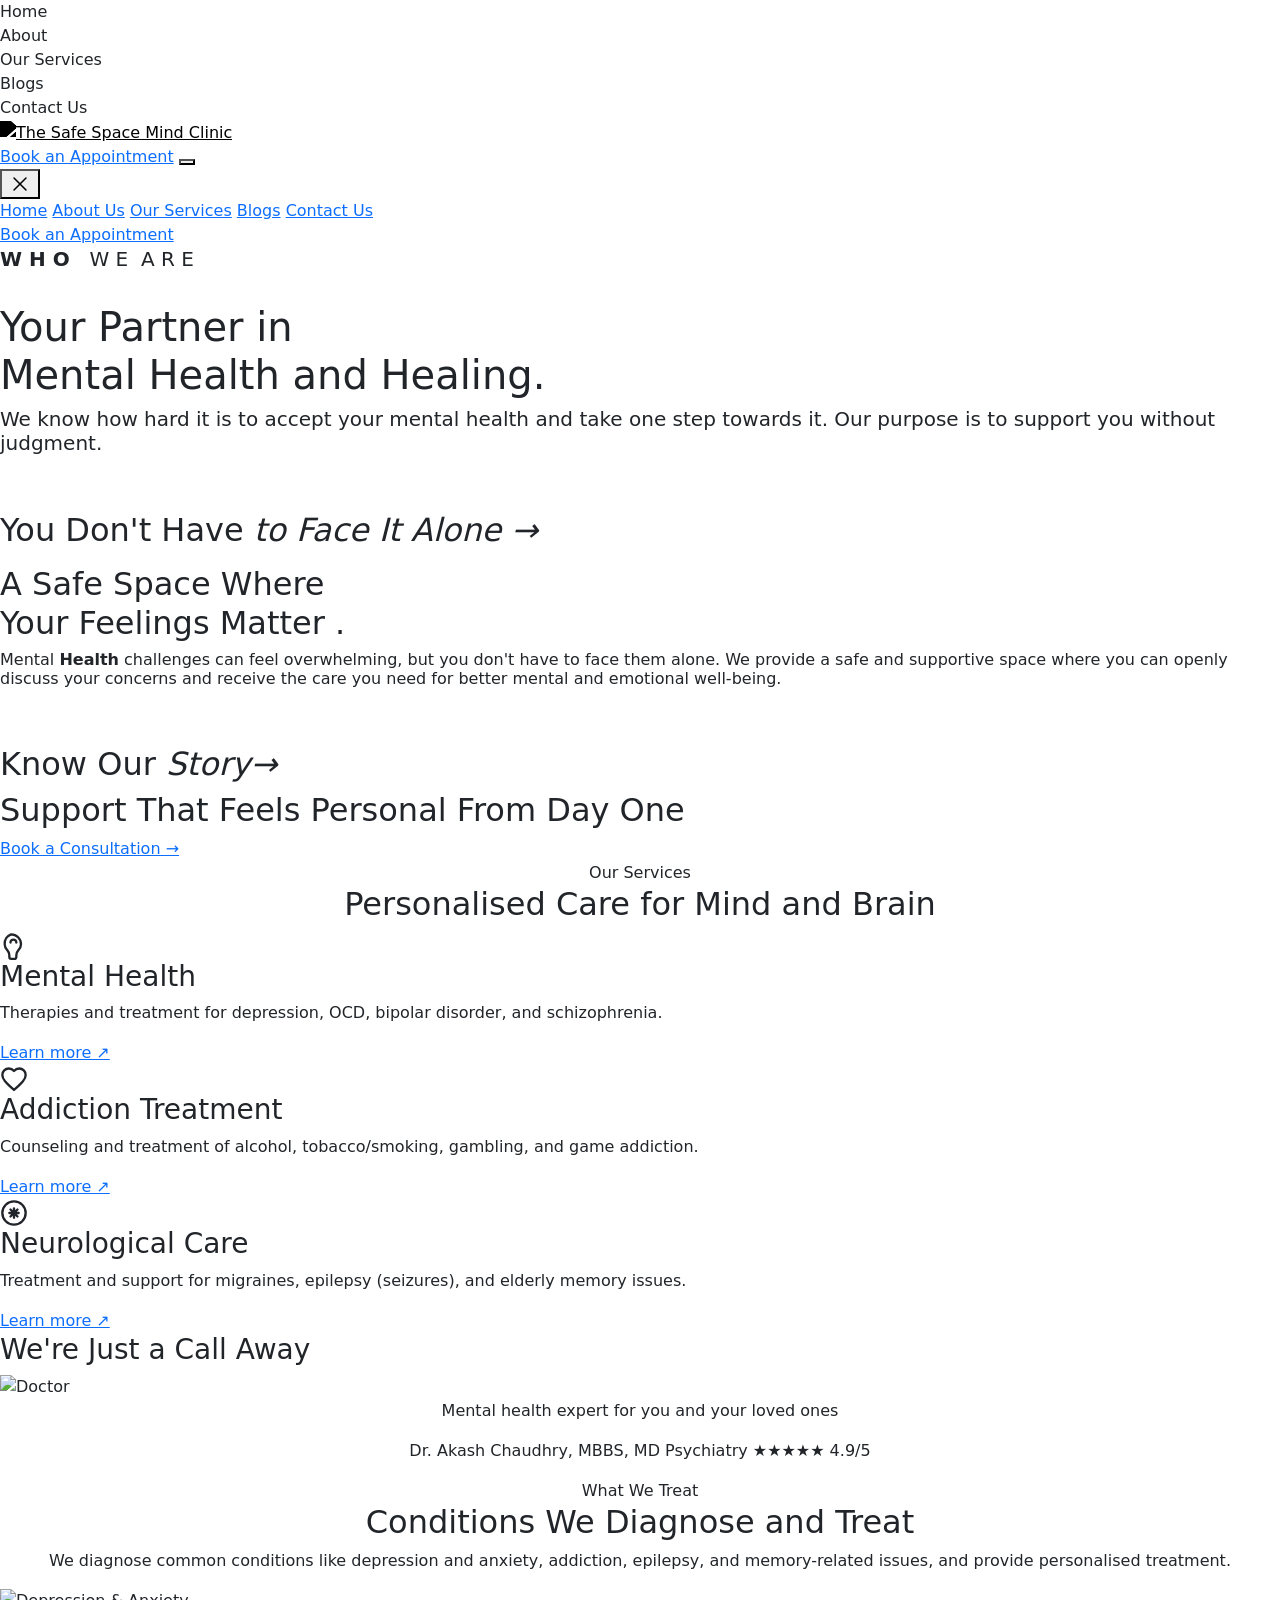
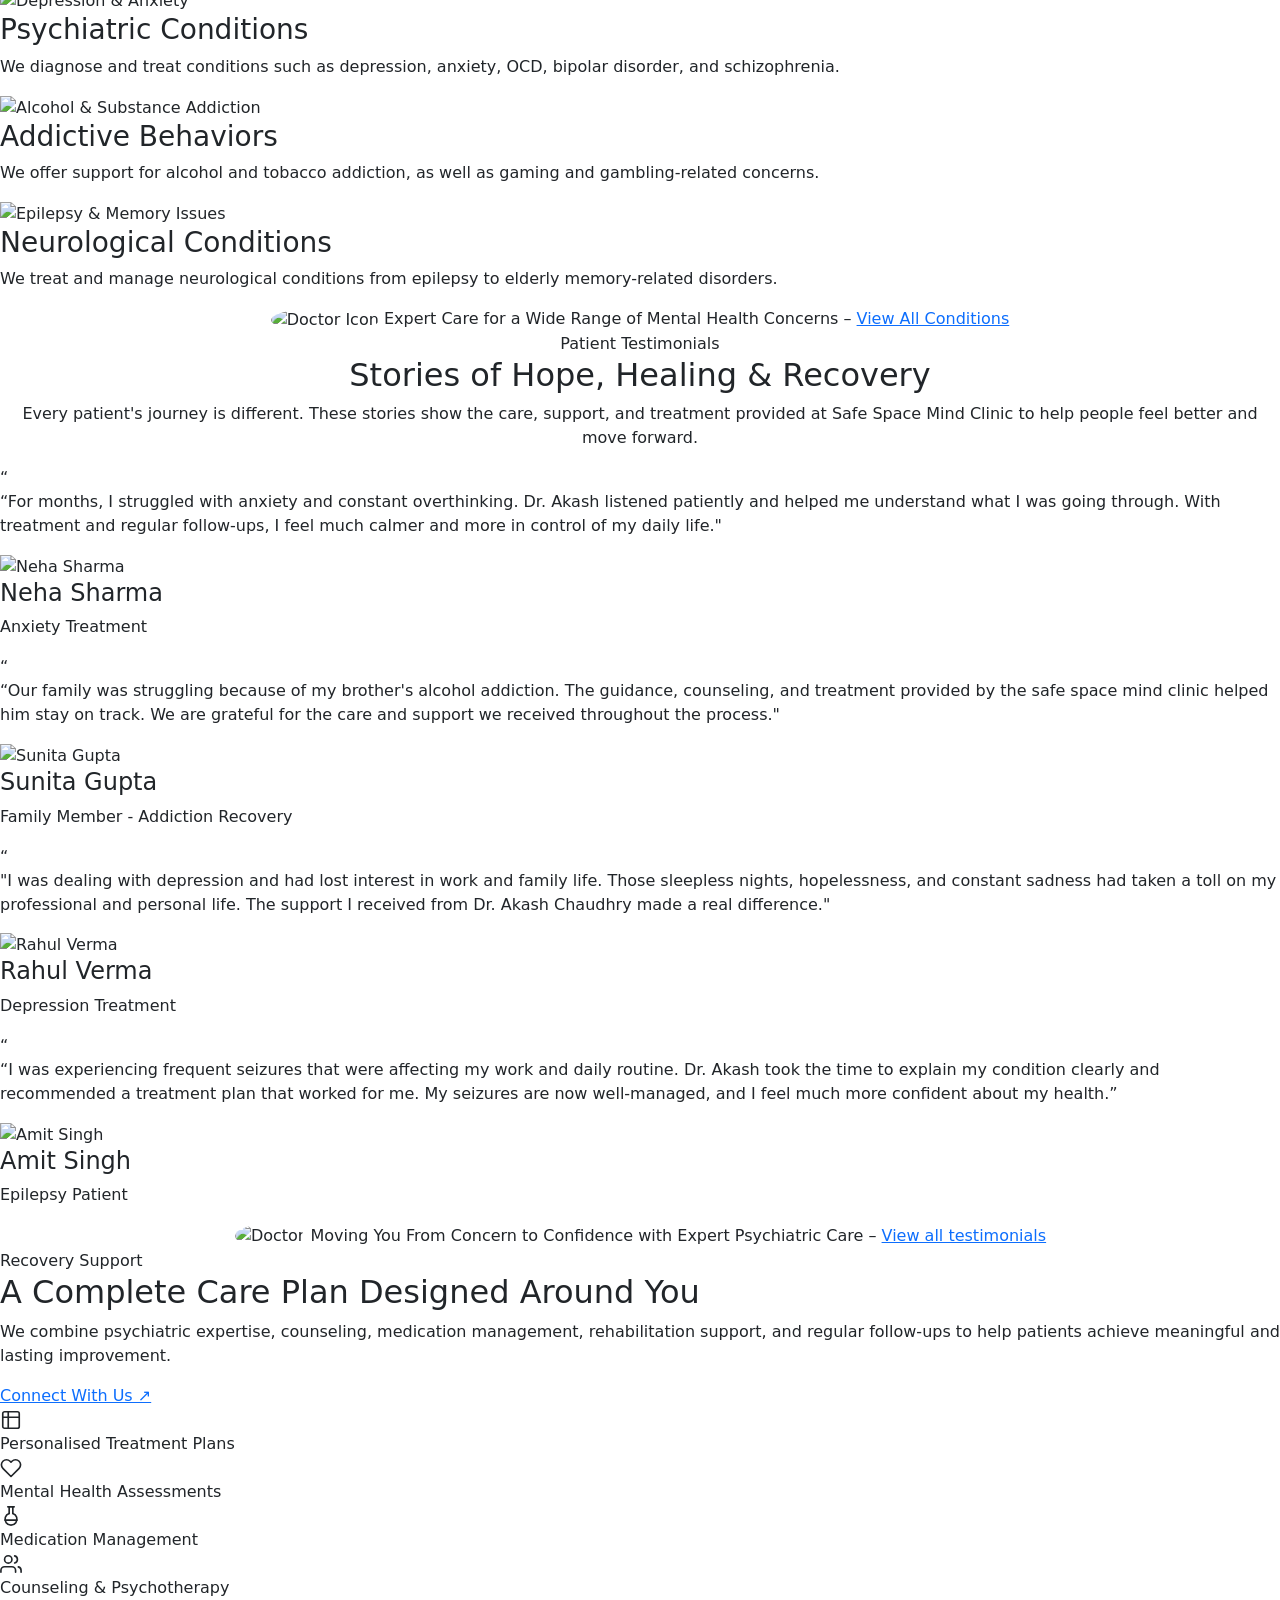
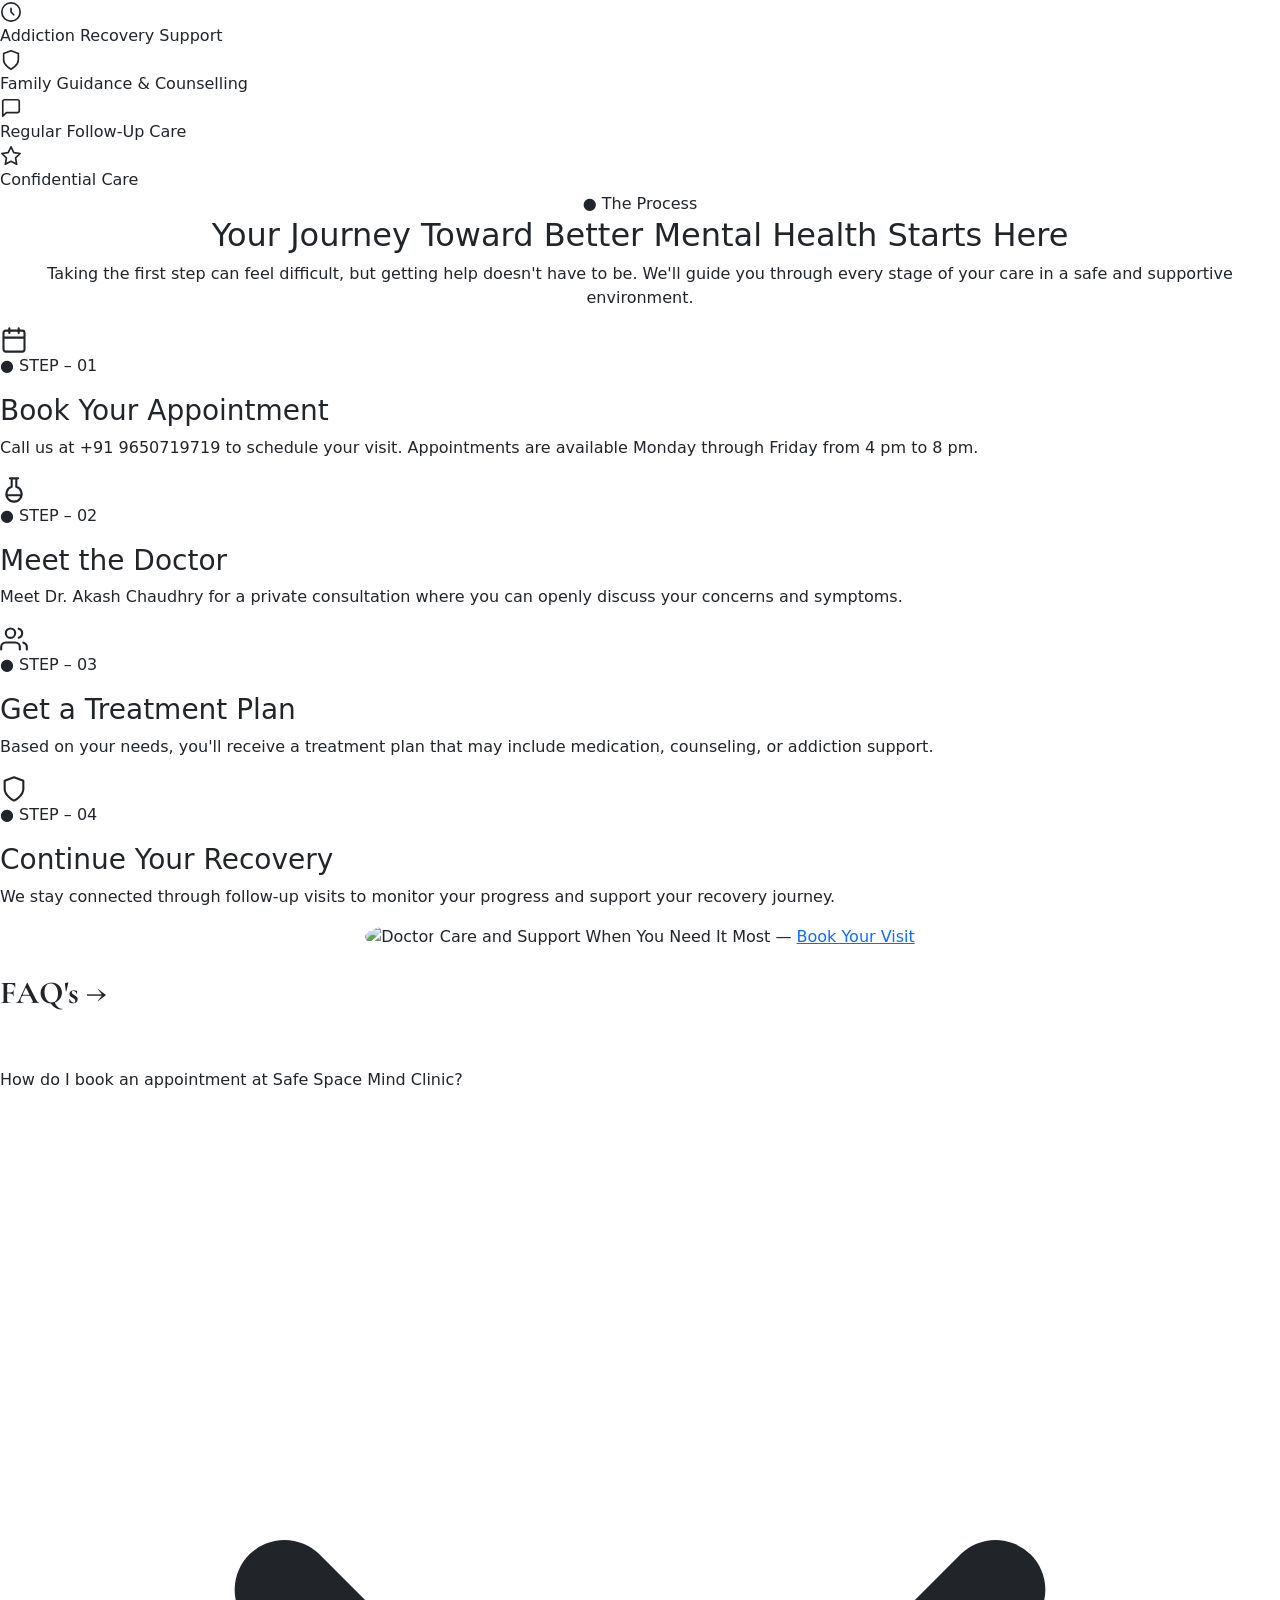
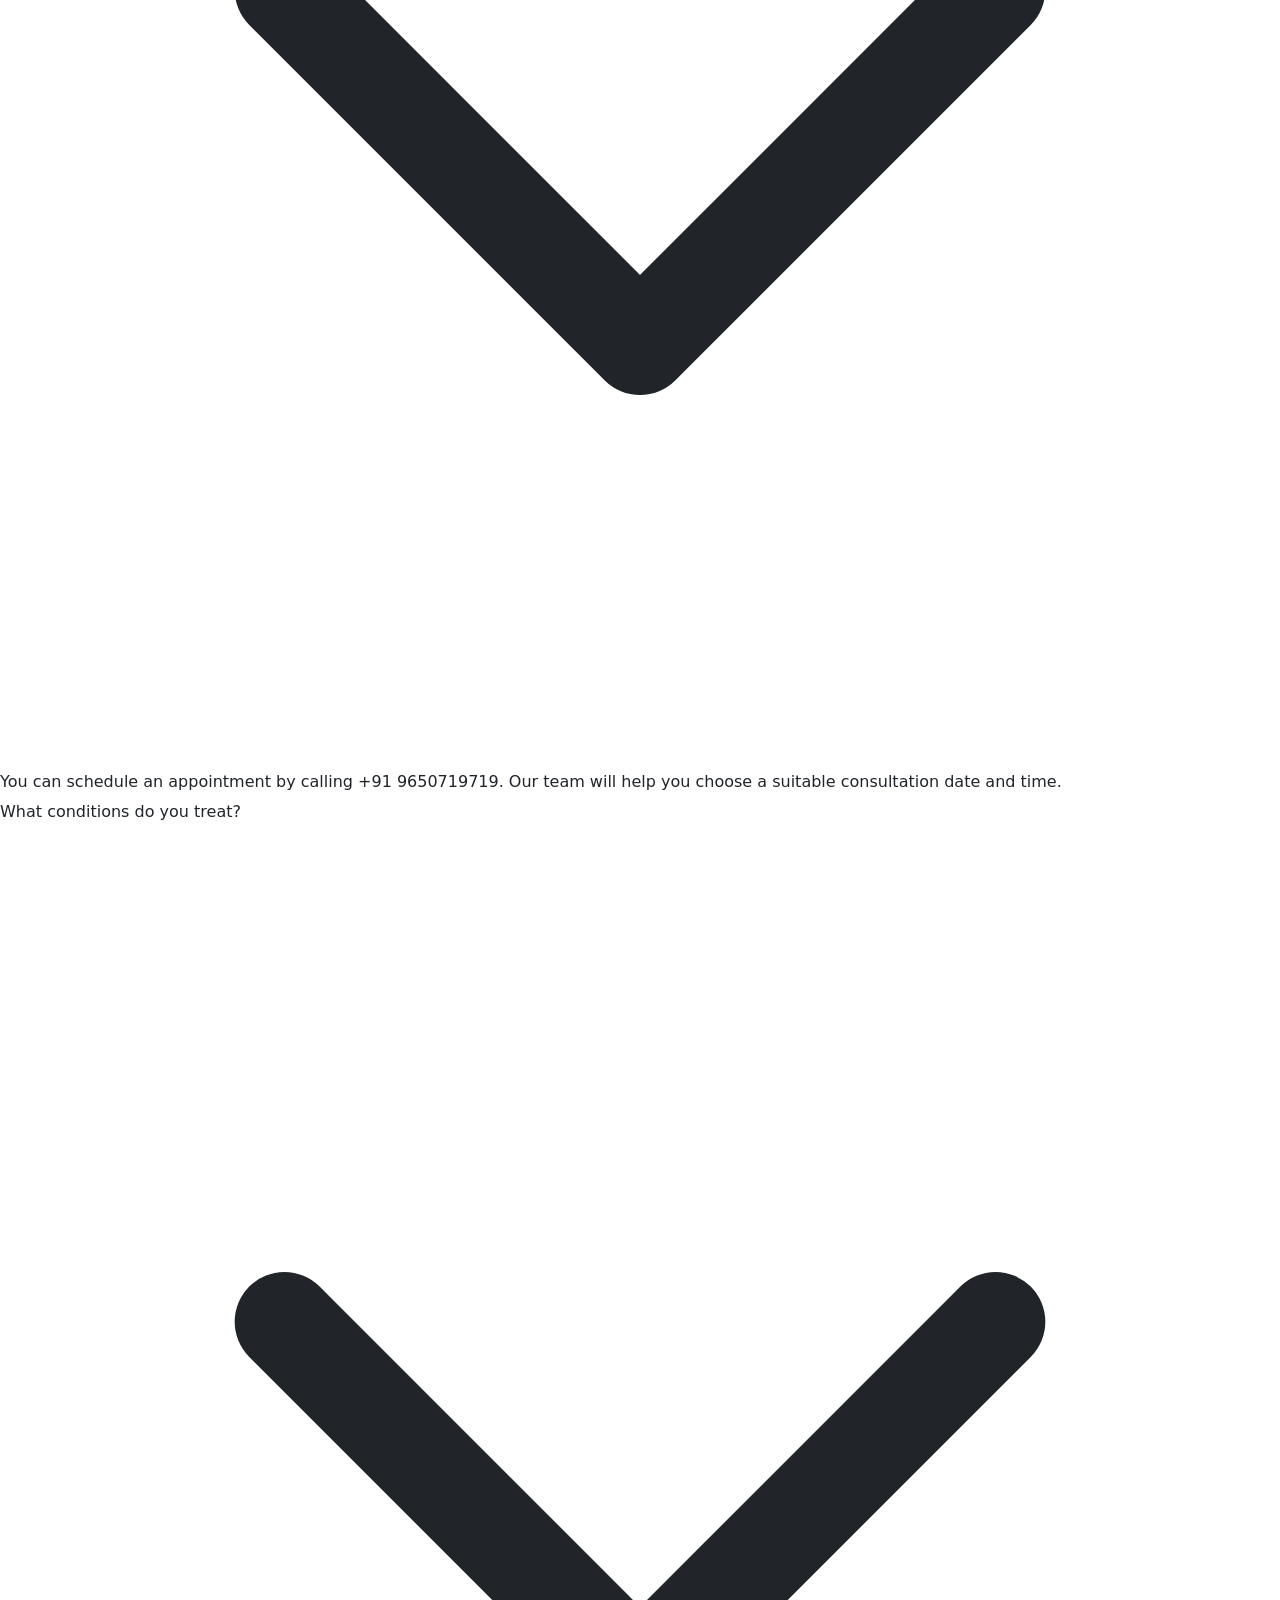
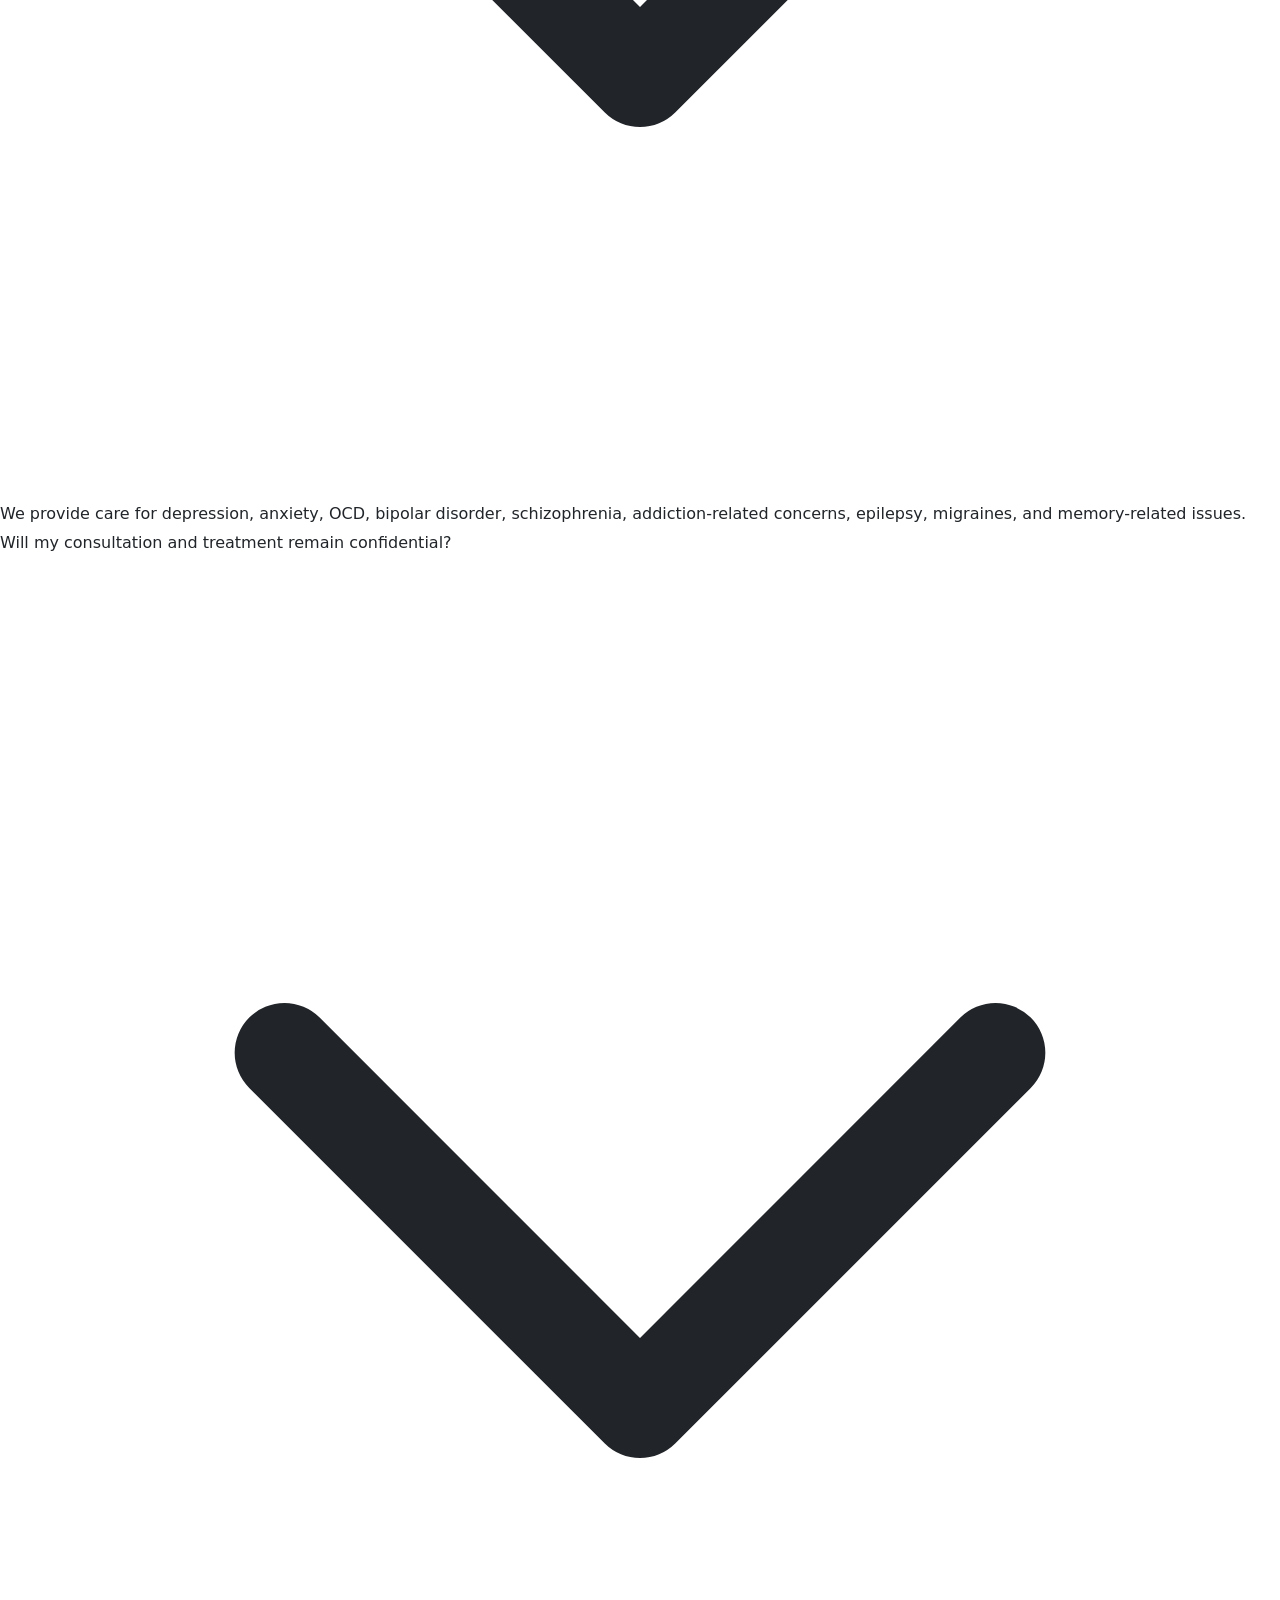
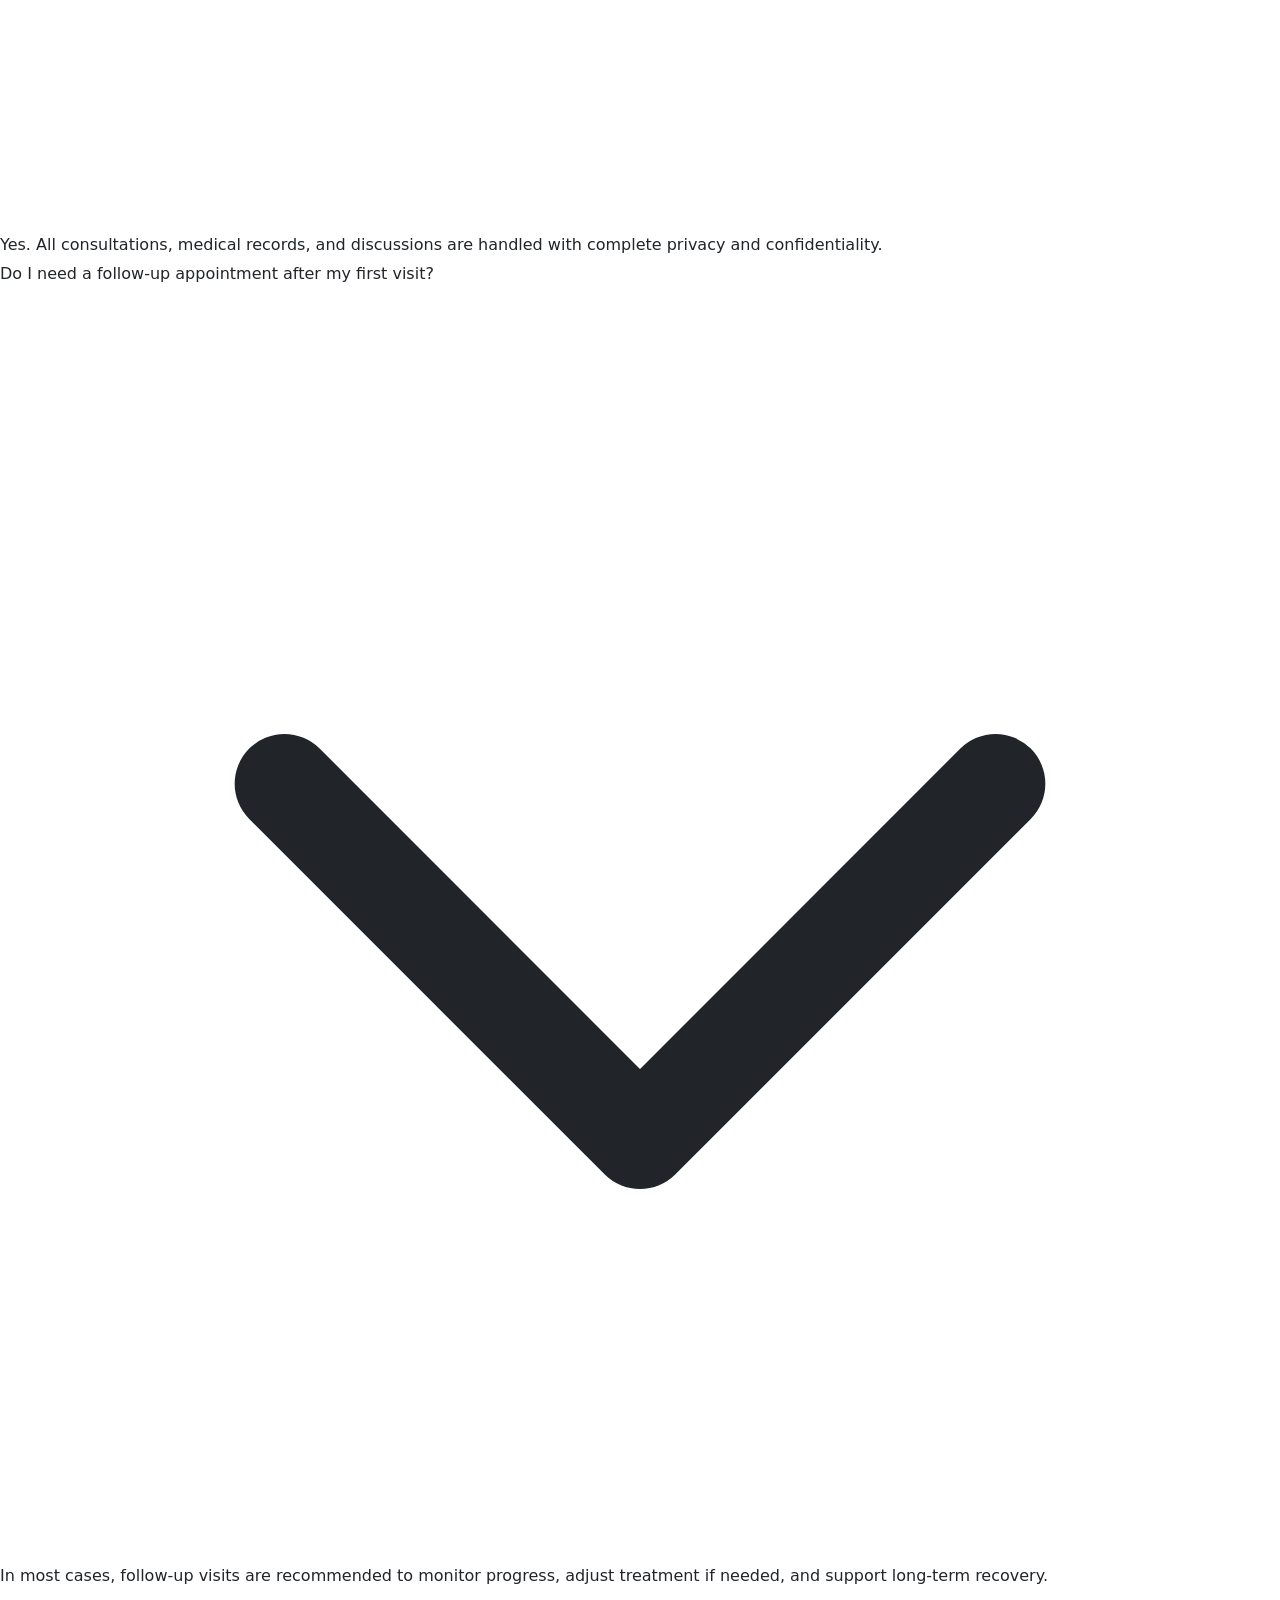
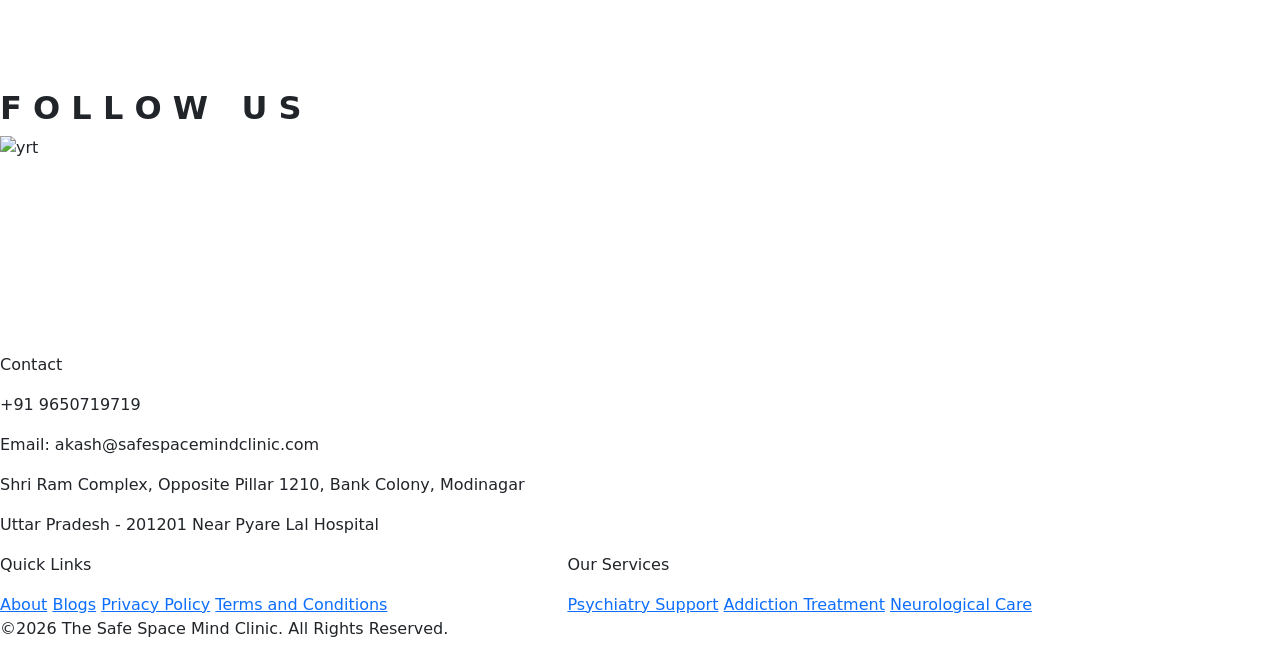
==== index.html @ a79bae14 "Add files via upload" ====
<!--index.html-->

<!doctype html>
<html lang="en">

<head>
  <meta charset="UTF-8" />
  <meta name="viewport" content="width=device-width,initial-scale=1" />
  <title>The Practice — Therapy NYC</title>
  <link href="https://cdn.jsdelivr.net/npm/bootstrap@5.3.3/dist/css/bootstrap.min.css" rel="stylesheet" />
  <link
    href="https://fonts.googleapis.com/css2?family=Cormorant+Garamond:ital,wght@0,300;0,400;0,500;0,600;1,300;1,400;1,500;1,600&family=DM+Sans:wght@300;400;500&display=swap"
    rel="stylesheet" />
  <link rel="stylesheet" href="assets/css/style.css" />
</head>

<body>

  <!--NAVBAR-->
  <nav id="navbar">
    <div class="nav-inner">
      <div class="nav-left">
        <a href="#about" class="nav-link">Home</a>
        <a href="AboutUs.html" class="nav-link">About</a>
        <a href="services.html" class="nav-link">Our Services</a>
        <a href="blog.html" class="nav-link">Blogs</a>
        <a href="ContactUs.html" class="nav-link">Contact Us</a>
      </div>
        <!--Using IN-LINE CSS here for creating logo from green to white-->
        <a href="#" class="nav-logo" aria-label="The Safe Space Mind Clinic home">
          <img src="assets/images/logo.webp" alt="The Safe Space Mind Clinic" class="nav-logo-img"
            style="filter: brightness(0) invert(0);" />
        </a>
      <div class="nav-right">
        <a href="ContactUs.html" class="btn-nav">Book an Appointment</a>
        <button class="hamburger" id="hamburger" aria-label="Toggle menu">
          <span></span>
          <span></span>
          <span></span>
        </button>
      </div>
    </div>
  </nav>

  <!-- MOBILE MENU OVERLAY -->
  <div class="mobile-menu-overlay" id="mobileMenu">
    <div class="mobile-menu-panel">
      <button class="mobile-menu-close" id="mobileMenuClose" aria-label="Close menu">
        <svg viewBox="0 0 24 24" width="24" height="24" fill="none" stroke="currentColor" stroke-width="1.5"
          stroke-linecap="round" stroke-linejoin="round">
          <line x1="18" y1="6" x2="6" y2="18" />
          <line x1="6" y1="6" x2="18" y2="18" />
        </svg>
      </button>
      <div class="mobile-menu-links">
        <a href="#about" class="mobile-nav-link">Home</a>
        <a href="AboutUs.html" class="mobile-nav-link">About Us</a>
        <a href="services.html" class="mobile-nav-link">Our Services</a>
        <a href="blog.html" class="mobile-nav-link">Blogs</a>
        <a href="ContactUs.html" class="mobile-nav-link">Contact Us</a>
      </div>
      <div class="mobile-menu-footer">
        <a href="ContactUs.html" class="mobile-nav-cta">Book an Appointment</a>
      </div>
    </div>
  </div>

  <!-- HERO — split -->
  <section id="hero">
    <div class="hero-photo-container reveal-left">
      <div class="hero-photo"></div>
    </div>
    <div class="hero-text">
      <h5><strong>W H O </strong> &nbsp; W E &nbsp;A R E</h5>
      <br />
      <h1 class="hero-h1 reveal reveal-d1">
        Your <span class="underline-blue">Partner</span> in<br />
        <span class="underline-yellow">Mental</span> Health and
        <span class="underline-green">Healing.</span>
      </h1>
      <h2 class="hero-sub reveal reveal-d2">
        <h5> We know how hard it is to accept your mental
          health and take one step towards it. Our purpose
          is to support you without judgment. </h5>
      </h2>
      <br>
      <br>
      <h2 class="about-h3 reveal"><span class="underline-green">You Don't Have <em>to Face It Alone →</em></h2>
      </h2>
      </h2>
    </div>
  </section>

  <!-- TICKER -->
  <div class="ticker-wrap">
    <div class="ticker-track" id="tickerTrack"></div>
  </div>

  <!-- ABOUT -->
  <section id="about">
    <div class="about-text">
      <p class="eyebrow reveal"></p>
      <h2 class="about-h2 reveal reveal-d1">
        A Safe Space Where<br /><span class="about-underline">Your Feelings Matter .</span>
      </h2>
      <h2 class="hero-sub reveal reveal-d2">
        <h6> Mental <strong>Health</strong> challenges can feel overwhelming,
          but you don't have to face them alone. We provide a safe and supportive
          space where you can openly discuss your concerns and receive the care
          you need for better mental and emotional well-being.</h6>
        <br>
        <br>
      </h2>
      <h2 class="about-h3 reveal"><span class="underline-yellow">Know Our <em>Story→</em></h2>
    </div>
    <div class="about-img-box reveal-right"></div>
  </section>

  <!-- THERAPISTS — split photo + green card -->
  <section id="therapists">
    <div class="therapists-container">
      <div class="therapists-photo-box reveal-left">
        <div class="therapists-photo"></div>
      </div>
      <div class="therapists-card reveal-right">
        <h2 class="therapists-h2">
          Support That Feels Personal From Day One
        </h2>
        <a href="#" class="link-arrow">Book a Consultation →</a>
      </div>
    </div>
  </section>


  <!-- REFERENCE 1: OUR SERVICES -->
  <section id="our-services" class="reveal">
    <div class="services-container">
      <div class="services-header text-center">
        <span class="services-badge">Our Services</span>
        <h2 class="services-title">
          Personalised Care for Mind and Brain
        </h2>
      </div>

      <div class="services-grid">
        <!-- Card 1: Mental Health -->
        <div class="services-card white-card reveal reveal-d1">
          <div class="card-icon-circle">
            <svg viewBox="0 0 24 24" width="28" height="28" fill="none" stroke="currentColor" stroke-width="2"
              stroke-linecap="round" stroke-linejoin="round">
              <path
                d="M9.5 2A8.5 8.5 0 0 1 18 10.5c0 2.5-1.5 4.5-2.5 5.5s-1.5 2.5-1.5 4v1.5a1.5 1.5 0 0 1-1.5 1.5h-3A1.5 1.5 0 0 1 8 21.5V20c0-1.5-.5-3-1.5-4S4 13 4 10.5A8.5 8.5 0 0 1 9.5 2z" />
              <path d="M9 9a2.5 2.5 0 1 1 5 0" />
            </svg>
          </div>
          <h3>Mental Health</h3>
          <p>
            Therapies and treatment for depression, OCD,
            bipolar disorder, and schizophrenia.
          </p>
          <a href="#" class="card-link">Learn more ↗</a>
        </div>
        <!-- Card 2: Addiction Treatment -->
        <div class="services-card white-card reveal reveal-d2">
          <div class="card-icon-circle">
            <svg viewBox="0 0 24 24" width="28" height="28" fill="none" stroke="currentColor" stroke-width="2"
              stroke-linecap="round" stroke-linejoin="round">
              <path
                d="M12 21.35l-1.45-1.32C5.4 15.36 2 12.28 2 8.5 2 5.42 4.42 3 7.5 3c1.74 0 3.41.81 4.5 2.09C13.09 3.81 14.76 3 16.5 3 19.58 3 22 5.42 22 8.5c0 3.78-3.4 6.86-8.55 11.54L12 21.35z" />
            </svg>
          </div>
          <h3>Addiction Treatment</h3>
          <p>
            Counseling and treatment of alcohol, tobacco/smoking,
            gambling, and game addiction.
          </p>
          <a href="#" class="card-link">Learn more ↗</a>
        </div>
        <!-- Card 3: Neurological Care -->
        <div class="services-card white-card reveal reveal-d3">
          <div class="card-icon-circle">
            <svg viewBox="0 0 24 24" width="28" height="28" fill="none" stroke="currentColor" stroke-width="2"
              stroke-linecap="round" stroke-linejoin="round">
              <circle cx="12" cy="12" r="10" />
              <path d="M12 8v8M8 12h8M9 9l6 6M9 15l6-6" />
            </svg>
          </div>
          <h3>Neurological Care</h3>
          <p>
            Treatment and support for migraines, epilepsy
            (seizures), and elderly memory issues.
          </p>
          <a href="#" class="card-link">Learn more ↗</a>
        </div>
        <!-- Card 4: Solid Background Doctor Card -->
        <div class="services-card doctor-card reveal reveal-d3">
          <h3>We're Just a Call Away</h3>
          <div class="doctor-image-container">
            <img src="assets/images/doctor.png" alt="Doctor" class="doctor-img" />
          </div>
        </div>
      </div>
      <div class="services-footer text-center reveal">
        <p class="services-footer-text-1">
          Mental health expert for you and your loved ones
        </p>
        <p class="services-footer-text-2">
          Dr. Akash Chaudhry, MBBS, MD Psychiatry
          <span class="stars">★★★★★</span> 4.9/5
        </p>
      </div>
    </div>
  </section>

  <!--  COMMON CONDITIONS -->
  <section id="conditions-treated" class="reveal">
    <div class="conditions-container">
      <div class="conditions-header text-center">
        <span class="conditions-badge">What We Treat</span>
        <h2 class="conditions-title">
          Conditions We Diagnose and Treat
        </h2>
        <p class="conditions-subtitle">
          We diagnose common conditions like depression and
          anxiety, addiction, epilepsy, and memory-related issues,
          and provide personalised treatment.
        </p>
      </div>

      <div class="conditions-grid">
        <!-- Condition Card 1: Depression & Anxiety -->
        <div class="condition-card reveal reveal-d1">
          <div class="condition-img-container">
            <img src="assets/images/female1.jpg" alt="Depression & Anxiety" />
          </div>
          <div class="condition-content">
            <h3>Psychiatric Conditions</h3>
            <p>
              We diagnose and treat conditions such as
              depression, anxiety, OCD, bipolar disorder, and schizophrenia.
            </p>
          </div>
        </div>

        <!-- Condition Card 2: Alcohol & Substance Addiction -->
        <div class="condition-card reveal reveal-d2">
          <div class="condition-img-container">
            <img src="assets/images/male1.jpg" alt="Alcohol & Substance Addiction" />
          </div>
          <div class="condition-content">
            <h3>Addictive Behaviors</h3>
            <p>
              We offer support for alcohol and tobacco addiction,
              as well as gaming and gambling-related concerns.
            </p>
          </div>
        </div>

        <!-- Condition Card 3: Epilepsy & Memory Issues -->
        <div class="condition-card reveal reveal-d3">
          <div class="condition-img-container">
            <img src="assets/images/male2.jpg" alt="Epilepsy & Memory Issues" />
          </div>
          <div class="condition-content">
            <h3>Neurological Conditions</h3>
            <p>
              We treat and manage neurological conditions from epilepsy
              to elderly memory-related disorders.
            </p>
          </div>
        </div>
      </div>

      <div class="conditions-footer text-center reveal">
        <div class="conditions-footer-text">
          <img src="assets/images/doctor.png" alt="Doctor Icon" style="
                width: 24px;
                height: 24px;
                border-radius: 50%;
                object-fit: cover;
                border: 1px solid var(--border);
                vertical-align: middle;
              " />
          Expert Care for a Wide Range of Mental Health Concerns
          – <a href="#">View All Conditions</a>
        </div>
      </div>
    </div>
  </section>


  <!--PATIENT TESTIMONIALS SLIDER -->
  <section id="patient-testimonials" class="reveal">
    <div class="testimonials-container">
      <div class="testimonials-header text-center">
        <span class="testimonials-badge">Patient Testimonials</span>
        <h2 class="testimonials-title">Stories of Hope, Healing & Recovery</h2>
        <p class="testimonials-subtitle">
          Every patient's journey is different. These stories show the care, support,
          and treatment provided at Safe Space Mind Clinic to help people feel better
          and move forward.
        </p>
      </div>

      <!-- Slider wrapper -->
      <div class="slider-wrapper">
        <div class="testimonials-track" id="testimonialsTrack">

          <!-- Slide 1 -->
          <div class="testimonial-card">
            <div>
              <div class="quote-icon">“</div>
              <p class="quote-text">
                “For months, I struggled with anxiety and constant overthinking.
                Dr. Akash listened patiently and helped me understand what I was
                going through. With treatment and regular follow-ups, I feel much
                calmer and more in control of my daily life."
              </p>
            </div>
            <div class="testimonial-user">
              <img src="assets/images/patient1.jpg" alt="Neha Sharma" class="user-avatar" />
              <div class="user-info">
                <h4 class="user-name">Neha Sharma</h4>
                <p class="user-desc">Anxiety Treatment</p>
              </div>
            </div>
          </div>

          <!-- Slide 2 -->
          <div class="testimonial-card">
            <div>
              <div class="quote-icon">“</div>
              <p class="quote-text">
                “Our family was struggling because of my brother's alcohol addiction.
                The guidance, counseling, and treatment provided by the safe space mind
                clinic helped him stay on track. We are grateful for the care and support
                we received throughout the process."
              </p>
            </div>
            <div class="testimonial-user">
              <img src="assets/images/patient2.jpg" alt="Sunita Gupta" class="user-avatar" />
              <div class="user-info">
                <h4 class="user-name">Sunita Gupta</h4>
                <p class="user-desc">Family Member - Addiction Recovery</p>
              </div>
            </div>
          </div>

          <!-- Slide 3 -->
          <div class="testimonial-card">
            <div>
              <div class="quote-icon">“</div>
              <p class="quote-text">
                "I was dealing with depression and had lost interest in work and
                family life. Those sleepless nights, hopelessness, and constant sadness
                had taken a toll on my professional and personal life. The support I
                received from Dr. Akash Chaudhry made a real difference."
              </p>
            </div>
            <div class="testimonial-user">
              <img src="assets/images/patient3.jpg" alt="Rahul Verma" class="user-avatar" />
              <div class="user-info">
                <h4 class="user-name">Rahul Verma</h4>
                <p class="user-desc">Depression Treatment</p>
              </div>
            </div>
          </div>

          <!-- Slide 4 -->
          <div class="testimonial-card">
            <div>
              <div class="quote-icon">“</div>
              <p class="quote-text">
                “I was experiencing frequent seizures that were affecting my
                work and daily routine. Dr. Akash took the time to explain my
                condition clearly and recommended a treatment plan that worked for
                me. My seizures are now well-managed, and I feel much more confident
                about my health.”
              </p>
            </div>
            <div class="testimonial-user">
              <img src="assets/images/patient4.jpg" alt="Amit Singh" class="user-avatar" />
              <div class="user-info">
                <h4 class="user-name">Amit Singh</h4>
                <p class="user-desc">Epilepsy Patient</p>
              </div>
            </div>
          </div>
        </div>

        <!-- Dot Navigation indicators -->
        <div class="slider-dots" id="sliderDots">
          <span class="slider-dot active" data-index="0"></span>
          <span class="slider-dot" data-index="1"></span>
          <span class="slider-dot" data-index="2"></span>
          <span class="slider-dot" data-index="3"></span>
        </div>
      </div>

      <div class="testimonials-footer text-center">
        <div class="testimonials-footer-text">
          <img src="assets/images/doctor.png" alt="Doctor" style="
                width: 24px;
                height: 24px;
                border-radius: 50%;
                object-fit: cover;
                border: 1px solid rgba(255, 255, 255, 0.2);
                vertical-align: middle;
              " />
          Moving You From Concern to Confidence with Expert Psychiatric Care
          – <a href="#">View all testimonials </a>
        </div>
      </div>
    </div>
  </section>

  <!-- ══════════════════════════════════════════════════════════════════ -->
  <!-- REFERENCE 1: Recovery Support — section  -->
  <!-- ══════════════════════════════════════════════════════════════════ -->
  <section id="our-approach">
    <div class="approach-layout">
      <!-- LEFT: heading + text + CTA -->
      <div class="approach-left reveal-left">
        <span class="services-badge">Recovery Support</span>
        <h2 class="approach-main-title">
          A Complete Care Plan Designed Around You
        </h2>
        <p class="approach-desc">
          We combine psychiatric expertise, counseling, medication management,
          rehabilitation support, and regular follow-ups to help patients achieve
          meaningful and lasting improvement.
        </p>
        <a href="ContactUs.html" class="approach-cta-btn">Connect With Us ↗</a>
      </div>

      <!-- RIGHT: 2×4 service cards grid -->
      <div class="approach-cards-grid reveal">
        <div class="approach-card reveal reveal-d1">
          <div class="approach-card-icon">
            <svg viewBox="0 0 24 24" width="22" height="22" fill="none" stroke="currentColor" stroke-width="1.8"
              stroke-linecap="round" stroke-linejoin="round">
              <path
                d="M9 3H5a2 2 0 0 0-2 2v4m6-6h10a2 2 0 0 1 2 2v4M9 3v18m0 0h10a2 2 0 0 0 2-2V9M9 21H5a2 2 0 0 1-2-2V9m0 0h18" />
            </svg>
          </div>
          <span>Personalised Treatment Plans </span>
        </div>
        <div class="approach-card reveal reveal-d1">
          <div class="approach-card-icon">
            <svg viewBox="0 0 24 24" width="22" height="22" fill="none" stroke="currentColor" stroke-width="1.8"
              stroke-linecap="round" stroke-linejoin="round">
              <path
                d="M20.84 4.61a5.5 5.5 0 0 0-7.78 0L12 5.67l-1.06-1.06a5.5 5.5 0 0 0-7.78 7.78l1.06 1.06L12 21.23l7.78-7.78 1.06-1.06a5.5 5.5 0 0 0 0-7.78z" />
            </svg>
          </div>
          <span>Mental Health Assessments</span>
        </div>
        <div class="approach-card reveal reveal-d2">
          <div class="approach-card-icon">
            <svg viewBox="0 0 24 24" width="22" height="22" fill="none" stroke="currentColor" stroke-width="1.8"
              stroke-linecap="round" stroke-linejoin="round">
              <path d="M10 2v7.31" />
              <path d="M14 9.3V1.99" />
              <path d="M8.5 2h7" />
              <path d="M14 9.3a6.5 6.5 0 1 1-4 0" />
              <path d="M5.58 16.5h12.85" />
            </svg>
          </div>
          <span>Medication Management</span>
        </div>
        <div class="approach-card reveal reveal-d2">
          <div class="approach-card-icon">
            <svg viewBox="0 0 24 24" width="22" height="22" fill="none" stroke="currentColor" stroke-width="1.8"
              stroke-linecap="round" stroke-linejoin="round">
              <path d="M17 21v-2a4 4 0 0 0-4-4H5a4 4 0 0 0-4 4v2" />
              <circle cx="9" cy="7" r="4" />
              <path d="M23 21v-2a4 4 0 0 0-3-3.87" />
              <path d="M16 3.13a4 4 0 0 1 0 7.75" />
            </svg>
          </div>
          <span>Counseling & Psychotherapy</span>
        </div>
        <div class="approach-card reveal reveal-d3">
          <div class="approach-card-icon">
            <svg viewBox="0 0 24 24" width="22" height="22" fill="none" stroke="currentColor" stroke-width="1.8"
              stroke-linecap="round" stroke-linejoin="round">
              <circle cx="12" cy="12" r="10" />
              <path d="M12 8v4l3 3" />
            </svg>
          </div>
          <span>Addiction Recovery Support</span>
        </div>
        <div class="approach-card reveal reveal-d3">
          <div class="approach-card-icon">
            <svg viewBox="0 0 24 24" width="22" height="22" fill="none" stroke="currentColor" stroke-width="1.8"
              stroke-linecap="round" stroke-linejoin="round">
              <path d="M12 22s8-4 8-10V5l-8-3-8 3v7c0 6 8 10 8 10z" />
            </svg>
          </div>
          <span>Family Guidance & Counselling</span>
        </div>
        <div class="approach-card reveal reveal-d3">
          <div class="approach-card-icon">
            <svg viewBox="0 0 24 24" width="22" height="22" fill="none" stroke="currentColor" stroke-width="1.8"
              stroke-linecap="round" stroke-linejoin="round">
              <path d="M21 15a2 2 0 0 1-2 2H7l-4 4V5a2 2 0 0 1 2-2h14a2 2 0 0 1 2 2z" />
            </svg>
          </div>
          <span>Regular Follow-Up Care</span>
        </div>
        <div class="approach-card reveal reveal-d3">
          <div class="approach-card-icon">
            <svg viewBox="0 0 24 24" width="22" height="22" fill="none" stroke="currentColor" stroke-width="1.8"
              stroke-linecap="round" stroke-linejoin="round">
              <polygon
                points="12 2 15.09 8.26 22 9.27 17 14.14 18.18 21.02 12 17.77 5.82 21.02 7 14.14 2 9.27 8.91 8.26 12 2" />
            </svg>
          </div>
          <span>Confidential Care</span>
        </div>
      </div>
    </div>
  </section>

  <!-- ══════════════════════════════════════════════════════════════════ -->
  <!-- REFERENCE 2: The Process — 4-step process section  -->
  <!-- ══════════════════════════════════════════════════════════════════ -->
  <section id="how-it-works">
    <div class="hiw-container">
      <div class="hiw-header text-center reveal">
        <span class="hiw-pill">● The Process</span>
        <h2 class="hiw-title">Your Journey Toward Better Mental Health Starts Here</h2>
        <p class="hiw-subtitle">Taking the first step can feel difficult, but getting help doesn't have to be. We'll
          guide you through every stage of your care in a safe and supportive environment.</p>
      </div>

      <div class="hiw-steps reveal reveal-d1">
        <div class="hiw-step">
          <div class="hiw-step-icon-wrap">
            <div class="hiw-step-icon">
              <svg viewBox="0 0 24 24" width="28" height="28" fill="none" stroke="currentColor" stroke-width="1.8"
                stroke-linecap="round" stroke-linejoin="round">
                <path
                  d="M8 2v4M16 2v4M3 10h18M5 4h14a2 2 0 0 1 2 2v14a2 2 0 0 1-2 2H5a2 2 0 0 1-2-2V6a2 2 0 0 1 2-2z" />
              </svg>
            </div>
          </div>
          <div class="hiw-step-body">
            <p class="hiw-step-label">● STEP – 01</p>
            <h3 class="hiw-step-title">Book Your Appointment</h3>
            <p class="hiw-step-desc">Call us at +91 9650719719 to schedule your visit. Appointments are available Monday
              through Friday from 4 pm to 8 pm.</p>
          </div>
        </div>

        <div class="hiw-step">
          <div class="hiw-step-icon-wrap">
            <div class="hiw-step-icon">
              <svg viewBox="0 0 24 24" width="28" height="28" fill="none" stroke="currentColor" stroke-width="1.8"
                stroke-linecap="round" stroke-linejoin="round">
                <path d="M10 2v7.31M14 9.3V1.99M8.5 2h7M14 9.3a6.5 6.5 0 1 1-4 0M5.58 16.5h12.85" />
              </svg>
            </div>
          </div>
          <div class="hiw-step-body">
            <p class="hiw-step-label">● STEP – 02</p>
            <h3 class="hiw-step-title">Meet the Doctor</h3>
            <p class="hiw-step-desc">Meet Dr. Akash Chaudhry for a private consultation where you can openly discuss
              your concerns and symptoms.</p>
          </div>
        </div>

        <div class="hiw-step">
          <div class="hiw-step-icon-wrap">
            <div class="hiw-step-icon">
              <svg viewBox="0 0 24 24" width="28" height="28" fill="none" stroke="currentColor" stroke-width="1.8"
                stroke-linecap="round" stroke-linejoin="round">
                <path d="M17 21v-2a4 4 0 0 0-4-4H5a4 4 0 0 0-4 4v2" />
                <circle cx="9" cy="7" r="4" />
                <path d="M23 21v-2a4 4 0 0 0-3-3.87M16 3.13a4 4 0 0 1 0 7.75" />
              </svg>
            </div>
          </div>
          <div class="hiw-step-body">
            <p class="hiw-step-label">● STEP – 03</p>
            <h3 class="hiw-step-title">Get a Treatment Plan</h3>
            <p class="hiw-step-desc">Based on your needs, you'll receive a treatment plan that may include medication,
              counseling, or addiction support.</p>
          </div>
        </div>

        <div class="hiw-step">
          <div class="hiw-step-icon-wrap">
            <div class="hiw-step-icon">
              <svg viewBox="0 0 24 24" width="28" height="28" fill="none" stroke="currentColor" stroke-width="1.8"
                stroke-linecap="round" stroke-linejoin="round">
                <path d="M12 22s8-4 8-10V5l-8-3-8 3v7c0 6 8 10 8 10z" />
              </svg>
            </div>
          </div>
          <div class="hiw-step-body">
            <p class="hiw-step-label">● STEP – 04</p>
            <h3 class="hiw-step-title">Continue Your Recovery</h3>
            <p class="hiw-step-desc">We stay connected through follow-up visits to monitor your progress and support
              your recovery journey.</p>
          </div>
        </div>
      </div>

      <div class="hiw-footer text-center reveal">
        <div class="hiw-footer-text">
          <img src="assets/images/doctor.png" alt="Doctor"
            style="width:24px;height:24px;border-radius:50%;object-fit:cover;vertical-align:middle;" />
          Care and Support When You Need It Most — <a href="#contact">Book Your Visit </a>
        </div>
      </div>
    </div>
  </section>

  <!-- ══════════════════════════════════════════════════════════════════ -->
  <!-- REFERENCE 3 & 4: FAQs — shapes + accordion  -->
  <!-- ══════════════════════════════════════════════════════════════════ -->
  <div class="shapes-see-more mt-4 reveal reveal-d2">
    <h2><span class="underline-yellow"><strong style="font-family: Cormorant Garamond;">FAQ's →</strong></span></h2>
    <br>
    <br>
  </div>
  </div>

  <!-- Services accordion -->
  <div class="services-accordion reveal reveal-d1">
    <div class="svc-item" data-svc>
      <div class="svc-header">
        <span class="svc-title">How do I book an appointment at Safe Space Mind Clinic?</span>
        <svg class="svc-chevron" viewBox="0 0 18 18" fill="none">
          <path d="M4 7l5 5 5-5" stroke="currentColor" stroke-width="1.4" stroke-linecap="round"
            stroke-linejoin="round" />
        </svg>
      </div>
      <div class="svc-body">
        <div class="svc-body-inner">
          <h6>You can schedule an appointment by calling +91 9650719719. Our team will help you choose a suitable
            consultation date and time.</h6>
        </div>
      </div>
    </div>
    <div class="svc-item" data-svc>
      <div class="svc-header">
        <span class="svc-title">What conditions do you treat?</span>
        <svg class="svc-chevron" viewBox="0 0 18 18" fill="none">
          <path d="M4 7l5 5 5-5" stroke="currentColor" stroke-width="1.4" stroke-linecap="round"
            stroke-linejoin="round" />
        </svg>
      </div>
      <div class="svc-body">
        <div class="svc-body-inner">
          <h6>We provide care for depression, anxiety, OCD, bipolar disorder, schizophrenia, addiction-related concerns,
            epilepsy, migraines, and memory-related issues.</h6>
        </div>
      </div>
    </div>
    <div class="svc-item" data-svc>
      <div class="svc-header">
        <span class="svc-title">Will my consultation and treatment remain confidential?</span>
        <svg class="svc-chevron" viewBox="0 0 18 18" fill="none">
          <path d="M4 7l5 5 5-5" stroke="currentColor" stroke-width="1.4" stroke-linecap="round"
            stroke-linejoin="round" />
        </svg>
      </div>
      <div class="svc-body">
        <div class="svc-body-inner">
          <h6>Yes. All consultations, medical records, and discussions are handled with complete privacy and
            confidentiality.</h6>
        </div>
      </div>
    </div>
    <div class="svc-item" data-svc>
      <div class="svc-header">
        <span class="svc-title">Do I need a follow-up appointment after my first visit?</span>
        <svg class="svc-chevron" viewBox="0 0 18 18" fill="none">
          <path d="M4 7l5 5 5-5" stroke="currentColor" stroke-width="1.4" stroke-linecap="round"
            stroke-linejoin="round" />
        </svg>
      </div>
      <div class="svc-body">
        <div class="svc-body-inner">
          <h6>In most cases, follow-up visits are recommended to monitor progress, adjust treatment if needed, and
            support long-term recovery.</h6>
        </div>
      </div>
    </div>
  </div>
  </div>
  </section>
  <br>
  <br>
  <!-- INSTAGRAM -->
  <section id="instagram">
    <br>
    <br>

    <h2 class="ig-eyebrow reveal"><strong>F O L L O W &nbsp; U S </strong></h2>
    <div class="ig-grid reveal">
      <div class="ig-item">
        <img
          src="https://images.squarespace-cdn.com/content/v1/6557cb59c736f65423863a53/1780511869906-XCKYVE467UC6XSBHWQV3/image-asset.jpeg"
          alt="yrt" />
      </div>
      <div class="ig-item">
        <img
          src="https://images.squarespace-cdn.com/content/v1/6557cb59c736f65423863a53/1780151482474-80SOX42DP73UC8YYB8SD/image-asset.jpeg"
          alt="" />
      </div>
      <div class="ig-item">
        <img
          src="https://images.squarespace-cdn.com/content/v1/6557cb59c736f65423863a53/1779925174499-EI4WCVOFS0NZTOY64J4T/image-asset.jpeg"
          alt="" />
      </div>
      <div class="ig-item">
        <img
          src="https://images.squarespace-cdn.com/content/v1/6557cb59c736f65423863a53/1779734365742-9I11P9LFP6W5H7131IB0/image-asset.jpeg"
          alt="" />
      </div>
      <div class="ig-item">
        <img
          src="https://images.squarespace-cdn.com/content/v1/6557cb59c736f65423863a53/1779292305393-25HMJCQX5XAHIJ5CI8TN/image-asset.jpeg"
          alt="" />
      </div>
      <div class="ig-item">
        <img
          src="https://images.squarespace-cdn.com/content/v1/6557cb59c736f65423863a53/1778794119067-QXXDPX4YFMQAFQBY0DNO/image-asset.jpeg"
          alt="" />
      </div>
      <div class="ig-item">
        <img
          src="https://images.squarespace-cdn.com/content/v1/6557cb59c736f65423863a53/1780511869906-XCKYVE467UC6XSBHWQV3/image-asset.jpeg"
          alt="" />
      </div>
    </div>
  </section>

  <!-- FOOTER -->
  <footer>
    <div class="footer-grid">
      <div>

        <!--Using IN-LINE CSS here for creating logo from green to white-->
        <a href="#" class="nav-logo" aria-label="The Safe Space Mind Clinic home">
          <img src="assets/images/logo1.webp" alt="The Safe Space Mind Clinic" class="nav-logo-img"
            style="filter: brightness(0) invert(1);" />
        </a>
      </div>
      <br>
      <div class="footer-col">

        <p class="footer-col-title">Contact</p>
        <address>
          <p>+91 9650719719</p>
          <p>Email: akash@safespacemindclinic.com</p>
          <p>Shri Ram Complex, Opposite Pillar 1210,
            Bank Colony, Modinagar</p>
          <p>Uttar Pradesh - 201201
            Near Pyare Lal Hospital
          </p>
        </address>
      </div>
      <div class="footer-col" style="display: flex; gap: 180px; align-items: flex-start; flex-wrap: wrap;">
        <div>
          <p class="footer-col-title">Quick Links</p>
          <a href="AboutUs.html">About</a>
          <a href="blog.html">Blogs</a>
          <a href="#">Privacy Policy</a>
          <a href="#">Terms and Conditions</a>
        </div>

        <div>
          <p class="footer-col-title">Our Services</p>
          <a href="#">Psychiatry Support</a>
          <a href="#">Addiction Treatment</a>
          <a href="#">Neurological Care</a>
        </div>
      </div>
    </div>
    <div class="footer-bottom">
      <p class="footer-copy">
        ©2026 The Safe Space Mind Clinic. All Rights Reserved.
      </p>
    </div>
  </footer>

  <script src="https://cdn.jsdelivr.net/npm/bootstrap@5.3.3/dist/js/bootstrap.bundle.min.js"></script>
  <script src="assets/js/script.js"></script>
</body>

</html>
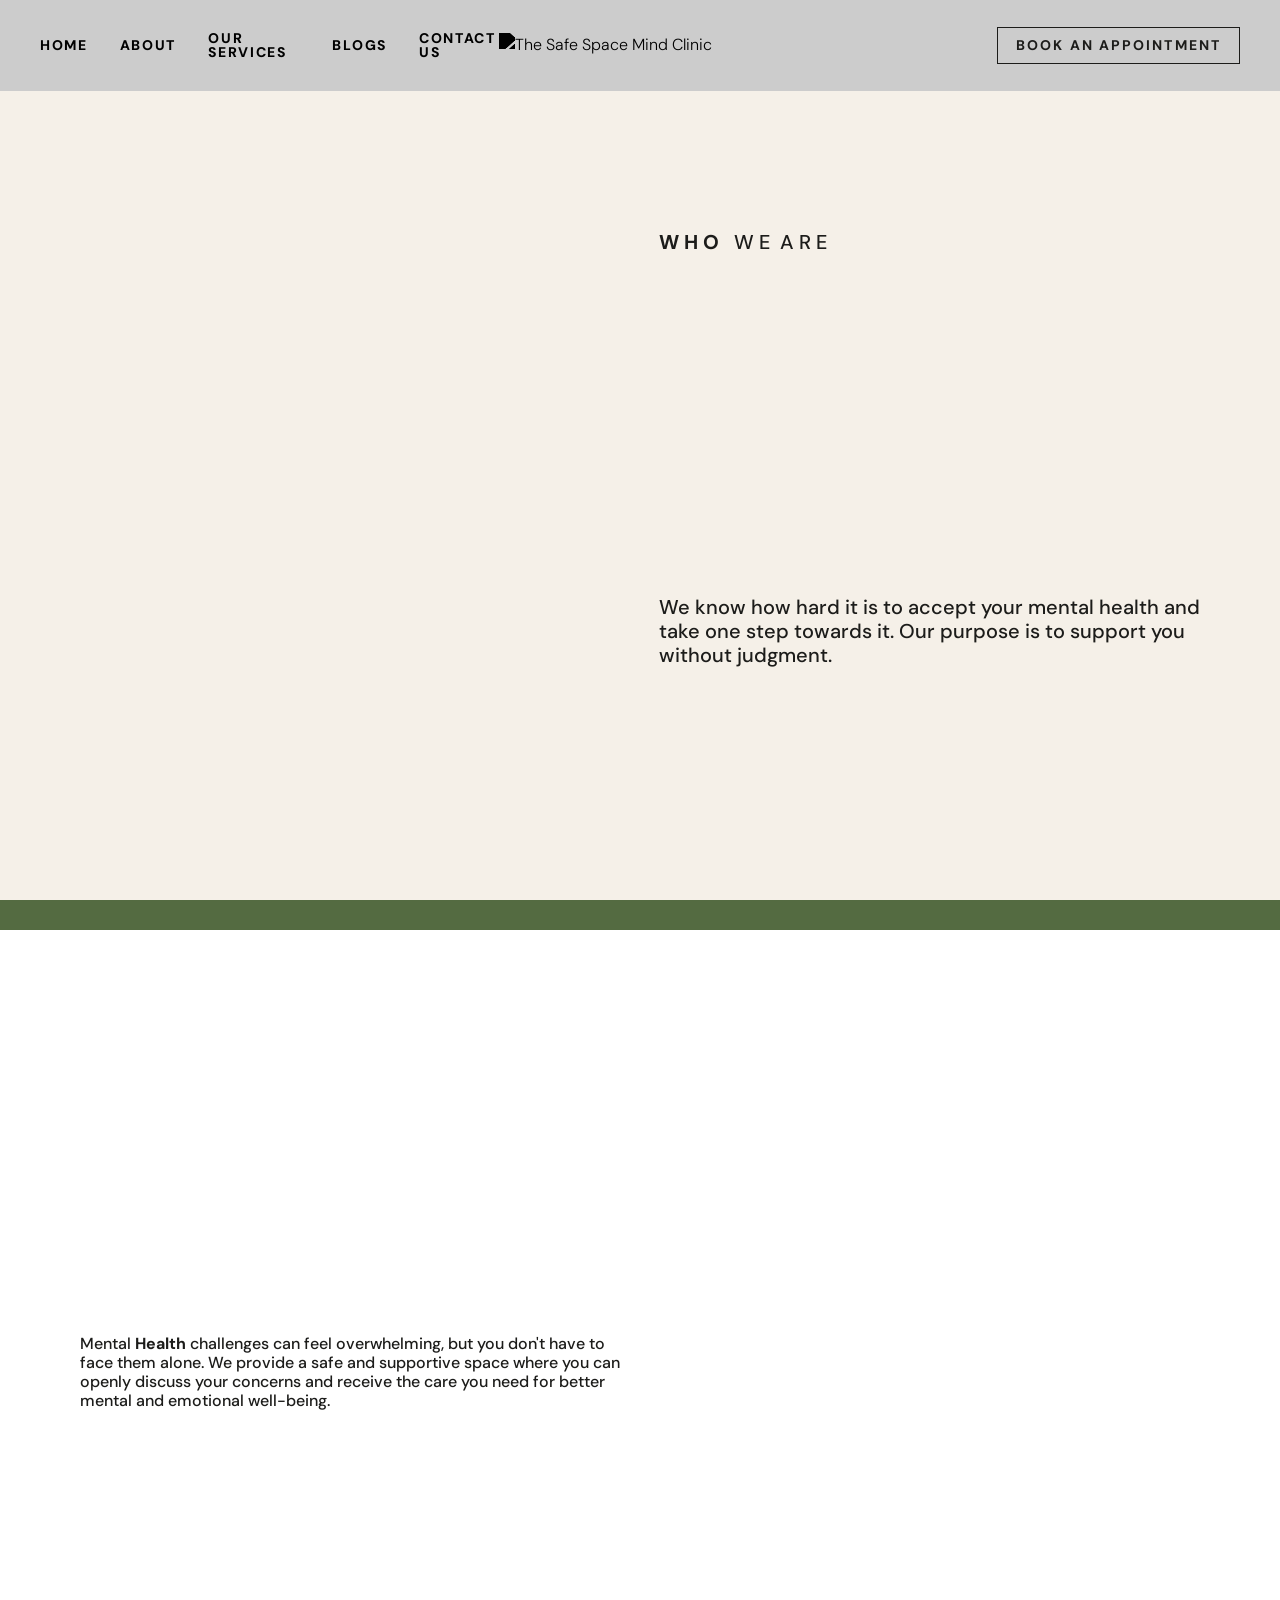
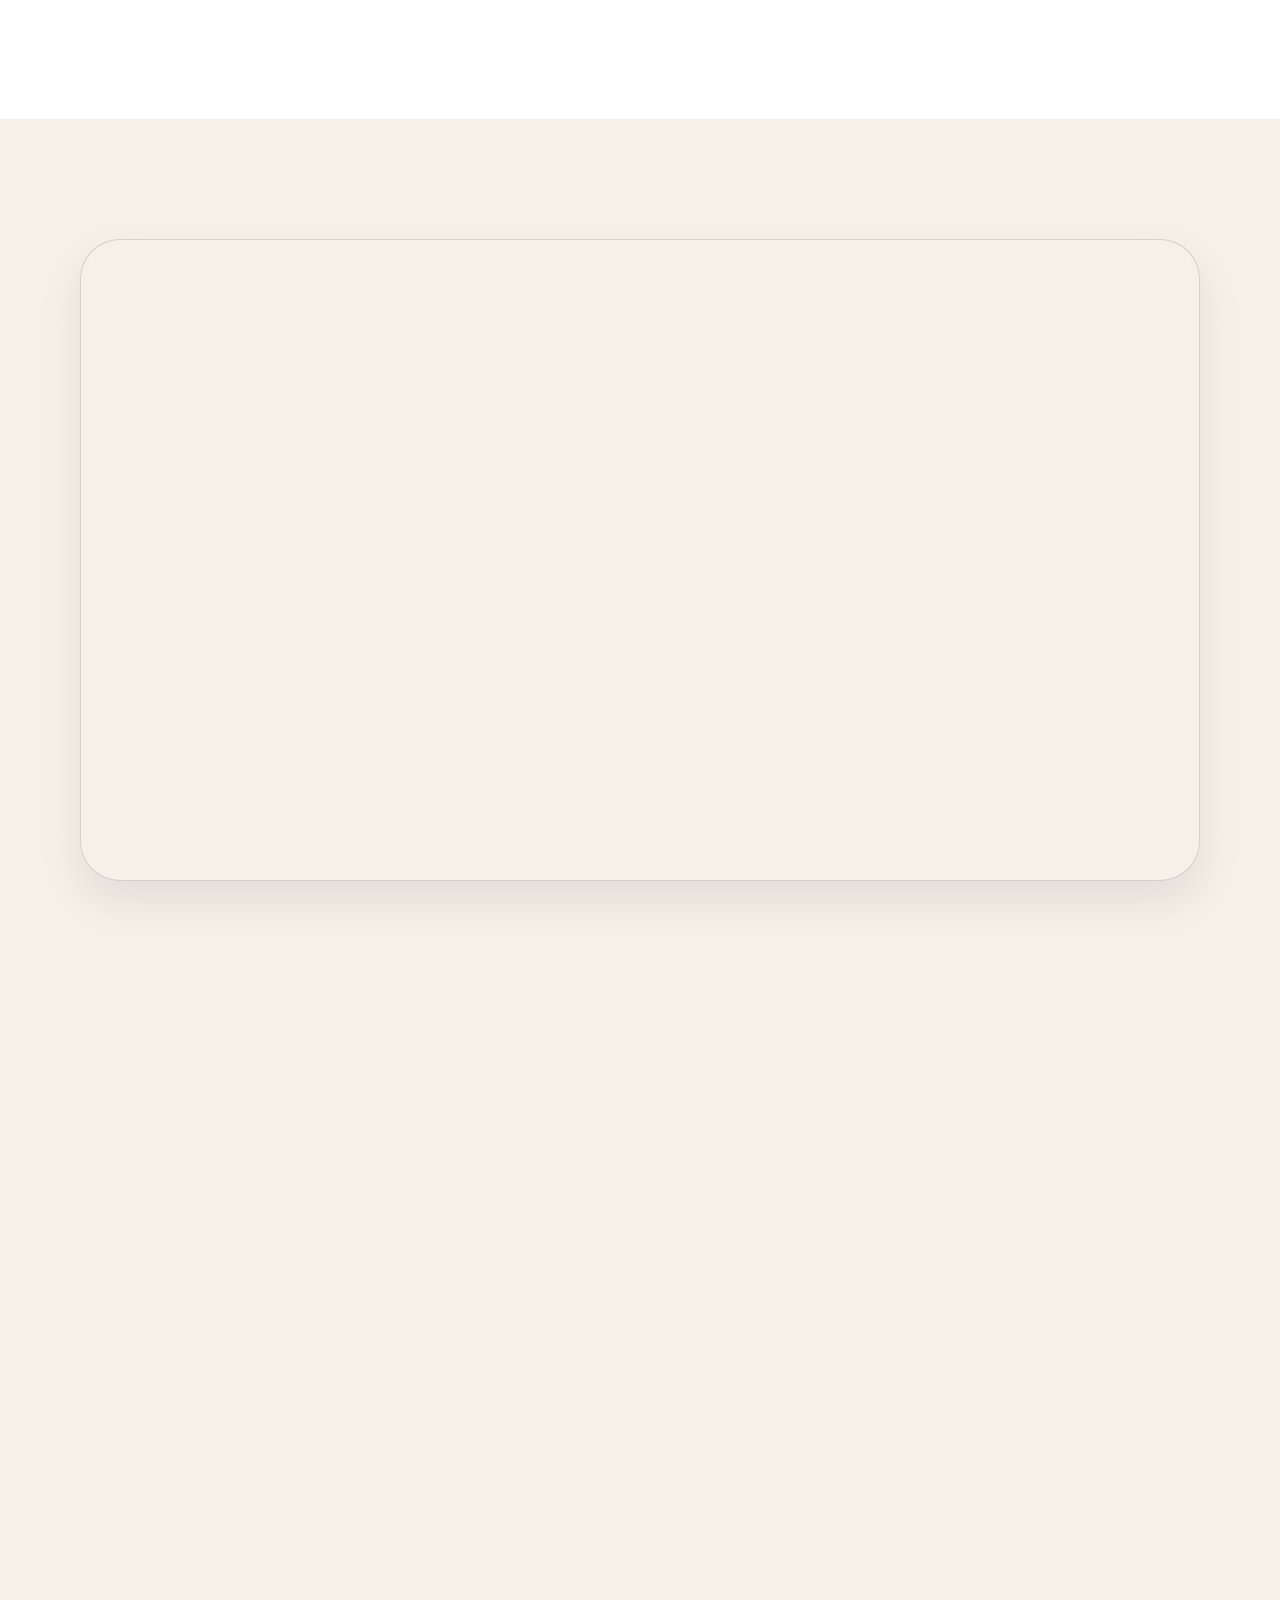
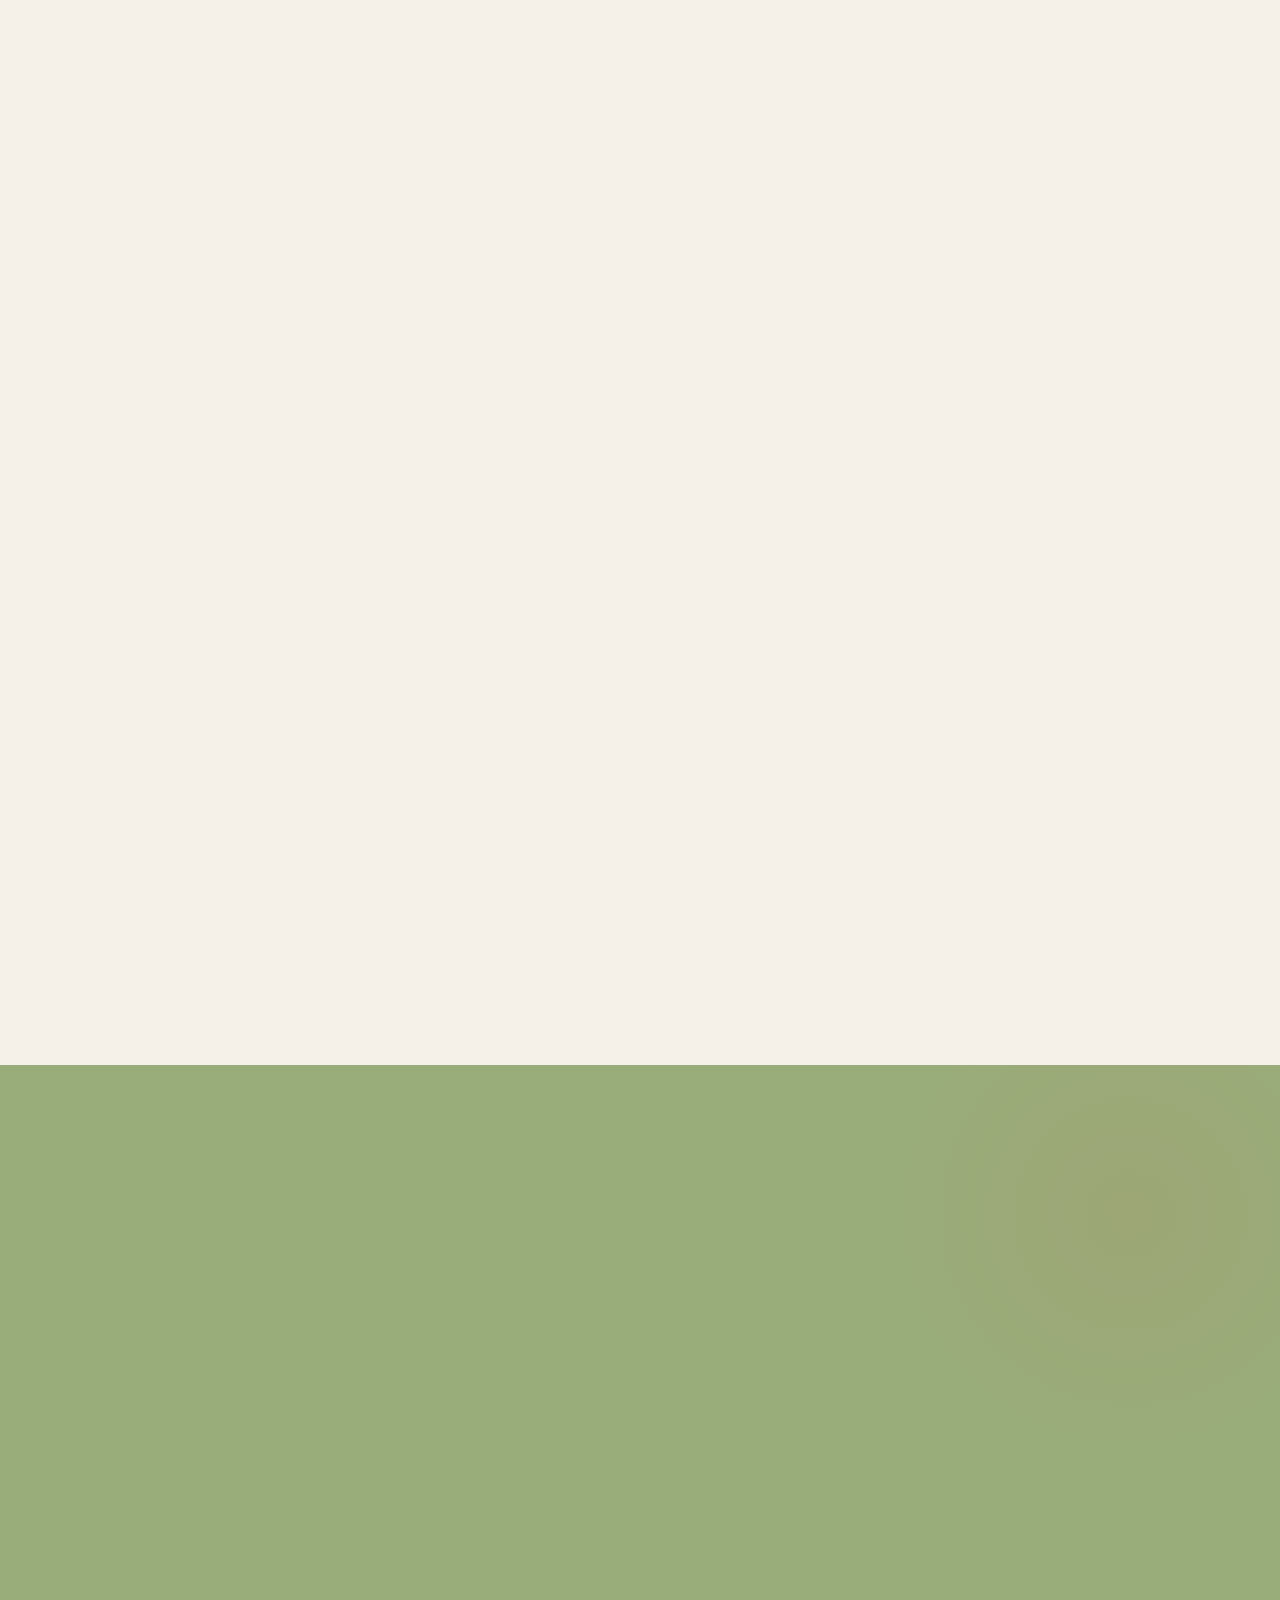
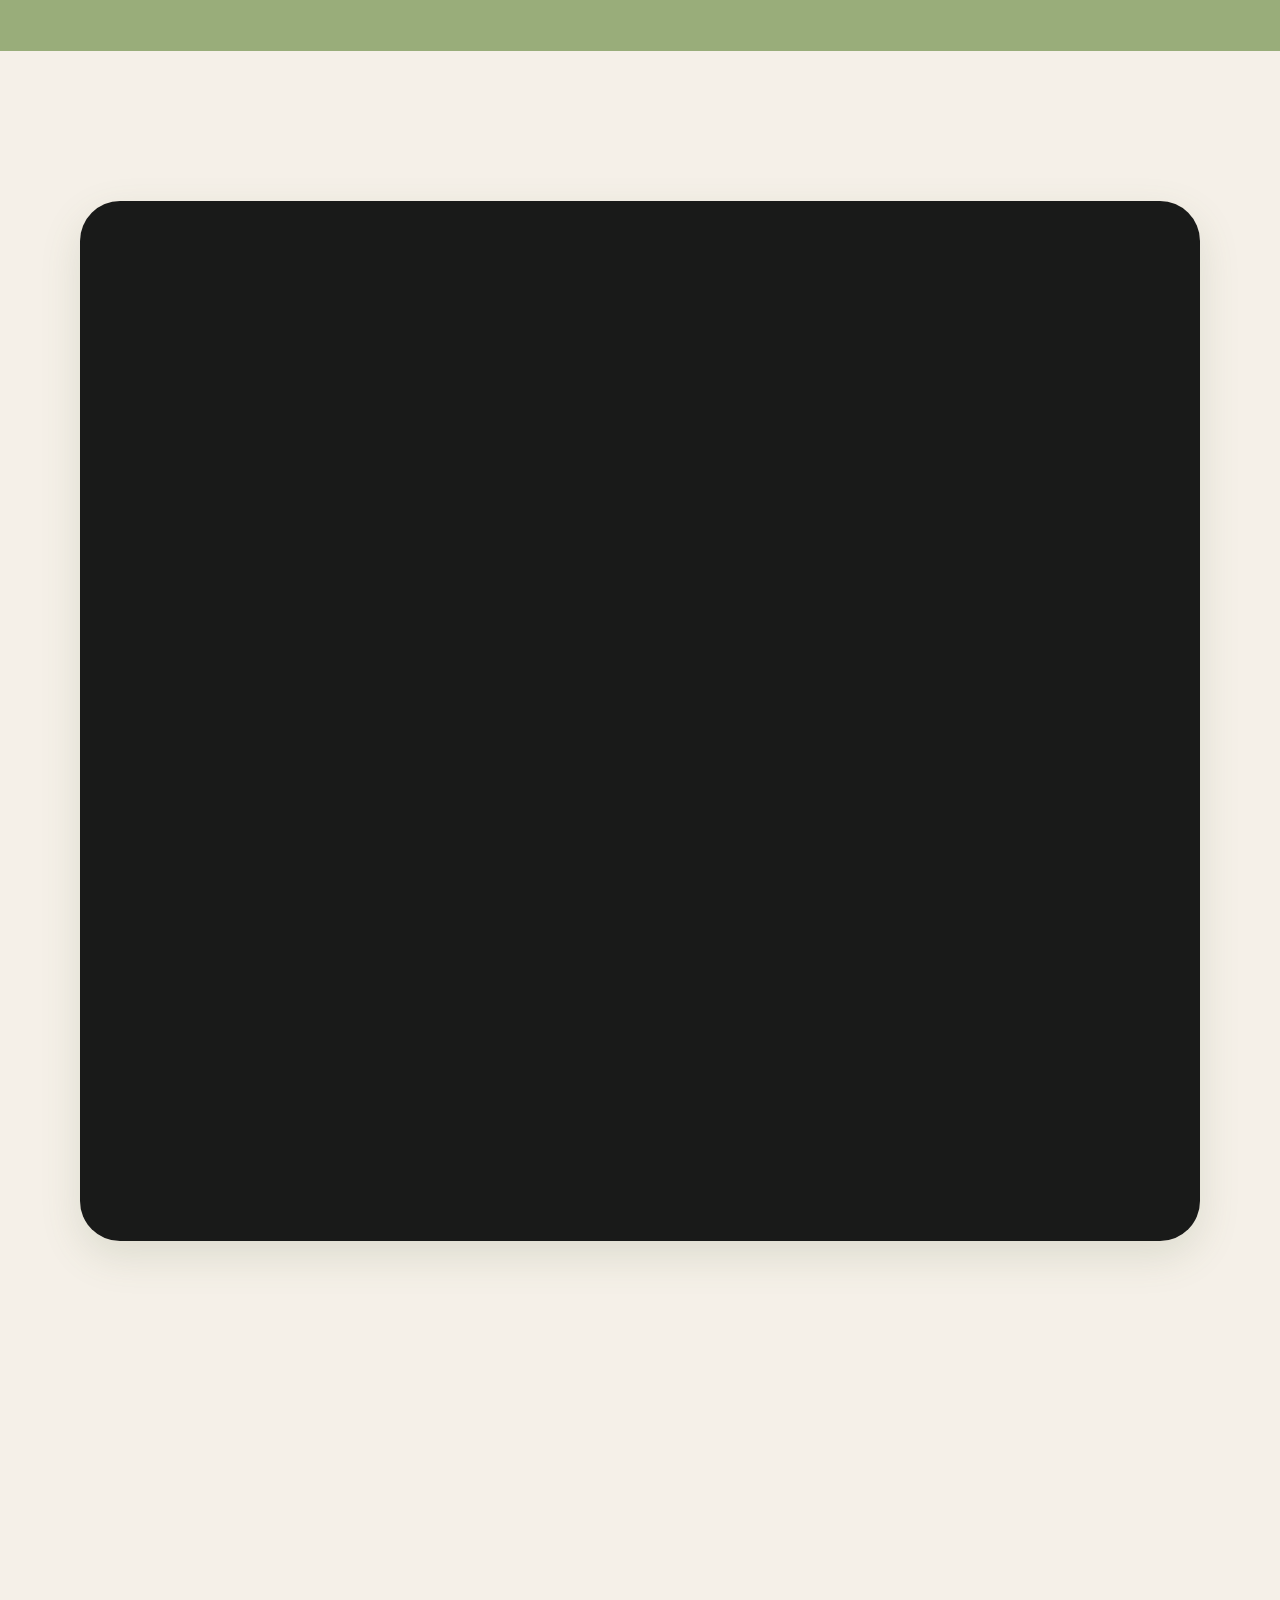
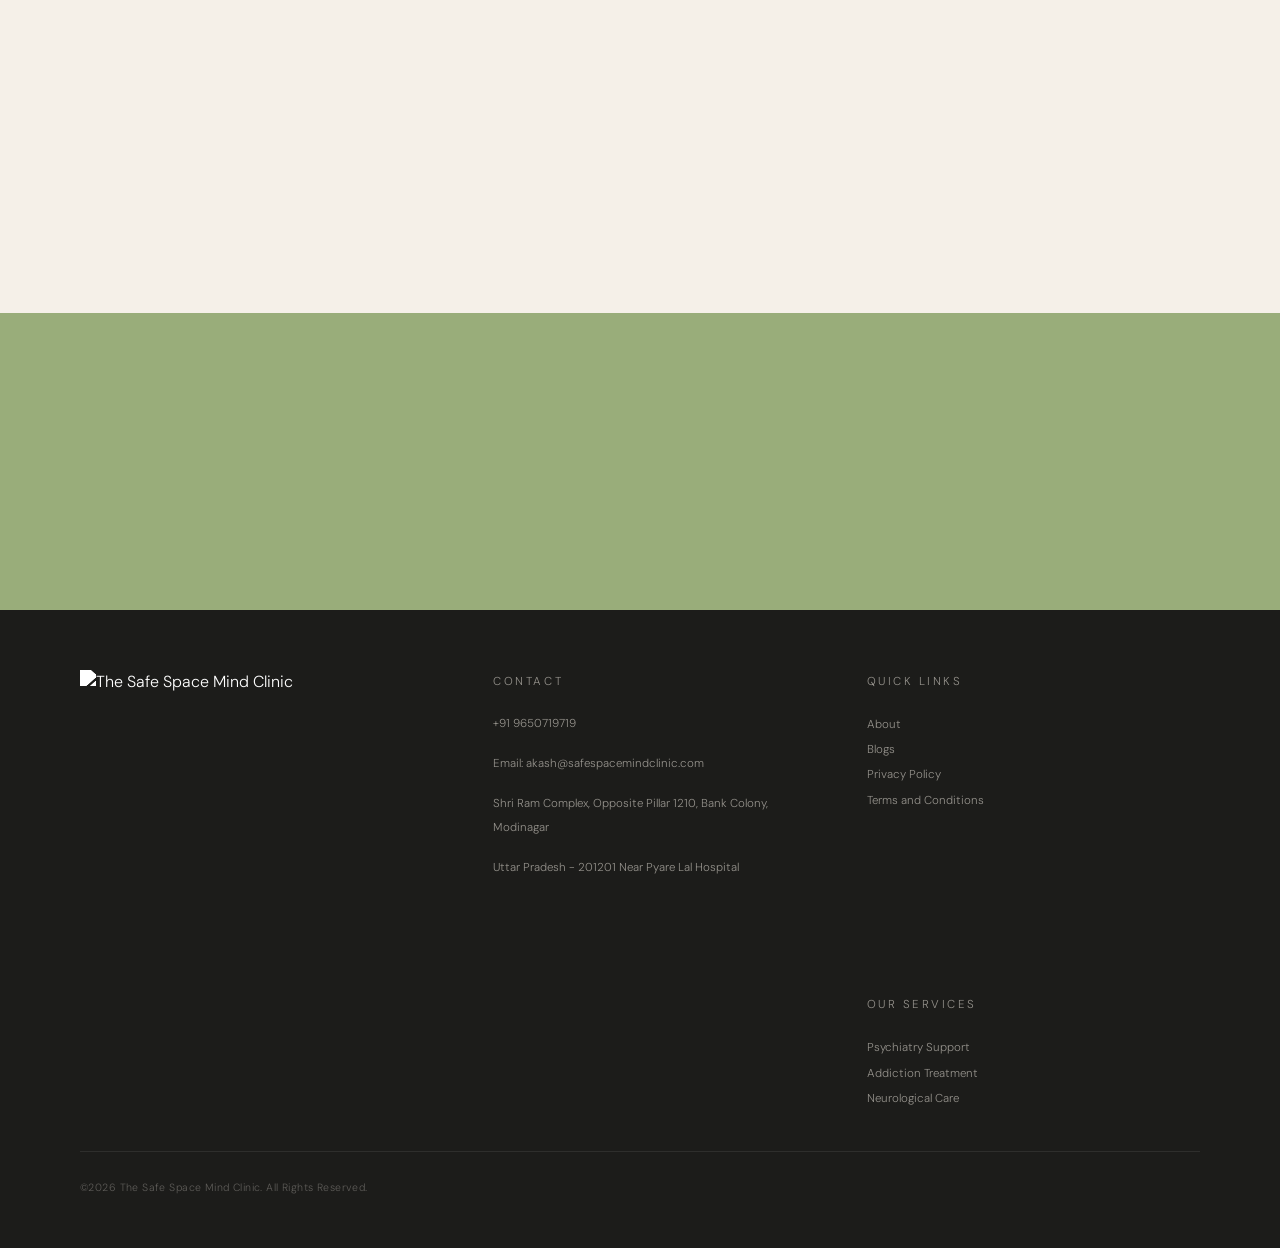
==== commit d09cc3a1: "fix github pages" ====
--- a/index.html
+++ b/index.html
@@ -11,7 +11,7 @@
   <link
     href="https://fonts.googleapis.com/css2?family=Cormorant+Garamond:ital,wght@0,300;0,400;0,500;0,600;1,300;1,400;1,500;1,600&family=DM+Sans:wght@300;400;500&display=swap"
     rel="stylesheet" />
-  <link rel="stylesheet" href="assets/css/style.css" />
+  <link rel="stylesheet" href="./assets_1/assets/css/style.css" />
 </head>
 
 <body>
--- a/assets_1/assets/css/style.css
+++ b/assets_1/assets/css/style.css
@@ -0,0 +1,4697 @@
+/* ═══════════════════════════════════════════════════════════════
+   THE PRACTICE — style.css
+   ═══════════════════════════════════════════════════════════════ */
+:root {
+  --cream: #f5f0e8;
+  --cream-dark: #ede8dd;
+  --sage-blue: #99ad7a;
+  --sage-bg: #99ad7a;
+  --sage-light: rgba(153, 173, 122, 0.12);
+  --green-card: #191a19;
+  --olive-ticker: #546b41;
+  --dark: #1c1c1a;
+  --mid: #546b41;
+  --mid-text: #4a3f29;
+  --text-light: #6b5f4c;
+  --border: rgba(28, 28, 26, 0.15);
+
+  /* NEW: Our Approach dark section colour */
+  --crimson: #7a1a2e;
+  --crimson-card: rgba(255, 255, 255, 0.08);
+  --crimson-card-hover: rgba(255, 255, 255, 0.14);
+  --blue: #aabfd5;
+  --white: #fff;
+  --gray: #cccccc;
+  --black: #000;
+}
+
+* {
+  box-sizing: border-box;
+  margin: 0;
+  padding: 0;
+}
+html {
+  scroll-behavior: smooth;
+}
+body {
+  background: var(--cream);
+  color: var(--dark);
+  font-family: "DM Sans", sans-serif;
+  font-weight: 300;
+  overflow-x: hidden;
+}
+
+h1, h2, h3, h4{
+  font-family: "Cormorant Garamond", sans-serif;
+}
+
+/* ── NAVBAR ── */
+#navbar {
+  position: fixed;
+  top: 0;
+  left: 0;
+  right: 0;
+  z-index: 999;
+  background: var(--gray);
+  border-bottom: 1px solid transparent;
+  transition: border-color 0.3s;
+  padding: 0 40px;
+}
+#navbar.scrolled {
+  border-color: var(--border);
+}
+.nav-inner {
+  display: grid;
+  grid-template-columns: 1fr auto 1fr;
+  align-items: center;
+  height: 90px;
+}
+.nav-left {
+  display: flex;
+  gap: 32px;
+  align-items: center;
+}
+.nav-right {
+  display: flex;
+  justify-content: flex-end;
+  position: relative;
+  z-index: 1001;
+}
+.nav-link {
+  font-size: 14px;
+  font-weight: 800;
+  letter-spacing: 0.12em;
+  text-transform: uppercase;
+  color: var(--black);
+  text-decoration: none;
+  line-height: 1;
+  transition: color 0.2s;
+}
+.nav-link:hover {
+  color: var(--dark);
+}
+.nav-logo {
+  display: inline-flex;
+  align-items: center;
+  justify-content: center;
+  text-decoration: none;
+  flex-shrink: 0;
+}
+.nav-logo-img {
+  display: block;
+  width: clamp(150px, 22vw, 320px);
+  max-width: 200%;
+  height: auto;
+}
+.btn-nav {
+  font-size: 14px;
+  font-weight: bold;
+  letter-spacing: 0.15em;
+  text-transform: uppercase;
+  border: 1px solid var(--dark);
+  padding: 7px 18px;
+  color: var(--dark);
+  text-decoration: none;
+  transition:
+    background 0.2s,
+    color 0.2s;
+}
+.btn-nav:hover {
+  background: var(--dark);
+  color: var(--cream);
+}
+
+/* ── HERO ── */
+#hero {
+  display: grid;
+  grid-template-columns: 46% 54%;
+  min-height: 100vh;
+  padding-top: 100px;
+  background: var(--cream);
+}
+.hero-photo-container {
+  padding: 40px 20px 40px 40px;
+  display: flex;
+  align-items: center;
+  justify-content: center;
+}
+.hero-photo {
+  position: relative;
+  width: 100%;
+  height: 100%;
+  min-height: 520px;
+  border-radius: 32px;
+  background: url("../images/page1.webp") center top/cover no-repeat;
+  box-shadow: 0 15px 35px rgba(0, 0, 0, 0.08);
+  animation: floatImage 6s ease-in-out infinite;
+  overflow: hidden;
+}
+.hero-photo::after {
+  content: "";
+  position: absolute;
+  inset: 0;
+  background: url("../images/page2.webp") center top/cover no-repeat;
+  opacity: 0;
+  animation: swapHeroImage 8s ease-in-out infinite;
+}
+@keyframes floatImage {
+  0%,
+  100% {
+    transform: translateY(0);
+  }
+  50% {
+    transform: translateY(-12px);
+  }
+}
+@keyframes swapHeroImage {
+  0%,
+  40% {
+    opacity: 0;
+  }
+  50%,
+  90% {
+    opacity: 1;
+  }
+  100% {
+    opacity: 0;
+  }
+}
+.hero-text {
+  background: var(--cream);
+  display: flex;
+  flex-direction: column;
+  justify-content: center;
+  padding: 80px 80px 80px 70px;
+}
+.hero-h1 {
+  font-family: "Cormorant Garamond", serif;
+  font-size: clamp(48px, 6vw, 84px);
+  font-weight: 400;
+  line-height: 1.08;
+  margin-bottom: 28px;
+  color: var(--dark);
+}
+.hero-sub {
+  font-size: 13.5px;
+  line-height: 1.8;
+  color: var(--mid-text);
+  max-width: 440px;
+  margin-bottom: 32px;
+}
+.underline-blue,
+.underline-yellow,
+.underline-green {
+  position: relative;
+  display: inline-block;
+  font-style: normal;
+}
+.underline-blue::after {
+  content: "";
+  position: absolute;
+  bottom: 6px;
+  left: 0;
+  width: 100%;
+  height: 8px;
+  background: rgba(100, 149, 237, 0.45);
+  z-index: -1;
+  border-radius: 4px;
+}
+.underline-yellow::after {
+  content: "";
+  position: absolute;
+  bottom: 6px;
+  left: 0;
+  width: 100%;
+  height: 8px;
+  background: rgba(244, 164, 96, 0.45);
+  z-index: -1;
+  border-radius: 4px;
+}
+.underline-green::after {
+  content: "";
+  position: absolute;
+  bottom: 6px;
+  left: 0;
+  width: 100%;
+  height: 8px;
+  background: rgba(153, 173, 122, 0.6);
+  z-index: -1;
+  border-radius: 4px;
+}
+.link-arrow {
+  font-size: 11px;
+  letter-spacing: 0.06em;
+  color: var(--dark);
+  text-decoration: none;
+  border-bottom: 1px solid var(--dark);
+  padding-bottom: 2px;
+  display: inline-block;
+  font-family: "Cormorant Garamond", serif;
+  font-style: italic;
+  font-size: 15px;
+  transition: opacity 0.2s;
+}
+.link-arrow:hover {
+  opacity: 0.5;
+  color: var(--dark);
+}
+
+/* ── TICKER ── */
+.ticker-wrap {
+  background: var(--olive-ticker);
+  overflow: hidden;
+  padding: 15px 0;
+}
+.ticker-track {
+  display: flex;
+  white-space: nowrap;
+  animation: ticker 32s linear infinite;
+}
+.ticker-item {
+  font-size: 15 px;
+  letter-spacing: 0.14em;
+  text-transform: uppercase;
+  color: rgba(255, 255, 255, 0.9);
+  padding: 0 18px;
+  flex-shrink: 0;
+}
+.ticker-dot {
+  color: rgba(255, 255, 255, 0.5);
+  margin: 0 6px;
+}
+@keyframes ticker {
+  0% {
+    transform: translateX(0);
+  }
+  100% {
+    transform: translateX(-50%);
+  }
+}
+
+/* ── ABOUT ── */
+#about {
+  display: grid;
+  grid-template-columns: 50% 50%;
+  align-items: center;
+  padding: 100px 80px;
+  gap: 80px;
+  background: #fff;
+}
+.about-text .eyebrow {
+  font-size: 9px;
+  letter-spacing: 0.22em;
+  text-transform: uppercase;
+  color: var(--mid);
+  margin-bottom: 30px;
+}
+.about-h2 {
+  font-family: "Cormorant Garamond", serif;
+  font-size: clamp(40px, 4.8vw, 68px);
+  font-weight: 400;
+  line-height: 1.1;
+  margin-bottom: 28px;
+  color: var(--dark);
+}
+.about-underline {
+  position: relative;
+  display: inline-block;
+}
+.about-underline::after {
+  content: "";
+  position: absolute;
+  bottom: 6px;
+  left: 0;
+  width: 100%;
+  height: 8px;
+  background: rgba(100, 149, 237, 0.45);
+  z-index: -1;
+  border-radius: 4px;
+}
+.about-img-box {
+  width: 100%;
+  aspect-ratio: 0.95;
+  background: url("../images/about.jpg") center/cover no-repeat;
+  border-radius: 40px;
+  box-shadow: 0 15px 35px rgba(0, 0, 0, 0.06);
+  transition: transform 0.6s ease;
+}
+.about-img-box:hover {
+  transform: scale(1.03);
+}
+
+/* ── THERAPISTS ── */
+#therapists {
+  background: var(--cream);
+  padding: 120px 80px;
+  display: flex;
+  justify-content: center;
+  align-items: center;
+}
+.therapists-container {
+  display: grid;
+  grid-template-columns: 58% 42%;
+  width: 100%;
+  max-width: 1400px;
+  background: var(--cream);
+  border-radius: 40px;
+  overflow: hidden;
+  box-shadow: 0 20px 45px rgba(0, 0, 0, 0.08);
+  border: 1px solid var(--border);
+}
+.therapists-photo-box {
+  position: relative;
+  overflow: hidden;
+  min-height: 640px;
+}
+.therapists-photo {
+  width: 100%;
+  height: 100%;
+  background: url("../images/therapists.jpg") center/cover no-repeat;
+  transition: transform 0.6s ease;
+}
+@keyframes breathe {
+  0%,
+  100% {
+    transform: scale(1);
+  }
+  50% {
+    transform: scale(1.08);
+  }
+}
+.therapists-photo-box:hover .therapists-photo {
+  animation: breathe 4s ease-in-out infinite;
+}
+.therapists-card {
+  background: var(--sage-bg);
+  display: flex;
+  flex-direction: column;
+  justify-content: center;
+  padding: 100px 80px;
+}
+.therapists-h2 {
+  font-family: "Cormorant Garamond", serif;
+  font-size: clamp(38px, 4.5vw, 68px);
+  font-weight: 700;
+  line-height: 1.15;
+  margin-bottom: 32px;
+  color: var(--dark);
+}
+.therapists-card .link-arrow {
+  font-weight: 700;
+  font-size: 18px;
+  border-bottom: 2.5px solid var(--dark);
+}
+
+/* ── OUR SERVICES ── */
+#our-services {
+  background: var(--sage-bg);
+  padding: 100px 80px;
+  margin: 60px 80px;
+  border-radius: 40px;
+  border: 1px solid rgba(84, 107, 65, 0.2);
+  box-shadow: 0 15px 40px rgba(84, 107, 65, 0.1);
+}
+.services-container {
+  max-width: 1200px;
+  margin: 0 auto;
+}
+.services-header {
+  margin-bottom: 60px;
+  text-align: center;
+}
+.services-badge {
+  display: inline-flex;
+  align-items: center;
+  background: #fff;
+  border: 1px solid var(--border);
+  color: var(--green-card);
+  padding: 6px 16px;
+  border-radius: 30px;
+  font-size: 11px;
+  font-weight: 500;
+  letter-spacing: 0.05em;
+  margin-bottom: 20px;
+}
+.services-badge::before {
+  content: "";
+  display: inline-block;
+  width: 6px;
+  height: 6px;
+  background: var(--green-card);
+  border-radius: 50%;
+  margin-right: 8px;
+}
+.services-title {
+  font-family: "Cormorant Garamond", serif;
+  font-size: clamp(38px, 4.8vw, 68px);
+  color: var(--dark);
+  font-weight: 400;
+  line-height: 1.1;
+  max-width: 800px;
+  margin: 0 auto;
+}
+.services-grid {
+  display: grid;
+  grid-template-columns: repeat(4, 1fr);
+  gap: 24px;
+  margin-bottom: 50px;
+}
+.services-card {
+  background: #fff;
+  border-radius: 28px;
+  padding: 40px 30px;
+  display: flex;
+  flex-direction: column;
+  border: 1px solid rgba(84, 107, 65, 0.15);
+  box-shadow: 0 10px 25px rgba(84, 107, 65, 0.04);
+  transition: all 0.4s cubic-bezier(0.175, 0.885, 0.32, 1.275);
+}
+.services-card:hover {
+  transform: translateY(-10px);
+  box-shadow: 0 20px 40px rgba(84, 107, 65, 0.12);
+  border-color: var(--green-card);
+}
+.card-icon-circle {
+  width: 56px;
+  height: 56px;
+  border-radius: 50%;
+  background: rgba(153, 173, 122, 0.2);
+  color: var(--green-card);
+  display: flex;
+  align-items: center;
+  justify-content: center;
+  margin-bottom: 28px;
+  transition:
+    background 0.3s,
+    color 0.3s;
+}
+.services-card:hover .card-icon-circle {
+  background: var(--dark);
+  color: #fff;
+}
+.services-card h3 {
+  font-family: "Cormorant Garamond", sans-serif;
+  font-size: 22px;
+  font-weight: 700;
+  color: var(--green-card);
+  margin-bottom: 16px;
+}
+.services-card p {
+  font-size: 13px;
+  line-height: 1.7;
+  color: var(--dark);
+  margin-bottom: 24px;
+  flex-grow: 1;
+}
+.card-link {
+  font-family: "Cormorant Garamond", serif;
+  font-style: italic;
+  font-size: 16px;
+  font-weight: 700;
+  color: var(--green-card);
+  text-decoration: none;
+  border-bottom: 2px solid var(--green-card);
+  padding-bottom: 2px;
+  align-self: flex-start;
+  transition: opacity 0.2s;
+}
+.card-link:hover {
+  opacity: 0.7;
+}
+.doctor-card {
+  background: var(--green-card);
+  border: none;
+  padding: 40px 30px 0;
+  overflow: hidden;
+  justify-content: space-between;
+}
+.doctor-card:hover {
+  transform: translateY(-10px);
+  box-shadow: 0 20px 40px rgba(84, 107, 65, 0.2);
+  border-color: transparent;
+}
+.doctor-card h3 {
+  color: #fff;
+  font-family: "Cormorant Garamond", sans-serif;
+  font-size: 24px;
+  font-weight: 700;
+  line-height: 1.3;
+  margin-bottom: 20px;
+}
+.doctor-image-container {
+  width: 100%;
+  display: flex;
+  justify-content: center;
+  align-items: flex-end;
+  height: 200px;
+}
+.doctor-img {
+  max-width: 100%;
+  max-height: 100%;
+  object-fit: contain;
+}
+.services-footer {
+  margin-top: 40px;
+}
+.services-footer-text-1 {
+  font-size: 13px;
+  color: var(--dark);
+  font-weight: 500;
+  margin-bottom: 8px;
+}
+.services-footer-text-2 {
+  font-size: 14px;
+  color: var(--dark);
+  font-weight: 700;
+}
+.stars {
+  color: #ffee00;
+  margin: 0 4px;
+}
+
+/* ── CONDITIONS ── */
+#conditions-treated {
+  background: var(--cream);
+  padding: 100px 80px;
+  margin: 0;
+  border-radius: 0;
+}
+.conditions-container {
+  max-width: 1200px;
+  margin: 0 auto;
+}
+.conditions-header {
+  text-align: center;
+  margin-bottom: 60px;
+}
+.conditions-badge {
+  display: inline-flex;
+  align-items: center;
+  background: #fff;
+  border: 1px solid var(--border);
+  color: var(--green-card);
+  padding: 6px 16px;
+  border-radius: 30px;
+  font-size: 11px;
+  font-weight: 500;
+  letter-spacing: 0.05em;
+  margin-bottom: 20px;
+}
+.conditions-badge::before {
+  content: "";
+  display: inline-block;
+  width: 6px;
+  height: 6px;
+  background: var(--green-card);
+  border-radius: 50%;
+  margin-right: 8px;
+}
+.conditions-title {
+  font-family: "Cormorant Garamond", serif;
+  font-size: clamp(38px, 4.8vw, 68px);
+  color: var(--green-card);
+  font-weight: 400;
+  line-height: 1.1;
+  margin-bottom: 20px;
+}
+.conditions-subtitle {
+  font-size: 14.5px;
+  line-height: 1.7;
+  color: var(--mid-text);
+  max-width: 680px;
+  margin: 0 auto;
+}
+.conditions-grid {
+  display: grid;
+  grid-template-columns: repeat(3, 1fr);
+  gap: 32px;
+  margin-bottom: 60px;
+}
+.condition-card {
+  background: #fff;
+  border-radius: 40px;
+  overflow: hidden;
+  box-shadow: 0 10px 30px rgba(84, 107, 65, 0.04);
+  border: 3.5px solid var(--green-card);
+  padding: 14px;
+  display: flex;
+  flex-direction: column;
+  transition: all 0.4s ease;
+}
+.condition-card:hover {
+  transform: translateY(-8px);
+  box-shadow: 0 20px 45px rgba(84, 107, 65, 0.15);
+  border-color: var(--dark);
+}
+.condition-img-container {
+  height: 270px;
+  overflow: hidden;
+  border-radius: 20px 20px 20px 20px;
+}
+.condition-img-container img {
+  width: 100%;
+  height: 150%;
+  object-fit: cover;
+  transition: transform 0.6s ease;
+}
+.condition-card:hover .condition-img-container img {
+  transform: scale(1.08);
+}
+.condition-content {
+  padding: 30px 28px;
+}
+.condition-content h3 {
+  font-family: "Cormorant Garamond", sans-serif;
+  font-size: 22px;
+  font-weight: 700;
+  color: var(--green-card);
+  margin-bottom: 14px;
+}
+.condition-content p {
+  font-size: 13.5px;
+  line-height: 1.7;
+  color: var(--dark);
+  margin: 0;
+}
+.conditions-footer {
+  text-align: center;
+  margin-top: 40px;
+}
+.conditions-footer-text {
+  font-size: 14.5px;
+  color: var(--green-card);
+  font-weight: 500;
+  display: inline-flex;
+  align-items: center;
+  background: #fff;
+  border: 1px solid var(--border);
+  padding: 12px 30px;
+  border-radius: 40px;
+  box-shadow: 0 8px 20px rgba(84, 107, 65, 0.08);
+  gap: 12px;
+}
+.conditions-footer-text a {
+  color: var(--green-card);
+  font-weight: 700;
+  text-decoration: underline;
+  transition: opacity 0.2s;
+}
+.conditions-footer-text a:hover {
+  opacity: 0.8;
+}
+
+/* ── TESTIMONIALS ── */
+#patient-testimonials {
+  background: var(--green-card);
+  padding: 100px 80px;
+  margin: 60px 80px;
+  border-radius: 40px;
+  box-shadow: 0 15px 40px rgba(84, 107, 65, 0.15);
+  overflow: hidden;
+  position: relative;
+}
+.testimonials-container {
+  max-width: 1200px;
+  margin: 0 auto;
+}
+.testimonials-header {
+  margin-bottom: 50px;
+  text-align: center;
+}
+.testimonials-badge {
+  display: inline-flex;
+  align-items: center;
+  background: #fff;
+  border: 1px solid var(--border);
+  color: var(--green-card);
+  padding: 6px 16px;
+  border-radius: 30px;
+  font-size: 11px;
+  font-weight: 500;
+  letter-spacing: 0.05em;
+  margin-bottom: 20px;
+}
+.testimonials-badge::before {
+  content: "";
+  display: inline-block;
+  width: 6px;
+  height: 6px;
+  background: var(--green-card);
+  border-radius: 50%;
+  margin-right: 8px;
+}
+.testimonials-title {
+  font-family: "Cormorant Garamond", serif;
+  font-size: clamp(38px, 4.8vw, 68px);
+  color: #fff;
+  font-weight: 400;
+  line-height: 1.1;
+  margin-bottom: 20px;
+}
+.testimonials-subtitle {
+  font-size: 14.5px;
+  line-height: 1.7;
+  color: rgba(255, 255, 255, 0.85);
+  max-width: 680px;
+  margin: 0 auto;
+}
+.slider-wrapper {
+  position: relative;
+  width: 100%;
+  overflow: hidden;
+  margin-bottom: 40px;
+  padding: 10px 0;
+}
+.testimonials-track {
+  display: flex;
+  transition: transform 0.6s cubic-bezier(0.25, 1, 0.5, 1);
+  width: 100%;
+}
+.testimonial-card {
+  flex: 0 0 31%;
+  margin-right: 3.5%;
+  background: #fff;
+  border-radius: 28px;
+  padding: 40px 35px;
+  box-shadow: 0 10px 30px rgba(0, 0, 0, 0.05);
+  display: flex;
+  flex-direction: column;
+  justify-content: space-between;
+  min-height: 340px;
+}
+.quote-icon {
+  font-size: 64px;
+  font-family: "Cormorant Garamond", serif;
+  line-height: 1;
+  color: rgba(153, 173, 122, 0.4);
+  margin-bottom: -10px;
+}
+.quote-text {
+  font-size: 14px;
+  line-height: 1.7;
+  color: var(--dark);
+  margin-bottom: 24px;
+  flex-grow: 1;
+}
+.testimonial-user {
+  display: flex;
+  align-items: center;
+  gap: 16px;
+}
+.user-avatar {
+  width: 48px;
+  height: 48px;
+  border-radius: 50%;
+  object-fit: cover;
+  border: 1.5px solid var(--border);
+}
+.user-name {
+  font-family: "DM Sans", sans-serif;
+  font-size: 14px;
+  font-weight: 700;
+  color: var(--green-card);
+  margin-bottom: 2px;
+}
+.user-desc {
+  font-size: 11px;
+  color: var(--text-light);
+  margin: 0;
+}
+.slider-dots {
+  display: flex;
+  justify-content: center;
+  align-items: center;
+  gap: 10px;
+  margin-top: 30px;
+}
+.slider-dot {
+  width: 8px;
+  height: 8px;
+  border-radius: 50%;
+  background: rgba(255, 255, 255, 0.4);
+  cursor: pointer;
+  transition: all 0.3s ease;
+}
+.slider-dot.active {
+  background: #fff;
+  transform: scale(1.3);
+}
+.testimonials-footer {
+  margin-top: 20px;
+}
+.testimonials-footer-text {
+  font-size: 14.5px;
+  color: #fff;
+  font-weight: 500;
+  display: inline-flex;
+  align-items: center;
+  background: rgba(255, 255, 255, 0.1);
+  border: 1px solid rgba(255, 255, 255, 0.2);
+  padding: 12px 30px;
+  border-radius: 40px;
+  gap: 12px;
+}
+.testimonials-footer-text a {
+  color: #fff;
+  font-weight: 700;
+  text-decoration: underline;
+  transition: opacity 0.2s;
+}
+.testimonials-footer-text a:hover {
+  opacity: 0.8;
+}
+
+/* ══════════════════════════════════════════════════════════════════
+   REFERENCE 1: OUR APPROACH 
+   ═════════════════════════════════════════════════════════════════ */
+#our-approach {
+  background: var(--sage-bg);
+  padding: 100px 80px;
+  margin: 0;
+  position: relative;
+  overflow: hidden;
+}
+
+/* Subtle radial glow in top-right corner for depth */
+#our-approach::before {
+  content: "";
+  position: absolute;
+  top: -100px;
+  right: -100px;
+  width: 500px;
+  height: 500px;
+  background: radial-gradient(
+    circle,
+    rgba(252, 0, 0, 0.04) 0%,
+    transparent 70%
+  );
+  pointer-events: none;
+}
+
+.approach-layout {
+  max-width: 1280px;
+  margin: 0 auto;
+  display: grid;
+  grid-template-columns: 1fr 1.35fr;
+  gap: 80px;
+  align-items: center;
+}
+
+/* LEFT SIDE */
+.approach-pill {
+  display: inline-flex;
+  align-items: center;
+  background: rgba(255, 0, 0, 0.12);
+  border: 1px solid rgba(255, 255, 255, 0.2);
+  color: #000000;
+  padding: 6px 18px;
+  border-radius: 30px;
+  font-size: 11px;
+  font-weight: 500;
+  letter-spacing: 0.06em;
+  margin-bottom: 28px;
+}
+
+.approach-main-title {
+  font-family: "Cormorant Garamond", serif;
+  font-size: clamp(36px, 4vw, 58px);
+  font-weight: 400;
+  line-height: 1.12;
+  color: #000000;
+  margin-bottom: 24px;
+  letter-spacing: -0.01em;
+}
+
+.approach-desc {
+  font-size: 14px;
+  line-height: 1.8;
+  color: rgb(0, 0, 0);
+  margin-bottom: 40px;
+  max-width: 400px;
+}
+
+.approach-cta-btn {
+  display: inline-flex;
+  align-items: center;
+  gap: 8px;
+  background: #546b41;
+  border: 1px solid #546b41;
+  color: #ffffff;
+  padding: 14px 32px;
+  border-radius: 8px;
+  font-size: 11px;
+  font-weight: 500;
+  letter-spacing: 0.1em;
+  text-transform: uppercase;
+  text-decoration: none;
+  transition:
+    background 0.3s ease,
+    border-color 0.3s ease;
+}
+.approach-cta-btn:hover {
+  background: rgba(255, 255, 255, 0.2);
+  border-color: rgba(255, 255, 255, 0.5);
+  color: #000000;
+}
+
+/* RIGHT SIDE — 2×4 cards grid */
+.approach-cards-grid {
+  display: grid;
+  grid-template-columns: 1fr 1fr;
+  gap: 14px;
+}
+
+.approach-card {
+  background: var(--green-card);
+  border: 1px solid rgba(255, 255, 255, 0.12);
+  border-radius: 16px;
+  padding: 20px 22px;
+  display: flex;
+  align-items: center;
+  gap: 16px;
+  cursor: default;
+  transition:
+    background 0.3s ease,
+    border-color 0.3s ease,
+    transform 0.3s ease;
+  position: relative;
+  overflow: hidden;
+}
+
+.approach-card::before {
+  content: "";
+  position: absolute;
+  inset: 0;
+  background: radial-gradient(
+    circle at 50% 50%,
+    rgba(255, 255, 255, 0.06) 0%,
+    transparent 70%
+  );
+  opacity: 0;
+  transition: opacity 0.4s ease;
+  pointer-events: none;
+  border-radius: inherit;
+}
+
+.approach-card:hover {
+  background: var(--blue-card);
+  border-color: rgba(255, 255, 255, 0.28);
+  transform: translateY(-3px);
+}
+
+.approach-cta-btn:hover {
+  background: rgba(255, 255, 255, 0.2);
+  border-color: rgba(255, 255, 255, 0.5);
+  color: #000000;
+}
+
+
+.approach-card:hover::before {
+  opacity: 1;
+}
+
+.approach-card-icon {
+  width: 44px;
+  height: 44px;
+  min-width: 44px;
+  border-radius: 50%;
+  background: rgba(255, 255, 255, 0.1);
+  display: flex;
+  align-items: center;
+  justify-content: center;
+  color: #fff;
+  transition:
+    background 0.35s ease,
+    color 0.35s ease,
+    transform 0.35s ease,
+    box-shadow 0.35s ease;
+}
+
+/* Hover: icon circle becomes white, gets a glow */
+.approach-card:hover .approach-card-icon {
+  background: #fff;
+  color: var(--sage-bg);
+  transform: scale(1.12) rotate(-6deg);
+  box-shadow:
+    0 0 0 6px rgba(255, 255, 255, 0.15),
+    0 0 20px rgba(255, 255, 255, 0.25);
+}
+
+.approach-card span {
+  font-family: "DM Sans", sans-serif;
+  font-size: 13.5px;
+  font-weight: 500;
+  color: rgba(255, 255, 255, 0.88);
+  line-height: 1.35;
+  letter-spacing: -0.01em;
+}
+
+/* ══════════════════════════════════════════════════════════════════
+   REFERENCE 2: HOW IT WORKS — 4-step section
+   ══════════════════════════════════════════════════════════════════ */
+#how-it-works {
+  background: var(--green-card);
+  padding: 100px 80px;
+  position: relative;
+  margin: 150px 80px;
+  border-radius: 40px;
+  box-shadow: 0 15px 40px rgba(84, 107, 65, 0.15);
+  overflow: hidden;
+}
+
+.hiw-container {
+  max-width: 1200px;
+  margin: 0 auto;
+}
+
+.hiw-header {
+  margin-bottom: 70px;
+}
+
+.hiw-pill {
+  display: inline-block;
+  background: rgba(255, 255, 255, 0.12);
+  border: 1px solid rgba(255, 255, 255, 0.22);
+  color: #fff;
+  padding: 6px 18px;
+  border-radius: 30px;
+  font-size: 11px;
+  font-weight: 500;
+  letter-spacing: 0.06em;
+  margin-bottom: 22px;
+}
+
+.hiw-title {
+  font-family: "Cormorant Garamond", serif;
+  font-size: clamp(38px, 4.8vw, 64px);
+  font-weight: 400;
+  line-height: 1.1;
+  color: #fff;
+  margin-bottom: 20px;
+  letter-spacing: -0.01em;
+}
+
+.hiw-subtitle {
+  font-size: 14.5px;
+  line-height: 1.75;
+  color: rgba(255, 255, 255, 0.85);
+  max-width: 680px;
+  margin: 0 auto;
+}
+
+/* 4 step cards in a row */
+.hiw-steps {
+  display: grid;
+  grid-template-columns: repeat(4, 1fr);
+  gap: 24px;
+  margin-bottom: 60px;
+}
+
+.hiw-step {
+  background: #fff;
+  border-radius: 28px;
+  padding: 38px 30px 34px;
+  display: flex;
+  flex-direction: column;
+  gap: 0;
+  box-shadow: 0 8px 24px rgba(84, 107, 65, 0.06);
+  border: 1px solid rgba(84, 107, 65, 0.1);
+  transition:
+    transform 0.35s ease,
+    box-shadow 0.35s ease;
+  position: relative;
+  overflow: hidden;
+}
+
+.hiw-step:hover {
+  transform: translateY(-8px);
+  box-shadow: 0 20px 44px rgba(84, 107, 65, 0.13);
+}
+
+/* Step icon circle — same size/style as reference */
+.hiw-step-icon-wrap {
+  margin-bottom: 28px;
+}
+
+.hiw-step-icon {
+  width: 64px;
+  height: 64px;
+  border-radius: 50%;
+  background: var(--green-card);
+  display: flex;
+  align-items: center;
+  justify-content: center;
+  color: #fff;
+  transition:
+    transform 0.4s ease,
+    box-shadow 0.4s ease;
+  position: relative;
+}
+
+/* Glow animation on hover */
+.hiw-step:hover .hiw-step-icon {
+  transform: scale(1.1);
+  box-shadow:
+    0 0 0 8px rgba(84, 107, 65, 0.12),
+    0 0 24px rgba(84, 107, 65, 0.35),
+    0 0 48px rgba(84, 107, 65, 0.15);
+  animation: iconPulseGlow 1.6s ease-in-out infinite;
+}
+
+@keyframes iconPulseGlow {
+  0%,
+  100% {
+    box-shadow:
+      0 0 0 8px rgba(84, 107, 65, 0.12),
+      0 0 24px rgba(84, 107, 65, 0.35),
+      0 0 48px rgba(84, 107, 65, 0.15);
+  }
+  50% {
+    box-shadow:
+      0 0 0 12px rgba(84, 107, 65, 0.08),
+      0 0 36px rgba(84, 107, 65, 0.5),
+      0 0 64px rgba(84, 107, 65, 0.2);
+  }
+}
+
+.hiw-step-label {
+  font-size: 10px;
+  font-weight: 500;
+  letter-spacing: 0.12em;
+  text-transform: uppercase;
+  color: var(--green-card);
+  margin-bottom: 12px;
+  display: flex;
+  align-items: center;
+  gap: 6px;
+}
+
+.hiw-step-title {
+  font-family: "Cormorant Garamond", serif;
+  font-size: 22px;
+  font-weight: 600;
+  color: var(--dark);
+  line-height: 1.25;
+  margin-bottom: 14px;
+  letter-spacing: -0.01em;
+}
+
+.hiw-step-desc {
+  font-size: 13.5px;
+  line-height: 1.72;
+  color: var(--text-light);
+  margin: 0;
+}
+
+/* Footer banner */
+.hiw-footer {
+  text-align: center;
+}
+.hiw-footer-text {
+  font-size: 14.5px;
+  color: var(--green-card);
+  font-weight: 500;
+  display: inline-flex;
+  align-items: center;
+  gap: 10px;
+  background: #fff;
+  border: 1px solid rgba(84, 107, 65, 0.2);
+  padding: 12px 30px;
+  border-radius: 40px;
+  box-shadow: 0 6px 18px rgba(84, 107, 65, 0.08);
+}
+.hiw-footer-text a {
+  color: var(--green-card);
+  font-weight: 700;
+  text-decoration: underline;
+  transition: opacity 0.2s;
+}
+.hiw-footer-text a:hover {
+  opacity: 0.75;
+}
+
+/* ══════════════════════════════════════════════════════════════════
+   REFERENCE 3 & 4: FAQs — shapes + accordion
+   ══════════════════════════════════════════════════════════════════ */
+#approach {
+  background: var(--blue);
+  padding: 90px 80px;
+  text-align: center;
+}
+
+.approach-section-eyebrow {
+  font-size: 10px;
+  letter-spacing: 0.28em;
+  text-transform: uppercase;
+  color: var(--dark);
+  opacity: 0.55;
+  text-align: center;
+  margin-bottom: 60px;
+  display: block;
+}
+
+.approach-inner {
+  display: grid;
+  grid-template-columns: 1fr 1fr;
+  gap: 60px;
+  align-items: start;
+  max-width: 1200px;
+  margin: 0 auto;
+  text-align: left;
+}
+
+/* ── SHAPE ICONS with uploaded PNGs ── */
+.shapes-grid {
+  display: grid;
+  grid-template-columns: repeat(3, 1fr);
+  gap: 40px 24px;
+  align-items: end;
+  justify-items: center;
+}
+
+.shape-cell {
+  display: flex;
+  flex-direction: column;
+  align-items: center;
+  gap: 12px;
+}
+
+/* Container that holds both the regular and hover state images */
+.shape-icon--img {
+  width: 100px;
+  height: 100px;
+  position: relative;
+  display: flex;
+  align-items: center;
+  justify-content: center;
+  border-radius: 50%;
+  transition: background 0.35s ease;
+  cursor: default;
+}
+
+.shape-icon--img:hover {
+  background: var(--dark);
+}
+
+/* The actual shape image */
+.shape-img {
+  width: 100px;
+  height: 100px;
+  object-fit: contain;
+  transition:
+    opacity 0.35s ease,
+    filter 0.35s ease,
+    transform 0.45s cubic-bezier(0.34, 1.56, 0.64, 1);
+  position: absolute;
+}
+
+/* Default state: show the dark version */
+.shape-img--dark {
+  opacity: 1;
+  filter: none;
+}
+
+/* Hover state: overlay becomes white */
+.shape-img--hover {
+  opacity: 0;
+  filter: brightness(0) invert(1); /* makes image white */
+}
+
+.shape-icon--img:hover .shape-img--dark {
+  opacity: 0;
+}
+
+.shape-icon--img:hover .shape-img--hover {
+  opacity: 1;
+  transform: scale(1.1) rotate(-5deg);
+}
+
+.shape-label {
+  font-size: 11px;
+  letter-spacing: 0.05em;
+  text-transform: lowercase;
+  color: var(--dark);
+  text-align: center;
+  font-family: "DM Sans", sans-serif;
+  font-weight: 400;
+}
+
+.shapes-see-more {
+  grid-column: 1 / -1;
+  margin-top: 8px;
+  text-align: center;
+}
+.shapes-see-more a {
+  font-size: 10px;
+  letter-spacing: 0.1em;
+  text-transform: lowercase;
+  color: var(--dark);
+  text-decoration: none;
+  font-family: "Cormorant Garamond", serif;
+  font-style: italic;
+  font-size: 15px;
+  border-bottom: 1px solid var(--dark);
+  padding-bottom: 1px;
+}
+
+/* ── SERVICES ACCORDION ── */
+.services-accordion {
+  width: 100%;
+  max-width: 560px;
+  margin: 0 auto;
+}
+.svc-item {
+  border-bottom: 1px solid rgba(28, 28, 26, 0.2);
+}
+.svc-item:first-child {
+  border-top: 1px solid rgba(28, 28, 26, 0.2);
+}
+.svc-header {
+  display: flex;
+  align-items: center;
+  justify-content: space-between;
+  padding: 22px 30px;
+  cursor: pointer;
+}
+.svc-title {
+  font-family: "Cormorant Garamond", serif;
+  font-size: 22px;
+  font-weight: 300;
+  letter-spacing: 0.01em;
+}
+.svc-chevron {
+  width: 18px;
+  height: 18px;
+  flex-shrink: 0;
+  transition: transform 0.35s;
+  opacity: 0.5;
+}
+.svc-item.open .svc-chevron {
+  transform: rotate(180deg);
+}
+.svc-body {
+  max-height: 0;
+  overflow: hidden;
+  transition: max-height 0.45s cubic-bezier(0.4, 0, 0.2, 1);
+}
+.svc-body-inner {
+  padding-bottom: 22px;
+  padding: 0 30px;
+  font-size: 13px;
+  line-height: 1.85;
+  color: var(--mid);
+}
+.svc-item.open .svc-body {
+  max-height: 300px;
+}
+
+
+/* ── INSTAGRAM ── */
+#instagram {
+  padding: 10px 0 0;
+  background: var(--sage-blue);
+}
+.ig-eyebrow {
+  font-size: 15px;
+  letter-spacing: 0.28em;
+  text-transform: uppercase;
+  color: var(--black);
+  text-align: center;
+  padding: 0 0 30px;
+}
+.ig-grid {
+  display: grid;
+  grid-template-columns: repeat(7, 1fr);
+  gap: 0;
+}
+.ig-item {
+  aspect-ratio: 1;
+  overflow: hidden;
+}
+.ig-item img {
+  width: 100%;
+  height: 100%;
+  object-fit: cover;
+  transition:
+    transform 0.6s ease,
+    filter 0.4s;
+  filter: saturate(0.8);
+}
+.ig-item:hover img {
+  transform: scale(1.07);
+  filter: saturate(1);
+}
+
+/* ── FOOTER ── */
+footer {
+  background: var(--dark);
+  padding: 60px 80px 36px;
+  color: var(--cream);
+}
+.footer-grid {
+  display: grid;
+  grid-template-columns: 1fr auto 1fr 1fr;
+  gap: 40px;
+  align-items: start;
+  padding-bottom: 40px;
+  border-bottom: 1px solid rgba(255, 255, 255, 0.08);
+  margin-bottom: 28px;
+}
+.footer-logo {
+  font-family: "Cormorant Garamond", serif;
+  font-size: clamp(28px, 3vw, 44px);
+  font-weight: 400;
+  font-style: italic;
+  color: var(--cream);
+  line-height: 1;
+}
+.footer-logo strong {
+  font-style: normal;
+}
+.footer-col-title {
+  font-size: 9px;
+  letter-spacing: 0.22em;
+  text-transform: uppercase;
+  color: rgba(245, 240, 232, 0.45);
+  margin-bottom: 18px;
+}
+.footer-col p,
+.footer-col address {
+  font-size: 11.5px;
+  color: rgba(245, 240, 232, 0.55);
+  font-style: normal;
+  line-height: 2.1;
+  font-weight: 300;
+}
+.footer-col a {
+  font-size: 11.5px;
+  color: rgba(245, 240, 232, 0.55);
+  text-decoration: none;
+  display: block;
+  line-height: 2.2;
+  transition: color 0.2s;
+}
+.footer-col a:hover {
+  color: var(--cream);
+}
+.footer-bottom {
+  display: flex;
+  align-items: center;
+  justify-content: space-between;
+}
+.footer-copy {
+  font-size: 10.5px;
+  color: rgba(245, 240, 232, 0.3);
+  letter-spacing: 0.04em;
+}
+
+
+/* ── HAMBURGER ── */
+.hamburger {
+  display: none;
+  background: none;
+  border: none;
+  cursor: pointer;
+  padding: 10px 8px;
+  flex-direction: column;
+  gap: 5px;
+  margin-left: 12px;
+  align-items: center;
+  justify-content: center;
+  position: relative;
+  z-index: 2000;
+  pointer-events: auto;
+}
+.hamburger span {
+  display: block;
+  width: 22px;
+  height: 2.5px;
+  background: var(--dark);
+  border-radius: 2px;
+  transition: transform 0.3s ease, opacity 0.3s ease;
+}
+.hamburger.active span:nth-child(1) {
+  transform: translateY(7px) rotate(45deg);
+}
+.hamburger.active span:nth-child(2) {
+  opacity: 0;
+}
+.hamburger.active span:nth-child(3) {
+  transform: translateY(-7px) rotate(-45deg);
+}
+
+/* ── MOBILE MENU OVERLAY ── */
+.mobile-menu-overlay {
+  position: fixed;
+  top: 0;
+  left: 0;
+  width: 100%;
+  height: 100%;
+  z-index: 1999;
+  background: rgba(28, 28, 26, 0.6);
+  backdrop-filter: blur(4px);
+  opacity: 0;
+  pointer-events: none;
+  transition: opacity 0.35s ease;
+}
+.mobile-menu-overlay.open {
+  opacity: 1;
+  pointer-events: all;
+}
+
+.mobile-menu-panel {
+  position: fixed;
+  top: 0;
+  right: 0;
+  width: 300px;
+  height: 100%;
+  background: var(--cream-dark);
+  padding: 80px 40px 40px;
+  display: flex;
+  flex-direction: column;
+  transform: translateX(100%);
+  transition: transform 0.4s cubic-bezier(0.4, 0, 0.2, 1);
+  box-shadow: -10px 0 30px rgba(0, 0, 0, 0.08);
+}
+.mobile-menu-overlay.open .mobile-menu-panel {
+  transform: translateX(0);
+}
+
+.mobile-menu-close {
+  position: absolute;
+  top: 18px;
+  right: 20px;
+  background: none;
+  border: none;
+  cursor: pointer;
+  color: var(--dark);
+  padding: 4px;
+}
+
+.mobile-menu-links {
+  display: flex;
+  flex-direction: column;
+  gap: 24px;
+  margin-top: 20px;
+}
+
+.mobile-nav-link {
+  font-family: "Cormorant Garamond", serif;
+  font-size: 24px;
+  font-weight: 400;
+  color: var(--dark);
+  text-decoration: none;
+  transition: opacity 0.2s;
+  border-bottom: 1px solid var(--border);
+  padding-bottom: 16px;
+}
+.mobile-nav-link:hover {
+  opacity: 0.6;
+}
+
+.mobile-menu-footer {
+  margin-top: auto;
+  padding-top: 40px;
+}
+
+.mobile-nav-cta {
+  display: block;
+  text-align: center;
+  font-size: 10px;
+  letter-spacing: 0.2em;
+  text-transform: uppercase;
+  border: 1px solid var(--dark);
+  padding: 12px 24px;
+  color: var(--dark);
+  text-decoration: none;
+  transition: background 0.2s, color 0.2s;
+}
+.mobile-nav-cta:hover {
+  background: var(--dark);
+  color: var(--cream);
+}
+
+/* ── REVEAL ANIMATIONS ── */
+.reveal {
+  opacity: 0;
+  transform: translateY(32px);
+  transition:
+    opacity 0.75s ease,
+    transform 0.75s ease;
+}
+.reveal.visible {
+  opacity: 1;
+  transform: translateY(0);
+}
+.reveal-d1 {
+  transition-delay: 0.1s;
+}
+.reveal-d2 {
+  transition-delay: 0.22s;
+}
+.reveal-d3 {
+  transition-delay: 0.34s;
+}
+.reveal-left {
+  opacity: 0;
+  transform: translateX(-30px);
+  transition:
+    opacity 0.75s ease,
+    transform 0.75s ease;
+}
+.reveal-left.visible {
+  opacity: 1;
+  transform: translateX(0);
+}
+.reveal-right {
+  opacity: 0;
+  transform: translateX(30px);
+  transition:
+    opacity 0.75s ease,
+    transform 0.75s ease;
+}
+.reveal-right.visible {
+  opacity: 1;
+  transform: translateX(0);
+}
+
+/* ── RESPONSIVE ── */
+@media (max-width: 1200px) {
+  .approach-layout {
+    gap: 50px;
+  }
+  .hiw-steps {
+    grid-template-columns: repeat(2, 1fr);
+    gap: 20px;
+  }
+}
+
+@media (max-width: 991px) {
+  #hero {
+    grid-template-columns: 1fr;
+  }
+  .hero-photo-container {
+    padding: 24px;
+  }
+  .hero-photo {
+    min-height: 360px;
+  }
+  #about {
+    grid-template-columns: 1fr;
+    gap: 40px;
+    padding: 60px 32px;
+  }
+  .about-img-box {
+    min-height: 320px;
+  }
+  .therapists-container {
+    grid-template-columns: 1fr;
+  }
+  .therapists-photo-box {
+    min-height: 320px;
+  }
+  .hero-text,
+  .therapists-card {
+    padding: 60px 32px;
+  }
+  #navbar,
+  #therapists,
+  #contact,
+  #newsletter,
+  footer {
+    padding-left: 24px;
+    padding-right: 24px;
+  }
+  .nav-inner {
+    grid-template-columns: auto 1fr auto;
+    gap: 12px;
+  }
+  .nav-logo-img {
+    width: clamp(170px, 46vw, 260px);
+  }
+  .nav-right {
+    justify-content: flex-end;
+  }
+
+  /* Our Approach responsive */
+  #our-approach {
+    padding: 70px 24px;
+  }
+  .approach-layout {
+    grid-template-columns: 1fr;
+    gap: 50px;
+  }
+  .approach-cards-grid {
+    grid-template-columns: 1fr 1fr;
+  }
+
+  /* How It Works responsive */
+  #how-it-works {
+    padding: 60px 24px;
+    margin: 80px 16px;
+    border-radius: 24px;
+  }
+  .hiw-container {
+    max-width: 100%;
+  }
+  .hiw-header {
+    margin-bottom: 50px;
+  }
+  .hiw-title {
+    font-size: clamp(28px, 6vw, 48px);
+  }
+  .hiw-subtitle {
+    font-size: 13px;
+  }
+  .hiw-steps {
+    grid-template-columns: 1fr 1fr;
+    gap: 16px;
+    margin-bottom: 40px;
+  }
+  .hiw-step {
+    padding: 28px 20px 24px;
+    border-radius: 20px;
+  }
+  .hiw-step-icon-wrap {
+    margin-bottom: 20px;
+  }
+  .hiw-step-icon {
+    width: 56px;
+    height: 56px;
+  }
+  .hiw-step-title {
+    font-size: 18px;
+  }
+  .hiw-step-desc {
+    font-size: 12px;
+    line-height: 1.6;
+  }
+  .hiw-footer {
+    text-align: center;
+  }
+  .hiw-footer-text {
+    font-size: 12px;
+    padding: 10px 20px;
+  }
+
+  /* What We Practice responsive */
+  #approach {
+    padding: 70px 24px;
+  }
+  .approach-inner {
+    grid-template-columns: 1fr;
+  }
+
+  /* Services & conditions */
+  .services-grid {
+    grid-template-columns: 1fr 1fr;
+  }
+  #our-services {
+    padding: 60px 24px;
+    margin: 30px 16px;
+    border-radius: 24px;
+  }
+  #conditions-treated {
+    padding: 60px 24px;
+  }
+  .conditions-grid {
+    grid-template-columns: 1fr;
+    gap: 24px;
+  }
+  .condition-img-container {
+    height: 240px;
+    border-radius: 100px 100px 16px 16px;
+  }
+
+  #patient-testimonials {
+    padding: 60px 24px;
+    margin: 30px 16px;
+    border-radius: 24px;
+  }
+  .testimonial-card {
+    flex: 0 0 100%;
+    margin-right: 0;
+    min-height: auto;
+  }
+
+  .ig-grid {
+    grid-template-columns: repeat(4, 1fr);
+  }
+  #newsletter {
+    flex-direction: column;
+    align-items: flex-start;
+  }
+  .newsletter-h2 {
+    white-space: normal;
+  }
+  .footer-grid {
+    grid-template-columns: 1fr 1fr;
+  }
+  .nav-left {
+    display: none;
+  }
+  .btn-nav {
+    display: none;
+  }
+  .hamburger {
+    display: flex;
+    margin-left: 0;
+    padding: 8px 4px;
+  }
+  .nav-right {
+    gap: 0;
+  }
+  #navbar {
+    padding-left: 20px;
+    padding-right: 20px;
+  }
+  .nav-logo-img {
+    width: clamp(150px, 50vw, 220px);
+  }
+}
+
+@media (max-width: 640px) {
+  .approach-cards-grid {
+    grid-template-columns: 1fr;
+  }
+  .hiw-steps {
+    grid-template-columns: 1fr;
+    gap: 14px;
+  }
+  #how-it-works {
+    padding: 50px 16px;
+    margin: 60px 8px;
+    border-radius: 16px;
+  }
+  .hiw-step {
+    padding: 24px 18px 20px;
+    border-radius: 16px;
+  }
+  .hiw-step-icon {
+    width: 48px;
+    height: 48px;
+  }
+  .hiw-title {
+    font-size: clamp(24px, 5.5vw, 36px);
+  }
+  .services-grid {
+    grid-template-columns: 1fr;
+  }
+  .doctor-image-container {
+    height: 180px;
+  }
+}
+
+
+
+
+
+
+
+
+
+
+
+
+
+
+/* ==========================================
+   About us
+   ========================================== */
+
+
+
+
+
+
+
+
+
+
+
+
+
+
+
+
+
+
+
+
+
+
+
+
+
+
+
+
+
+
+/* ==========================================
+   About us —
+   ========================================== */
+
+body.about-us-page {
+  background-color: var(--primary-color) !important;
+  color: #1c1c1a;
+}
+
+.about-us-page section {
+  padding: 80px 40px;
+  background-color: var(--primary-color);
+}
+
+.about-badge {
+  display: inline-block;
+  background-color: var(--third-color);
+  color: var(--secondary-color);
+  padding: 6px 14px;
+  border-radius: 50px;
+  font-size: 13px;
+  font-weight: 500;
+  text-transform: uppercase;
+  letter-spacing: 0.05em;
+  margin-bottom: 20px;
+}
+
+/* ── REFERENCE 1: ABOUT HERO ── */
+#about-hero {
+  padding-top: 0px;
+}
+.about-hero-grid {
+  display: grid;
+  grid-template-columns: 1fr 1fr;
+  gap: 60px;
+  align-items: center;
+  max-width: 1200px;
+  margin: 0 auto;
+}
+.about-hero-left {
+  position: relative;
+}
+.about-hero-img-container {
+  position: relative;
+  border-radius: 32px;
+  overflow: hidden;
+  box-shadow: 0 20px 40px rgba(0,0,0,0.15);
+}
+.about-hero-main-img {
+  width: 100%;
+  height: 100%;
+  object-fit: cover;
+  display: block;
+}
+.rating-overlay-badge {
+  position: absolute;
+  bottom: 20px;
+  left: 16px;
+  right: 16px;
+  background: rgba(220,204,172,0.9);
+  backdrop-filter: blur(12px);
+  border: 1px solid rgba(255,255,255,0.3);
+  padding: 12px 16px;
+  border-radius: 16px;
+  display: flex;
+  align-items: center;
+  gap: 12px;
+  box-shadow: 0 10px 25px rgba(0,0,0,0.1);
+}
+.floating-left-right {
+  animation: floatLeftRight 4s ease-in-out infinite;
+}
+@keyframes floatLeftRight {
+  0%,100% { transform: translateX(0); }
+  50% { transform: translateX(10px); }
+}
+.rating-avatars {
+  display: flex;
+  align-items: center;
+  flex-shrink: 0;
+}
+.rating-avatars img {
+  width: 36px;
+  height: 36px;
+  border-radius: 50%;
+  border: 2px solid #DCCCAC;
+  margin-right: -10px;
+  object-fit: cover;
+}
+.rating-avatars img:last-child { margin-right: 0; }
+.rating-badge-text h4 {
+  font-family: "DM Sans", sans-serif;
+  font-size: 20px;
+  font-weight: 700;
+  color: #546B41;
+  margin: 0;
+}
+.rating-badge-text p {
+  font-size: 11px;
+  color: #4a3f29;
+  margin: 0;
+}
+.about-main-title {
+  font-family: "Cormorant Garamond", serif;
+  font-size: clamp(28px, 4vw, 56px);
+  font-weight: 400;
+  line-height: 1.15;
+  color: #000000;
+  margin-bottom: 24px;
+}
+.about-main-desc {
+  font-size: 15px;
+  line-height: 1.7;
+  color: #4a3f29;
+  margin-bottom: 30px;
+}
+.about-bullets-grid {
+  display: grid;
+  grid-template-columns: 1fr 1fr;
+  gap: 16px;
+  margin-bottom: 36px;
+}
+.about-bullet-item {
+  display: flex;
+  align-items: center;
+  gap: 10px;
+}
+.about-bullet-item svg { color: #99AD7A; flex-shrink: 0; }
+.about-bullet-item span {
+  font-size: 14px;
+  font-weight: 500;
+  color: #546B41;
+}
+.about-hero-footer {
+  display: flex;
+  align-items: center;
+  gap: 24px;
+  flex-wrap: wrap;
+}
+.about-cta-btn {
+  display: inline-block;
+  background-color: #546B41;
+  color: #DCCCAC;
+  padding: 14px 28px;
+  border-radius: 8px;
+  font-size: 15px;
+  font-weight: 600;
+  text-decoration: none;
+  transition: all 0.3s ease;
+  white-space: nowrap;
+}
+.about-cta-btn:hover {
+  background-color: #99AD7A;
+  color: #546B41;
+  transform: translateY(-2px);
+}
+.about-doctor-bio {
+  display: flex;
+  align-items: center;
+  gap: 14px;
+}
+.bio-avatar {
+  width: 50px;
+  height: 50px;
+  border-radius: 50%;
+  object-fit: cover;
+  flex-shrink: 0;
+}
+.bio-text h4 { font-size: 15px; font-weight: 600; color: #546B41; margin: 0; }
+.bio-text p  { font-size: 12px; color: #6b5f4c; margin: 0; }
+
+
+
+/* ── REFERENCE 2: APPROACH CARDS ── */
+#our-services {
+  background-color: var(--sage-blue);
+}
+.services-container {
+  max-width: 1200px;
+  margin: 0 auto;
+}
+.approach-section-title {
+  font-family: "Cormorant Garamond", serif;
+  font-size: clamp(28px, 3.5vw, 48px);
+  color: #000;
+  margin-top: 10px;
+}
+.approach-cards-grid-3 {
+  display: grid;
+  grid-template-columns: repeat(4, 1fr);
+  gap: 24px;
+  margin-top: 40px;
+}
+.approach-custom-card {
+  background-color: #fff;
+  border-radius: 20px;
+  padding: 32px 24px;
+  box-shadow: 0 10px 30px rgba(0,0,0,0.05);
+  display: flex;
+  flex-direction: column;
+  align-items: flex-start;
+  transition: all 0.4s ease;
+}
+.approach-custom-card:hover,
+.approach-custom-card.dark-card {
+  background-color: #546B41;
+  color: #fff;
+  transform: translateY(-8px);
+}
+.approach-custom-card:hover .approach-card-title,
+.approach-custom-card:hover .approach-card-desc,
+.approach-custom-card:hover .rating-text h4,
+.approach-custom-card:hover .rating-text p,
+.approach-custom-card.dark-card .approach-card-title,
+.approach-custom-card.dark-card .approach-card-desc {
+  color: #fff !important;
+}
+.approach-card-rating {
+  display: flex;
+  align-items: center;
+  gap: 14px;
+  margin-bottom: 20px;
+}
+.rating-text h4 { font-size: 17px; font-weight: 700; color: #546B41; margin: 0; }
+.rating-text p  { font-size: 11px; color: #6b5f4c; margin: 0; }
+.approach-card-desc {
+  font-size: 14px;
+  line-height: 1.6;
+  color: #4a3f29;
+  margin-bottom: 24px;
+}
+.card-action-btn {
+  display: inline-block;
+  background-color: #99AD7A;
+  color: #fff;
+  padding: 11px 20px;
+  border-radius: 30px;
+  font-size: 13px;
+  font-weight: 600;
+  text-decoration: none;
+  margin-top: auto;
+  transition: all 0.3s ease;
+}
+.card-action-btn:hover { background-color: #546B41; }
+.approach-custom-card:hover .card-action-btn { background-color: #DCCCAC; color: #546B41; }
+.approach-card-icon-wrap {
+  width: 54px;
+  height: 54px;
+  border-radius: 50%;
+  background-color: #99AD7A;
+  color: #fff;
+  display: flex;
+  align-items: center;
+  justify-content: center;
+  margin-bottom: 20px;
+  transition: all 0.3s ease;
+}
+.approach-custom-card:hover .approach-card-icon-wrap { background-color: #DCCCAC; color: #546B41; }
+.approach-card-title {
+  font-family: "Cormorant Garamond", sans-serif;
+  font-size: 22px;
+  font-weight: 700;
+  color: #546B41;
+  margin-bottom: 14px;
+}
+.approach-section-footer {
+  margin-top: 48px;
+}
+.footer-msg-1 { font-size: 15px; color: #ffffff; font-weight: 500; margin-bottom: 8px; }
+.footer-msg-2 { font-size: 14px; color: #ffffff; }
+.footer-msg-2 .stars { color: #eeff00; margin: 0 5px; }
+
+/* ── REFERENCE 3: COMPASSIONATE SERVICES (HEXAGONS) ── */
+#compassionate-services {
+  background-color: rgba(255,255,255,0.95);
+}
+.comp-services-grid {
+  display: grid;
+  grid-template-columns: 1.1fr 0.9fr;
+  gap: 60px;
+  align-items: center;
+  max-width: 1200px;
+  margin: 0 auto;
+}
+.comp-title {
+  font-family: "Cormorant Garamond", serif;
+  font-size: clamp(28px, 3.8vw, 50px);
+  color: #546B41;
+  margin-bottom: 20px;
+}
+.comp-desc {
+  font-size: 15px;
+  line-height: 1.7;
+  color: #4a3f29;
+  margin-bottom: 28px;
+}
+.comp-bullets-grid {
+  display: grid;
+  grid-template-columns: 1fr 1fr;
+  gap: 14px;
+  margin-bottom: 36px;
+}
+.comp-bullet-item { display: flex; align-items: center; gap: 10px; }
+.comp-bullet-item svg { color: #99AD7A; flex-shrink: 0; }
+.comp-bullet-item span { font-size: 14px; font-weight: 500; color: #546B41; }
+.comp-footer { display: flex; align-items: center; gap: 24px; flex-wrap: wrap; }
+.comp-cta-btn {
+  display: inline-block;
+  background-color: #99AD7A;
+  color: #fff;
+  padding: 14px 28px;
+  border-radius: 8px;
+  font-size: 15px;
+  font-weight: 600;
+  text-decoration: none;
+  transition: all 0.3s ease;
+  white-space: nowrap;
+}
+.comp-cta-btn:hover { background-color: #546B41; }
+.comp-phone-box { display: flex; align-items: center; gap: 12px; }
+.phone-icon-wrap {
+  width: 44px; height: 44px;
+  border-radius: 50%;
+  background-color: #99AD7A;
+  color: #fff;
+  display: flex; align-items: center; justify-content: center;
+  flex-shrink: 0;
+}
+.phone-text p  { font-size: 11px; color: #6b5f4c; margin: 0; }
+.phone-text h4 { font-size: 15px; font-weight: 700; color: #546B41; margin: 0; }
+
+/* Hexagons */
+.hex-grid-container {
+  position: relative;
+  width: 100%;
+  height: 480px;
+}
+.hex-item {
+  position: absolute;
+  width: 200px;
+  height: 228px;
+  overflow: hidden;
+  clip-path: polygon(50% 0%,100% 25%,100% 75%,50% 100%,0% 75%,0% 25%);
+  transition: transform 0.5s ease;
+}
+.hex-inner {
+  width: 100%; height: 100%;
+  position: relative;
+  background-color: #99AD7A;
+}
+.hex-inner img {
+  width: 100%; height: 1  00%;
+  object-fit: cover;
+  transition: transform 0.6s ease;
+}
+.hex-item:hover { transform: scale(1.05) translateY(-5px); z-index: 10; }
+.hex-item:hover img { transform: scale(1.1); }
+.hex-1 { top: 10px; left: 20px; }
+.hex-2 { top: 70px; left: 240px; }
+.hex-3 { top: 210px; left: 130px; }
+.hex-overlay-badge {
+  position: absolute; inset: 0;
+  background: rgba(92,95,91,0.85);
+  display: flex; flex-direction: column;
+  justify-content: center; align-items: center;
+  text-align: center; padding: 20px; color: #fff;
+}
+.hex-overlay-badge h4 {
+  font-family: "Cormorant Garamond", serif;
+  font-size: 42px; font-weight: 700; margin: 0; color: #fff;
+}
+.hex-overlay-badge p {
+  font-size: 11px; text-transform: uppercase;
+  letter-spacing: 0.05em; margin: 4px 0 0; color: #ede8dd;
+}
+
+/* ── REFERENCE 4: MEDICAL EXPERTISE ── */
+#medical-expertise {
+  background: var(--sage-bg);
+  padding: 100px 80px;
+  margin: 60px 80px;
+  border-radius: 40px;
+  border: 1px solid rgba(84,107,65,0.2);
+  box-shadow: 0 15px 40px rgba(84,107,65,0.1);
+}
+.expertise-grid {
+  display: grid;
+  grid-template-columns: 1fr 1.1fr;
+  gap: 70px;
+  align-items: center;
+  max-width: 1200px;
+  margin: 0 auto;
+}
+.expertise-left { position: relative; }
+.expertise-img-wrap {
+  position: relative;
+  width: 100%; height: 480px;
+}
+.expertise-main-img {
+  width: 75%; height: 90%;
+  object-fit: cover;
+  border-radius: 24px;
+  box-shadow: 0 15px 35px rgba(0,0,0,0.1);
+}
+.expertise-inset-img {
+  position: absolute;
+  bottom: 0; right: 0;
+  width: 50%; height: 55%;
+  object-fit: cover;
+  border-radius: 24px;
+  border: 8px solid var(--sage-bg);
+  box-shadow: 0 15px 35px rgba(0,0,0,0.15);
+}
+.circular-spin-badge {
+  position: absolute;
+  bottom: 180px; right: 160px;
+  z-index: 5;
+}
+.spinning-animation { animation: spinCircle 15s linear infinite; }
+@keyframes spinCircle {
+  from { transform: rotate(0deg); }
+  to   { transform: rotate(360deg); }
+}
+.expertise-title {
+  font-family: "Cormorant Garamond", serif;
+  font-size: clamp(28px, 3.8vw, 50px);
+  color: #546B41; margin-bottom: 20px;
+}
+.expertise-desc {
+  font-size: 15px; line-height: 1.7;
+  color: #ffffff; margin-bottom: 32px;
+}
+.progress-meters-group {
+  display: flex; flex-direction: column;
+  gap: 24px; margin-bottom: 40px;
+}
+.progress-meter-item { display: flex; align-items: center; gap: 18px; }
+.meter-circle-wrap { width: 70px; height: 70px; flex-shrink: 0; }
+.circular-chart { display: block; max-width: 100%; max-height: 100%; }
+.circle-bg { fill: none; stroke: rgba(255,255,255,0.45); stroke-width: 2.8; }
+.circle {
+  fill: none; stroke: #546B41;
+  stroke-width: 2.8; stroke-linecap: round;
+  transition: stroke-dasharray 0.3s ease;
+}
+.percentage {
+  fill: #546B41;
+  font-family: "DM Sans", sans-serif;
+  font-size: 8px; font-weight: 700;
+  text-anchor: middle;
+}
+.meter-text h4 { font-size: 15px; font-weight: 600; color: #546B41; margin-bottom: 4px; }
+.meter-text p  { font-size: 13px; color: #ffffff; margin: 0; }
+.expertise-footer { display: flex; align-items: center; gap: 24px; flex-wrap: wrap; }
+
+/* ── REFERENCE 5: FAQs ── */
+#about-faqs { background-color: var(--primary-color); }
+.faqs-grid {
+  display: grid;
+  grid-template-columns: 0.9fr 1.1fr;
+  gap: 60px;
+  align-items: flex-start;
+  max-width: 1200px;
+  margin: 0 auto;
+}
+.faqs-img-card {
+  background-color: #ede8dd;
+  border-radius: 24px; overflow: hidden;
+  box-shadow: 0 15px 35px rgba(0,0,0,0.08);
+}
+.faqs-card-img { width: 100%; height: 240px; object-fit: cover; }
+.faqs-card-body { padding: 26px; }
+.faqs-card-body h3 {
+  font-family: "Cormorant Garamond", serif;
+  font-size: 24px; color: #546B41; margin-bottom: 10px;
+}
+.faqs-card-body p { font-size: 14px; line-height: 1.6; color: #4a3f29; margin-bottom: 20px; }
+.faqs-card-btn {
+  display: inline-block; background-color: #546B41;
+  color: #fff; padding: 12px 22px; border-radius: 8px;
+  font-size: 13px; font-weight: 600; text-decoration: none;
+  transition: all 0.3s ease;
+}
+.faqs-card-btn:hover { background-color: #99AD7A; }
+.faqs-title {
+  font-family: "Cormorant Garamond", sans-serif;
+  font-size: clamp(28px, 3.8vw, 50px);
+  color: #546B41; margin-bottom: 28px;
+}
+.faqs-accordion { display: flex; flex-direction: column; gap: 14px; }
+.faq-item {
+  background-color: #ede8dd;
+  border-radius: 12px;
+  border: 1px solid rgba(84,107,65,0.15);
+  overflow: hidden;
+  transition: all 0.3s cubic-bezier(0.25,0.8,0.25,1);
+}
+.faq-header-click {
+  padding: 18px 22px;
+  display: flex; justify-content: space-between; align-items: center;
+  cursor: pointer; user-select: none;
+}
+.faq-question-text { font-size: 14px; font-weight: 600; color: #546B41; transition: color 0.3s ease; }
+.faq-toggle-icon   { font-size: 18px; font-weight: 600; color: #546B41; transition: color 0.3s ease; }
+.faq-body-content  { max-height: 0; overflow: hidden; padding: 0 22px; transition: all 0.3s cubic-bezier(0.25,0.8,0.25,1); }
+.faq-body-content p { font-size: 14px; line-height: 1.6; color: #4a3f29; padding-bottom: 18px; margin: 0; transition: color 0.3s ease; }
+.faq-item.active {
+  background-color: #546B41 !important;
+  border-color: #546B41;
+}
+.faq-item.active .faq-question-text,
+.faq-item.active .faq-toggle-icon { color: #fff !important; }
+.faq-item.active .faq-body-content p { color: #ede8dd !important; }
+.faq-item.active .faq-body-content { max-height: 200px; }
+
+/* ══════════════════════════════════════
+   RESPONSIVE BREAKPOINTS
+   ══════════════════════════════════════ */
+
+/* Tablet: ≤ 1024px */
+@media (max-width: 1024px) {
+  .about-us-page section { padding: 70px 32px; }
+  #about-hero { padding-top: 100px; }
+  #medical-expertise { padding: 70px 40px; margin: 40px 32px; border-radius: 28px; }
+
+  .about-hero-grid,
+  .comp-services-grid,
+  .expertise-grid,
+  .faqs-grid {
+    grid-template-columns: 1fr;
+    gap: 48px;
+  }
+  .approach-cards-grid-3 { grid-template-columns: repeat(2, 1fr); }
+
+  /* Hexagons: constrain & re-center */
+  .comp-right { display: flex; justify-content: center; }
+  .hex-grid-container { height: 420px; width: 460px; max-width: 100%; }
+  .hex-item { width: 180px; height: 205px; }
+  .hex-1 { top: 0;   left: 10px; }
+  .hex-2 { top: 50px; left: 210px; }
+  .hex-3 { top: 185px; left: 110px; }
+
+  /* Expertise images */
+  .expertise-left { display: flex; justify-content: center; }
+  .expertise-img-wrap { height: 400px; max-width: 460px; }
+  .circular-spin-badge { bottom: 120px; right: 100px; }
+}
+
+/* Mobile: ≤ 768px */
+@media (max-width: 768px) {
+  .about-us-page section { padding: 56px 20px; }
+  #about-hero { padding-top: 90px; }
+  #medical-expertise { padding: 48px 20px; margin: 24px 16px; border-radius: 20px; }
+
+  .approach-cards-grid-3 { grid-template-columns: 1fr; gap: 16px; }
+
+  .about-bullets-grid,
+  .comp-bullets-grid { grid-template-columns: 1fr; gap: 12px; }
+
+  .about-hero-footer,
+  .comp-footer,
+  .expertise-footer {
+    flex-direction: column;
+    align-items: flex-start;
+    gap: 16px;
+  }
+
+  .about-cta-btn,
+  .comp-cta-btn,
+  .faqs-card-btn { width: 100%; text-align: center; }
+
+  /* Rating badge: full width inside image */
+  .rating-overlay-badge {
+    left: 12px; right: 12px; bottom: 12px;
+    padding: 10px 14px; gap: 10px; border-radius: 12px;
+  }
+  .rating-badge-text h4 { font-size: 17px; }
+
+  /* Hexagons: single column stack */
+  .comp-right { display: block; }
+  .hex-grid-container { height: 380px; width: 100%; max-width: 360px; margin: 0 auto; }
+  .hex-item { width: 155px; height: 177px; }
+  .hex-1 { top: 0;   left: 0; }
+  .hex-2 { top: 40px; left: 170px; }
+  .hex-3 { top: 165px; left: 90px; }
+  .hex-overlay-badge h4 { font-size: 34px; }
+  .hex-overlay-badge p  { font-size: 10px; }
+
+  /* Expertise */
+  .expertise-img-wrap { height: 320px; max-width: 100%; }
+  .expertise-main-img { width: 72%; height: 88%; }
+  .expertise-inset-img { width: 46%; height: 50%; border-width: 5px; }
+  .circular-spin-badge { bottom: 80px; right: 60px; }
+  .circular-spin-badge svg { width: 100px; height: 100px; }
+
+  /* FAQs: stack */
+  .faqs-grid { grid-template-columns: 1fr; gap: 36px; }
+  .faqs-card-img { height: 200px; }
+}
+
+/* Small phones: ≤ 480px */
+@media (max-width: 480px) {
+  .about-us-page section { padding: 48px 16px; }
+  #about-hero { padding-top: 0px; }
+  #medical-expertise { padding: 36px 16px; margin: 16px 10px; border-radius: 16px; }
+
+  .about-main-title { font-size: clamp(24px, 7vw, 34px); }
+  .comp-title,
+  .expertise-title,
+  .faqs-title { font-size: clamp(22px, 7vw, 32px); }
+
+  .hex-grid-container { height: 330px; max-width: 300px; }
+  .hex-item { width: 130px; height: 148px; }
+  .hex-1 { top: 0;   left: 0; }
+  .hex-2 { top: 35px; left: 140px; }
+  .hex-3 { top: 140px; left: 76px; }
+
+  .expertise-img-wrap { height: 260px; }
+  .circular-spin-badge { bottom: 55px; right: 30px; }
+  .circular-spin-badge svg { width: 80px; height: 80px; }
+
+  .meter-text h4 { font-size: 14px; }
+  .approach-custom-card { padding: 24px 18px; }
+  .about-doctor-bio { gap: 10px; }
+  .bio-avatar { width: 44px; height: 44px; }
+}
+
+
+
+
+
+
+
+
+
+
+
+
+
+
+
+
+
+
+
+
+
+
+
+
+
+
+
+
+
+
+
+
+
+
+
+
+
+
+
+
+
+
+
+
+
+
+
+
+/* ==========================================
+   Contact Us Page
+   ========================================== */
+body.contact-us-page {
+  background-color: var(--primary-color) !important;
+  color: #1c1c1a;
+  padding-top: 5px;
+}
+
+.contact-badge {
+  display: inline-block;
+  background-color: var(--third-color);
+  color: var(--secondary-color);
+  padding: 6px 14px;
+  border-radius: 50px;
+  font-size: 13px;
+  font-weight: 500;
+  text-transform: uppercase;
+  letter-spacing: 0.05em;
+  margin-bottom: 20px;
+}
+
+#contact-hero {
+  padding: 0px 20px 80px 20px;
+}
+
+.contact-container {
+  max-width: 1200px;
+  margin: 0 auto;
+}
+
+.contact-header {
+  margin-bottom: 60px;
+}
+
+.contact-title {
+  font-family: "Cormorant Garamond", sans-serif;
+  font-size: clamp(32px, 4vw, 56px);
+  color: #546B41;
+  margin-bottom: 20px;
+}
+
+.contact-subtitle {
+  font-size: 16px;
+  line-height: 1.7;
+  color: #4a3f29;
+  max-width: 600px;
+  margin: 0 auto;
+}
+
+/* ── 2-Column Layout ── */
+.contact-layout {
+  display: grid;
+  grid-template-columns: 1fr 2fr;
+  gap: 24px;
+  margin-bottom: 60px;
+  align-items: stretch;
+}
+
+/* LEFT CARD: Phone + Email */
+.contact-left-card {
+  background-color: #99ad7a;
+  border-radius: 20px;
+  padding: 36px 28px;
+  display: flex;
+  flex-direction: column;
+  transition: all 0.3s ease;
+}
+
+.contact-left-card h3 {
+  font-family: "DM Sans", sans-serif;
+  font-size: 18px;
+  font-weight: 700;
+  color: #fff;
+  margin-bottom: 6px;
+}
+
+.contact-left-card p {
+  font-size: 13px;
+  color: rgba(255, 255, 255, 0.75);
+  margin-bottom: 10px;
+}
+
+.contact-left-card .contact-link {
+  font-size: 14px;
+  font-weight: 600;
+  color: #f0f7e6;
+  text-decoration: none;
+  word-break: break-all;
+}
+
+.contact-left-card .contact-icon-wrap {
+  width: 50px;
+  height: 50px;
+  border-radius: 50%;
+  background: rgba(255, 255, 255, 0.2);
+  display: flex;
+  align-items: center;
+  justify-content: center;
+  margin-bottom: 16px;
+  color: #fff;
+}
+
+.contact-card-sep {
+  height: 1px;
+  background: rgba(255, 255, 255, 0.2);
+  margin: 28px 0;
+}
+
+/* RIGHT CARD: Two clinic addresses */
+.contact-right-card {
+  background-color: #7a9660;
+  border-radius: 20px;
+  padding: 36px 32px;
+  display: grid;
+  gap: 32px;
+}
+
+.contact-right-card h3 {
+  font-family: "DM Sans", sans-serif;
+  font-size: 17px;
+  font-weight: 700;
+  color: #fff;
+  margin-bottom: 14px;
+}
+
+.clinic-tag {
+  display: inline-block;
+  background: rgba(255, 255, 255, 0.2);
+  color: #fff;
+  font-size: 11px;
+  font-weight: 700;
+  letter-spacing: 0.08em;
+  text-transform: uppercase;
+  padding: 4px 12px;
+  border-radius: 50px;
+  margin-bottom: 14px;
+}
+
+.clinic-info-row {
+  display: flex;
+  align-items: flex-start;
+  gap: 8px;
+  margin-bottom: 12px;
+}
+
+.clinic-info-row svg {
+  stroke: rgba(255, 255, 255, 0.7);
+  flex-shrink: 0;
+  margin-top: 2px;
+}
+
+.clinic-timing {
+  font-size: 13px;
+  font-weight: 600;
+  color: #f0f7e6;
+  line-height: 1.5;
+}
+
+.clinic-addr {
+  font-size: 13px;
+  color: rgba(255, 255, 255, 0.82);
+  line-height: 1.65;
+}
+
+/* Contact Form */
+.contact-form-wrapper {
+  background-color: #cccccc;
+  border-radius: 24px;
+  padding: 50px;
+  box-shadow: 0 15px 40px rgba(0,0,0,0.08);
+}
+
+.contact-form {
+  display: flex;
+  flex-direction: column;
+  gap: 24px;
+}
+
+.form-row {
+  display: grid;
+  grid-template-columns: 1fr 1fr;
+  gap: 24px;
+}
+
+.form-group {
+  display: flex;
+  flex-direction: column;
+  gap: 10px;
+}
+
+.form-group label {
+  font-size: 14px;
+  font-weight: 600;
+  color: #546B41;
+}
+
+.form-group input,
+.form-group textarea {
+  width: 100%;
+  padding: 16px 20px;
+  border-radius: 12px;
+  border: 1px solid rgba(84, 107, 65, 0.2);
+  background-color: #fff;
+  font-family: "DM Sans", sans-serif;
+  font-size: 15px;
+  color: #1c1c1a;
+  transition: all 0.3s ease;
+}
+
+.form-group input:focus,
+.form-group textarea:focus {
+  outline: none;
+  border-color: #546B41;
+  box-shadow: 0 0 0 4px rgba(84, 107, 65, 0.1);
+}
+
+.submit-btn {
+  background-color: #546B41;
+  color: #fff;
+  border: none;
+  padding: 18px 36px;
+  border-radius: 12px;
+  font-size: 16px;
+  font-weight: 600;
+  cursor: pointer;
+  transition: all 0.3s ease;
+  align-self: flex-start;
+}
+
+.submit-btn:hover {
+  background-color: #99AD7A;
+  transform: translateY(-2px);
+}
+
+
+/* Footer clinic labels */
+.footer-clinic-label {
+  font-size: 11px;
+  font-weight: 700;
+  letter-spacing: 0.08em;
+  text-transform: uppercase;
+  color: #99ad7a;
+  margin: 14px 0 4px;
+  display: block;
+}
+
+footer address {
+  font-size: 13px;
+  color: rgba(255, 255, 255, 0.55);
+  font-style: normal;
+  line-height: 1.7;
+}
+
+/* Fix medical expertise background */
+#medical-expertise {
+  background-color: #99AD7A !important;
+}
+
+/* ── Responsive ── */
+@media (max-width: 900px) {
+  .contact-layout {
+    grid-template-columns: 1fr;
+  }
+  .contact-right-card {
+    grid-template-columns: 1fr;
+  }
+}
+
+@media (max-width: 768px) {
+  .form-row {
+    grid-template-columns: 1fr;
+  }
+  .contact-form-wrapper {
+    padding: 30px 20px;
+  }
+}
+
+/* Contact Form */
+.contact-form-wrapper {
+  background-color: #cccccc;
+  border-radius: 24px;
+  padding: 50px;
+  box-shadow: 0 15px 40px rgba(0,0,0,0.08);
+}
+
+.contact-form {
+  display: flex;
+  flex-direction: column;
+  gap: 24px;
+}
+
+.form-row {
+  display: grid;
+  grid-template-columns: 1fr 1fr;
+  gap: 24px;
+}
+
+.form-group {
+  display: flex;
+  flex-direction: column;
+  gap: 10px;
+}
+
+.form-group label {
+  font-size: 14px;
+  font-weight: 600;
+  color: #546B41;
+}
+
+.form-group input,
+.form-group textarea {
+  width: 100%;
+  padding: 16px 20px;
+  border-radius: 12px;
+  border: 1px solid rgba(84, 107, 65, 0.2);
+  background-color: #fff;
+  font-family: "DM Sans", sans-serif;
+  font-size: 15px;
+  color: #1c1c1a;
+  transition: all 0.3s ease;
+}
+
+.form-group input:focus,
+.form-group textarea:focus {
+  outline: none;
+  border-color: #546B41;
+  box-shadow: 0 0 0 4px rgba(84, 107, 65, 0.1);
+}
+
+.submit-btn {
+  background-color: #546B41;
+  color: #fff;
+  border: none;
+  padding: 18px 36px;
+  border-radius: 12px;
+  font-size: 16px;
+  font-weight: 600;
+  cursor: pointer;
+  transition: all 0.3s ease;
+  align-self: flex-start;
+}
+
+.submit-btn:hover {
+  background-color: #99AD7A;
+  transform: translateY(-2px);
+}
+
+@media (max-width: 768px) {
+  .form-row {
+    grid-template-columns: 1fr;
+  }
+  .contact-form-wrapper {
+    padding: 30px 20px;
+  }
+}
+
+/* Fix medical expertise background */
+#medical-expertise {
+  background-color: #99AD7A !important;
+}
+
+/* ==========================================
+   Page Banner (About Us, Contact Us)
+   ========================================== */
+#page-banner {
+  padding: 80px 0;
+  margin-bottom: 80px;
+}
+
+@media (max-width: 768px) {
+  #page-banner {
+    padding: 80px 0;
+    padding-bottom: 0px;
+    margin-bottom: 80px;
+  }
+}
+
+
+#page-banner-faq {
+  padding: 80px 0;
+  margin-bottom: 20px;
+}
+
+#page-banner-sd {
+  padding: 80px 0;
+  margin-bottom: 20px;
+}
+
+.page-banner-container {
+  width: 100%;
+  max-width: 100%;
+  margin: 0;
+}
+
+.page-banner-inner {
+  display: flex;
+  height: 450px;
+  border-radius: 0px 0px 50px 50px; /* Rounded only at the bottom */
+  overflow: hidden;
+  box-shadow: 0 15px 40px rgba(0,0,0,0.08);
+}
+
+.banner-left {
+  flex: 1;
+  background-color: #546B41; /* Secondary color: green */
+  display: flex;
+  flex-direction: column;
+  justify-content: center;
+  align-items: center;
+  padding: 80px 10%; /* More padding on left/right for alignment */
+}
+
+.banner-title {
+  font-family: "Cormorant Garamond", sans-serif;
+  font-size: clamp(28px, 4vw, 56px);
+  font-weight: 700;
+  margin-bottom: 12px;
+  color: #fff;
+}
+
+.banner-breadcrumbs {
+  font-family: "Cormorant Garamond", serif;
+  font-size: 20px;
+  font-weight: 500;
+  color: #fff;
+  letter-spacing: 0.05em;
+  margin: 0;
+}
+
+.banner-right {
+  flex: 100%;
+  position: relative;
+}
+
+.banner-img {
+  width: 100%;
+  height: 100%;
+  object-fit: cover;
+  display: block;
+  object-position: center 20%;
+}
+
+@media (max-width: 768px) {
+  .page-banner-inner {
+    flex-direction: column;
+    height: auto;
+    border-radius: 0 0 24px 24px;
+  }
+  .banner-left {
+    padding: 100px 30px 60px 30px; /* More top padding for mobile navbar overlap */
+  }
+  .banner-right {
+    height: 300px;
+  }
+}
+
+
+
+
+
+/* ===== Page Service Section ===== */
+.page-service {
+  padding: 0px 0 80px 0;
+  background-color: #fff;
+}
+
+.container {
+  max-width: 1200px;
+  margin: 0 auto;
+  padding: 0 20px;
+}
+
+.row {
+  display: grid;
+  grid-template-columns: repeat(4, 1fr);
+  gap: 24px;
+}
+
+.service-item {
+  background: #99AD7A;
+  border: 1px solid #e8eef5;
+  border-radius: 30px;
+  padding: 30px 24px;
+  display: flex;
+  flex-direction: column;
+  gap: 20px;
+  transition: all 0.3s ease;
+  opacity: 0;
+  transform: translateY(30px);
+  animation: fadeInUp 0.6s ease forwards;
+}
+
+.service-item:hover {
+  box-shadow: 0 8px 30px rgba(0, 0, 0, 0.08);
+  border-color: #c5d8f0;
+  transform: translateY(-4px);
+}
+
+.service-item:nth-child(1) {
+  animation-delay: 0s;
+}
+
+.service-item:nth-child(2) {
+  animation-delay: 0.2s;
+}
+
+.service-item:nth-child(3) {
+  animation-delay: 0.4s;
+}
+
+.service-item:nth-child(4) {
+  animation-delay: 0.6s;
+}
+
+.service-item:nth-child(5) {
+  animation-delay: 0.8s;
+}
+
+.service-item:nth-child(6) {
+  animation-delay: 1.0s;
+}
+
+.service-item:nth-child(7) {
+  animation-delay: 1.2s;
+}
+
+.service-item:nth-child(8) {
+  animation-delay: 1.4s;
+}
+
+@keyframes fadeInUp {
+  to {
+    opacity: 1;
+    transform: translateY(0);
+  }
+}
+
+.icon-box {
+  width: 64px;
+  height: 64px;
+  border-radius: 12px;
+  background-color: #eaf3fb;
+  display: flex;
+  align-items: center;
+  justify-content: center;
+  flex-shrink: 0;
+  transition: background-color 0.3s ease;
+}
+
+.icon-box svg {
+  width: 32px;
+  height: 32px;
+  transition: stroke 0.3s ease;
+}
+
+/* Each card icon color */
+.service-item:nth-child(1) .icon-box {
+  background-color: #e8f4fd;
+}
+
+.service-item:nth-child(1) .icon-box svg {
+  stroke: #2a7ae2;
+}
+
+.service-item:nth-child(2) .icon-box {
+  background-color: #edf7ee;
+}
+
+.service-item:nth-child(2) .icon-box svg {
+  stroke: #27a745;
+}
+
+.service-item:nth-child(3) .icon-box {
+  background-color: #fff4e6;
+}
+
+.service-item:nth-child(3) .icon-box svg {
+  stroke: #e07b00;
+}
+
+.service-item:nth-child(4) .icon-box {
+  background-color: #f0ebff;
+}
+
+.service-item:nth-child(4) .icon-box svg {
+  stroke: #7c3aed;
+}
+
+.service-item:nth-child(5) .icon-box {
+  background-color: #fde8f0;
+}
+
+.service-item:nth-child(5) .icon-box svg {
+  stroke: #d63384;
+}
+
+.service-item:nth-child(6) .icon-box {
+  background-color: #e6f9f8;
+}
+
+.service-item:nth-child(6) .icon-box svg {
+  stroke: #0d9488;
+}
+
+.service-item:nth-child(7) .icon-box {
+  background-color: #fff3e0;
+}
+
+.service-item:nth-child(7) .icon-box svg {
+  stroke: #f57c00;
+}
+
+.service-item:nth-child(8) .icon-box {
+  background-color: #fce4ec;
+}
+
+.service-item:nth-child(8) .icon-box svg {
+  stroke: #c2185b;
+}
+
+/* Hover: darken bg, white icon */
+.service-item:nth-child(1):hover .icon-box {
+  background-color: #546B41;
+}
+
+.service-item:nth-child(2):hover .icon-box {
+  background-color: #546B41;
+}
+
+.service-item:nth-child(3):hover .icon-box {
+  background-color: #546B41;
+}
+
+.service-item:nth-child(4):hover .icon-box {
+  background-color: #546B41;
+}
+
+.service-item:nth-child(5):hover .icon-box {
+  background-color: #546B41;
+}
+
+.service-item:nth-child(6):hover .icon-box {
+  background-color: #546B41;
+}
+
+.service-item:nth-child(7):hover .icon-box {
+  background-color: #546B41;
+}
+
+.service-item:nth-child(8):hover .icon-box {
+  background-color: #546B41;
+}
+
+.service-item:hover .icon-box svg {
+  stroke: #ffffff;
+}
+
+.service-item-body {
+  display: flex;
+  flex-direction: column;
+  gap: 14px;
+  flex: 1;
+}
+
+.service-item-content {
+  display: flex;
+  flex-direction: column;
+  gap: 10px;
+  flex: 1;
+}
+
+.service-item-content h2 {
+  font-size: 22px;
+  font-weight: 600;
+  color: #fff;
+  line-height: 1.4;
+  font-family: "Cormorant Garamond", sans-serif;
+}
+
+.service-item-content h2 a {
+  color: inherit;
+  text-decoration: none;
+  transition: color 0.2s;
+}
+
+.service-item-content p {
+  font-size: 14px;
+  color: #fff;
+  line-height: 1.7;
+}
+
+.service-item-btn {
+  margin-top: auto;
+}
+
+.readmore-btn {
+  display: inline-flex;
+  align-items: center;
+  gap: 6px;
+  font-size: 14px;
+  font-weight: 600;
+  color: #fff;
+  text-decoration: none;
+  transition: gap 0.2s ease, color 0.2s;
+}
+
+.readmore-btn::after {
+  content: '→';
+  transition: transform 0.2s;
+}
+
+
+
+.readmore-btn:hover::after {
+  transform: translateX(4px);
+}
+
+@media (max-width: 1100px) {
+  .row {
+    grid-template-columns: repeat(3, 1fr);
+  }
+}
+
+@media (max-width: 768px) {
+  .row {
+    grid-template-columns: repeat(2, 1fr);
+  }
+
+  .page-service {
+    padding: 60px 0;
+  }
+}
+
+@media (max-width: 480px) {
+  .row {
+    grid-template-columns: 1fr;
+  }
+
+  .page-service {
+    padding: 0px 0;
+  }
+}
+
+
+/* facts section */
+
+
+.facts-wrapper {
+  padding: 24px;
+}
+
+.facts-section {
+  position: relative;
+  border-radius: 28px;
+  overflow: hidden;
+  padding: 100px 50px 80px;
+  background: #546B41;
+}
+
+.section-title {
+  position: relative;
+  z-index: 2;
+  text-align: center;
+  margin-bottom: 70px;
+}
+
+.section-badge {
+  display: inline-flex;
+  align-items: center;
+  gap: 8px;
+  padding: 10px 18px;
+  border-radius: 50px;
+  background: rgba(255, 255, 255, .08);
+  color: #fff;
+  font-size: 14px;
+  font-weight: 600;
+}
+
+.badge-dot {
+  width: 8px;
+  height: 8px;
+  border-radius: 50%;
+  background: #fff;
+}
+
+.section-title h2 {
+  max-width: 750px;
+  margin: 22px auto 0;
+  color: #fff;
+  font-size: 58px;
+  line-height: 1.15;
+  font-weight: 700;
+  font-family: "Cormorant Garamond", sans-serif;
+}
+
+.facts-grid {
+  position: relative;
+  z-index: 2;
+  max-width: 1080px;
+  margin: auto;
+  display: grid;
+  grid-template-columns: repeat(3, 1fr);
+  gap: 28px;
+}
+
+.fact-card {
+  background: #f5f0e8;
+  border-radius: 30px;
+  padding: 34px;
+  min-height: 360px;
+  position: relative;
+  transition: .45s ease;
+}
+
+.fact-card:hover {
+  background: #ffffff;
+  transform: translateY(-8px);
+}
+
+.fact-card:hover::after {
+  opacity: 1;
+}
+
+.fact-top {
+  display: flex;
+  justify-content: space-between;
+  align-items: flex-start;
+}
+
+.fact-top h3 {
+  color: #000;
+  font-size: 62px;
+  line-height: 1;
+  margin-bottom: 12px;
+  transition: .4s;
+}
+
+.fact-label {
+  color: #000;
+  font-size: 17px;
+  font-weight: 500;
+  position: relative;
+  padding-left: 16px;
+  transition: .4s;
+}
+
+.fact-label::before {
+  content: "•";
+  position: absolute;
+  left: 0;
+  color: #000;
+}
+
+.fact-icon {
+  width: 50px;
+  height: 50px;
+  display: flex;
+  align-items: center;
+  justify-content: center;
+  color: #546B41;
+  transition: .4s ease;
+}
+
+.fact-icon svg {
+  width: 42px;
+  height: 42px;
+  transition: .4s ease;
+}
+
+.fact-bottom {
+  margin-top: 95px;
+  padding-top: 35px;
+  border-top: 1px solid rgba(0, 0, 0, .12);
+  transition: .4s;
+}
+
+.fact-bottom p {
+  color: #000;
+  font-size: 18px;
+  line-height: 1.8;
+  transition: .4s;
+}
+
+/* Hover */
+
+.fact-card:hover h3,
+.fact-card:hover .fact-label,
+.fact-card:hover p {
+  color: #0d3f47;
+}
+
+.fact-card:hover .fact-bottom {
+  border-color: #d9d9d9;
+}
+
+.fact-card:hover .fact-icon img {
+  filter: none;
+}
+
+.facts-footer {
+  position: relative;
+  z-index: 2;
+  text-align: center;
+  margin-top: 55px;
+}
+
+.facts-footer p {
+  color: #fff;
+  font-size: 18px;
+  margin-bottom: 25px;
+}
+
+.footer-rating {
+  display: flex;
+  justify-content: center;
+  align-items: center;
+  gap: 24px;
+  flex-wrap: wrap;
+  color: #fff;
+}
+
+.stars {
+  color: #f8f405;
+  letter-spacing: 6px;
+}
+
+@media(max-width:991px) {
+
+  .facts-grid {
+    grid-template-columns: repeat(2, 1fr);
+  }
+
+  .section-title h2 {
+    font-size: 42px;
+  }
+}
+
+@media(max-width:767px) {
+
+  .facts-section {
+    padding: 70px 20px;
+  }
+
+  .facts-grid {
+    grid-template-columns: 1fr;
+  }
+
+  .section-title h2 {
+    font-size: 32px;
+  }
+
+  .fact-card {
+    min-height: auto;
+  }
+
+  .fact-bottom {
+    margin-top: 60px;
+  }
+}
+
+
+/* blog section */
+
+.blog-section {
+  padding: 0px 0 100px 0;
+  background-color: #fff;
+}
+
+.blog-container {
+  max-width: 1200px;
+  margin: 0 auto;
+  padding: 0 24px;
+}
+
+/* 3-column grid, 2 rows = 6 cards */
+.blog-grid {
+  display: grid;
+  grid-template-columns: repeat(3, 1fr);
+  gap: 30px;
+}
+
+/* Individual blog card */
+.blog-card {
+  background: #f5f0e8;
+  border: 1px solid #e8eef5;
+  border-radius: 16px;
+  overflow: hidden;
+  box-shadow: 0 4px 20px rgba(0, 0, 0, 0.06);
+  transition: transform 0.3s ease, box-shadow 0.3s ease;
+  display: flex;
+  flex-direction: column;
+  opacity: 0;
+  transform: translateY(28px);
+  animation: blogFadeUp 0.55s ease forwards;
+}
+
+.blog-card:hover {
+  transform: translateY(-6px);
+  box-shadow: 0 12px 36px rgba(0, 0, 0, 0.1);
+}
+
+/* Staggered animation delays */
+.blog-card:nth-child(1) {
+  animation-delay: 0.05s;
+}
+
+.blog-card:nth-child(2) {
+  animation-delay: 0.15s;
+}
+
+.blog-card:nth-child(3) {
+  animation-delay: 0.25s;
+}
+
+.blog-card:nth-child(4) {
+  animation-delay: 0.35s;
+}
+
+.blog-card:nth-child(5) {
+  animation-delay: 0.45s;
+}
+
+.blog-card:nth-child(6) {
+  animation-delay: 0.55s;
+}
+
+@keyframes blogFadeUp {
+  to {
+    opacity: 1;
+    transform: translateY(0);
+  }
+}
+
+/* Image area with category badge overlay */
+.blog-card-img-wrap {
+  position: relative;
+  width: 100%;
+  height: 220px;
+  overflow: hidden;
+  border-radius: 12px 12px 0 0;
+}
+
+.blog-card-img-wrap img {
+  width: 100%;
+  height: 100%;
+  object-fit: cover;
+  display: block;
+  transition: transform 0.5s ease;
+}
+
+.blog-card:hover .blog-card-img-wrap img {
+  transform: scale(1.06);
+}
+
+/* Category badge — teal pill on image (top-left) */
+.blog-category-badge {
+  position: absolute;
+  top: 16px;
+  left: 16px;
+  background-color: #546B41;
+  /* teal from screenshot */
+  color: #fff;
+  font-family: "DM Sans", sans-serif;
+  font-size: 12px;
+  font-weight: 500;
+  padding: 5px 14px;
+  border-radius: 50px;
+  letter-spacing: 0.02em;
+  white-space: nowrap;
+  box-shadow: 0 2px 8px rgba(0, 0, 0, 0.12);
+}
+
+/* Card body */
+.blog-card-body {
+  padding: 24px 24px 26px;
+  display: flex;
+  flex-direction: column;
+  flex: 1;
+}
+
+/* Title */
+.blog-card-title {
+  font-family: "Cormorant Garamond", sans-serif;
+  font-size: 22px;
+  font-weight: 600;
+  color: #1c1c1a;
+  line-height: 1.4;
+  margin: 0 0 18px;
+}
+
+/* Thin divider — matches screenshot */
+.blog-card-divider {
+  border: none;
+  border-top: 1px solid #e0e0e0;
+  margin: 0 0 16px;
+}
+
+/* Read More link */
+.blog-read-more {
+  display: inline-flex;
+  align-items: center;
+  gap: 6px;
+  font-family: "DM Sans", sans-serif;
+  font-size: 14px;
+  font-weight: 500;
+  color: #1c1c1a;
+  text-decoration: none;
+  transition: color 0.2s ease, gap 0.2s ease;
+  margin-top: auto;
+}
+
+.blog-read-more svg {
+  width: 16px;
+  height: 16px;
+  flex-shrink: 0;
+  transform: rotate(45deg);
+  transition: transform 0.25s ease, color 0.2s ease;
+}
+
+.blog-read-more:hover {
+  color: #546B41;
+  gap: 10px;
+}
+
+.blog-read-more:hover svg {
+  transform: rotate(45deg) scale(1.2);
+}
+
+/* ── RESPONSIVE ── */
+@media (max-width: 1024px) {
+  .blog-grid {
+    grid-template-columns: repeat(2, 1fr);
+    gap: 24px;
+  }
+}
+
+@media (max-width: 640px) {
+  .blog-grid {
+    grid-template-columns: 1fr;
+    gap: 20px;
+  }
+
+  .blog-section {
+    padding: 0px 0 70px;
+    padding-bottom: 0px;
+  }
+
+  .blog-card-img-wrap {
+    height: 200px;
+  }
+
+  .blog-card-title {
+    font-size: 16px;
+  }
+}
+
+
+
+/* =====================================================
+           BLOG SINGLE PAGE — full content section
+           ===================================================== */
+
+/* ── wrapper ── */
+.blog-detail-wrap {
+  background: #fff;
+  padding: 0px 0 100px 0;
+}
+
+.bd-container {
+  max-width: 1200px;
+  margin: 0 auto;
+  padding: 0 24px;
+}
+
+/* ── featured image ── */
+.bd-featured-img {
+  width: 100%;
+  border-radius: 20px;
+  overflow: hidden;
+  margin-bottom: 40px;
+  box-shadow: 0 12px 40px rgba(0, 0, 0, 0.08);
+}
+
+.bd-featured-img img {
+  width: 100%;
+  height: 460px;
+  object-fit: cover;
+  display: block;
+  transition: transform 0.6s ease;
+}
+
+.bd-featured-img:hover img {
+  transform: scale(1.03);
+}
+
+/* ── body text ── */
+.bd-body-text {
+  font-family: "DM Sans", sans-serif;
+  font-size: 15px;
+  font-weight: 300;
+  line-height: 1.85;
+  color: #4a3f29;
+  margin-bottom: 22px;
+}
+
+/* ── blockquote ── */
+.bd-blockquote {
+  position: relative;
+  background: #f5f0e8;
+  border-left: 4px solid #546B41;
+  border-radius: 0 12px 12px 0;
+  padding: 28px 32px 28px 56px;
+  margin: 36px 0;
+}
+
+.bd-blockquote::before {
+  content: '\201C';
+  position: absolute;
+  top: 12px;
+  left: 16px;
+  font-family: "Cormorant Garamond", sans-serif;
+  font-size: 64px;
+  line-height: 1;
+  color: #546B41;
+  opacity: 0.55;
+}
+
+.bd-blockquote p {
+  font-family: "DM Sans", sans-serif;
+  font-size: 15px;
+  font-weight: 600;
+  line-height: 1.75;
+  color: #1c1c1a;
+  margin: 0;
+  font-style: normal;
+}
+
+/* ── section heading ── */
+.bd-heading {
+  font-family: "Cormorant Garamond", sans-serif;
+  font-size: clamp(26px, 4vw, 42px);
+  font-weight: 600;
+  color: #1c1c1a;
+  line-height: 1.2;
+  margin: 40px 0 16px;
+}
+
+/* ── bullet list ── */
+.bd-list {
+  list-style: none;
+  padding: 0;
+  margin: 20px 0 28px;
+  display: flex;
+  flex-direction: column;
+  gap: 12px;
+}
+
+.bd-list li {
+  display: flex;
+  align-items: flex-start;
+  gap: 12px;
+  font-family: "DM Sans", sans-serif;
+  font-size: 14.5px;
+  font-weight: 400;
+  color: #4a3f29;
+  line-height: 1.6;
+}
+
+.bd-list li::before {
+  content: '';
+  width: 7px;
+  height: 7px;
+  min-width: 7px;
+  border-radius: 50%;
+  background: #546B41;
+  margin-top: 7px;
+}
+
+/* ── divider ── */
+.bd-divider {
+  border: none;
+  border-top: 1px solid #000;
+  margin: 44px 0 32px;
+}
+
+/* ── tags + social row ── */
+.bd-meta-row {
+  display: flex;
+  align-items: center;
+  justify-content: space-between;
+  flex-wrap: wrap;
+  gap: 16px;
+}
+
+/* tags */
+.bd-tags {
+  display: flex;
+  align-items: center;
+  flex-wrap: wrap;
+  gap: 10px;
+}
+
+.bd-tags-label {
+  font-family: "DM Sans", sans-serif;
+  font-size: 14px;
+  font-weight: 600;
+  color: #1c1c1a;
+}
+
+.bd-tag {
+  display: inline-block;
+  background: #f5f0e8;
+  color: #000;
+  padding: 6px 16px;
+  border-radius: 50px;
+  font-family: "DM Sans", sans-serif;
+  font-size: 13px;
+  font-weight: 500;
+  text-decoration: none;
+  transition: background 0.25s ease, color 0.25s ease;
+  white-space: nowrap;
+}
+
+.bd-tag:hover {
+  background: #546B41;
+  color: #fff;
+}
+
+/* social icons */
+.bd-social {
+  display: flex;
+  align-items: center;
+  gap: 10px;
+}
+
+.bd-social-icon {
+  width: 38px;
+  height: 38px;
+  border-radius: 50%;
+  background: #546B41;
+  color: #fff;
+  display: flex;
+  align-items: center;
+  justify-content: center;
+  text-decoration: none;
+  transition: background 0.25s ease, transform 0.25s ease;
+}
+
+.bd-social-icon:hover {
+  background: #546B41;
+  transform: translateY(-3px);
+}
+
+.bd-social-icon svg {
+  width: 16px;
+  height: 16px;
+  fill: #fff;
+}
+
+/* ── RESPONSIVE ── */
+@media (max-width: 768px) {
+  .blog-detail-wrap {
+    padding: 0px 0 70px;
+  }
+
+  .bd-featured-img img {
+    height: 280px;
+  }
+
+  .bd-blockquote {
+    padding: 22px 22px 22px 44px;
+  }
+
+  .bd-blockquote::before {
+    font-size: 48px;
+    left: 12px;
+  }
+
+  .bd-meta-row {
+    flex-direction: column;
+    align-items: flex-start;
+  }
+}
+
+@media (max-width: 480px) {
+  .bd-featured-img img {
+    height: 220px;
+    border-radius: 14px;
+  }
+
+  .bd-body-text {
+    font-size: 14px;
+  }
+
+  .bd-heading {
+    font-size: clamp(22px, 7vw, 30px);
+  }
+}
+
+
+
+/* =====================================================
+           SERVICE DETAIL PAGE — exact screenshot match
+           ===================================================== */
+
+.sd-page {
+  background: #fff;
+  padding: 0 0 100px;
+}
+
+/* ── MAIN LAYOUT: sidebar + content ── */
+.sd-layout {
+  max-width: 1200px;
+  margin: 0 auto;
+  padding: 0px 24px 0;
+  display: grid;
+  grid-template-columns: 280px 1fr;
+  gap: 40px;
+  align-items: start;
+}
+
+/* ═══════════════════════════
+           LEFT SIDEBAR
+        ═══════════════════════════ */
+.sd-sidebar {
+  display: flex;
+  flex-direction: column;
+  gap: 28px;
+  position: sticky;
+  top: 110px;
+}
+
+/* Services nav box */
+.sd-nav-box {
+  background: #f5f0e8;
+  border-radius: 16px;
+  overflow: hidden;
+}
+
+.sd-nav-header {
+  background: #99ad7a;
+  padding: 16px 22px;
+  font-family: "Cormorant Garamond", sans-serif;
+  font-size: 20px;
+  font-weight: 700;
+  color: #fff;
+  letter-spacing: 0.01em;
+}
+
+.sd-nav-list {
+  list-style: none;
+  padding: 10px 0;
+  margin: 0;
+}
+
+.sd-nav-list li a {
+  display: flex;
+  align-items: center;
+  justify-content: space-between;
+  padding: 13px 22px;
+  font-family: "DM Sans", sans-serif;
+  font-size: 14px;
+  font-weight: 400;
+  color: #4a3f29;
+  text-decoration: none;
+  border-bottom: 1px solid rgba(0, 0, 0, 0.06);
+  transition: background 0.25s ease, color 0.25s ease, padding-left 0.25s ease;
+}
+
+.sd-nav-list li:last-child a {
+  border-bottom: none;
+}
+
+.sd-nav-list li a:hover,
+.sd-nav-list li.active a {
+  background: #edf4f4;
+  color: #546b41;
+  padding-left: 28px;
+}
+
+.sd-nav-list li a svg {
+  width: 14px;
+  height: 14px;
+  flex-shrink: 0;
+  opacity: 0.5;
+  transition: opacity 0.2s ease, transform 0.2s ease;
+}
+
+.sd-nav-list li a:hover svg,
+.sd-nav-list li.active a svg {
+  opacity: 1;
+  transform: rotate(45deg);
+}
+
+/* Schedule box */
+.sd-schedule-box {
+  background: #f5f0e8;
+  border-radius: 16px;
+  padding: 26px 22px;
+}
+
+.sd-schedule-title {
+  display: flex;
+  align-items: center;
+  gap: 10px;
+  font-family: "Cormorant Garamond", sans-serif;
+  font-size: 20px;
+  font-weight: 700;
+  color: #1c1c1a;
+  margin-bottom: 20px;
+}
+
+.sd-schedule-title .clock-icon {
+  width: 34px;
+  height: 34px;
+  border-radius: 50%;
+  background: #99ad7a;
+  display: flex;
+  align-items: center;
+  justify-content: center;
+  flex-shrink: 0;
+}
+
+.sd-schedule-title .clock-icon svg {
+  width: 16px;
+  height: 16px;
+  stroke: #fff;
+}
+
+.sd-hours-list {
+  list-style: none;
+  padding: 0;
+  margin: 0 0 22px;
+  display: flex;
+  flex-direction: column;
+  gap: 0;
+}
+
+.sd-hours-list li {
+  display: flex;
+  justify-content: space-between;
+  align-items: center;
+  padding: 11px 0;
+  border-bottom: 1px solid rgba(0, 0, 0, 0.08);
+  font-family: "DM Sans", sans-serif;
+  font-size: 13.5px;
+}
+
+.sd-hours-list li:last-child {
+  border-bottom: none;
+}
+
+.sd-hours-list li .day {
+  font-weight: 500;
+  color: #1c1c1a;
+}
+
+.sd-hours-list li .time {
+  color: #546B41;
+  font-weight: 600;
+}
+
+.sd-appt-btn {
+  display: block;
+  width: 100%;
+  text-align: center;
+  background: #99ad7a;
+  color: #fff;
+  padding: 14px 20px;
+  border-radius: 10px;
+  font-family: "DM Sans", sans-serif;
+  font-size: 14px;
+  font-weight: 600;
+  text-decoration: none;
+  transition: background 0.25s ease, transform 0.25s ease;
+}
+
+.sd-appt-btn:hover {
+  background: #546B41;
+  transform: translateY(-2px);
+  color: #fff;
+}
+
+/* ═══════════════════════════
+           RIGHT CONTENT
+        ═══════════════════════════ */
+.sd-content {
+  min-width: 0;
+}
+
+/* Featured image */
+.sd-featured-img {
+  width: 100%;
+  border-radius: 18px;
+  overflow: hidden;
+  margin-bottom: 32px;
+  box-shadow: 0 10px 30px rgba(0, 0, 0, 0.08);
+}
+
+.sd-featured-img img {
+  width: 100%;
+  height: 380px;
+  object-fit: cover;
+  display: block;
+  transition: transform 0.5s ease;
+}
+
+.sd-featured-img:hover img {
+  transform: scale(1.04);
+}
+
+/* Intro text */
+.sd-body-text {
+  font-family: "DM Sans", sans-serif;
+  font-size: 14.5px;
+  font-weight: 300;
+  line-height: 1.85;
+  color: #4a3f29;
+  margin-bottom: 18px;
+}
+
+/* ── Section heading ── */
+.sd-section-title {
+  font-family: "Cormorant Garamond", sans-serif;
+  font-size: clamp(26px, 3.5vw, 40px);
+  font-weight: 600;
+  color: #1c1c1a;
+  line-height: 1.2;
+  margin: 44px 0 14px;
+}
+
+.sd-section-desc {
+  font-family: "DM Sans", sans-serif;
+  font-size: 14.5px;
+  line-height: 1.8;
+  color: #4a3f29;
+  margin-bottom: 28px;
+}
+
+/* ── Feature rows (icon + text) ── */
+.sd-features {
+  display: flex;
+  flex-direction: column;
+  gap: 22px;
+  margin-bottom: 8px;
+}
+
+.sd-feature-item {
+  display: flex;
+  align-items: flex-start;
+  gap: 18px;
+}
+
+.sd-feature-img {
+  width: 72px;
+  height: 72px;
+  border-radius: 12px;
+  object-fit: cover;
+  flex-shrink: 0;
+  box-shadow: 0 4px 12px rgba(0, 0, 0, 0.08);
+}
+
+.sd-feature-body h4 {
+  font-family: "DM Sans", sans-serif;
+  font-size: 15px;
+  font-weight: 700;
+  color: #1c1c1a;
+  margin: 0 0 6px;
+}
+
+.sd-feature-body p {
+  font-family: "DM Sans", sans-serif;
+  font-size: 13.5px;
+  line-height: 1.7;
+  color: #4a3f29;
+  margin: 0;
+}
+
+/* ═══════════════════════════
+           PROCESS STEPS — 3 col cards
+        ═══════════════════════════ */
+.sd-process-section {
+  max-width: 1200px;
+  margin: 60px auto 0;
+  padding: 0 24px;
+}
+
+.sd-process-header {
+  margin-bottom: 36px;
+}
+
+.sd-process-title {
+  font-family: "Cormorant Garamond", sans-serif;
+  font-size: clamp(26px, 3.5vw, 40px);
+  font-weight: 600;
+  color: #1c1c1a;
+  margin-bottom: 12px;
+}
+
+.sd-process-desc {
+  font-family: "DM Sans", sans-serif;
+  font-size: 14.5px;
+  line-height: 1.8;
+  color: #4a3f29;
+  max-width: 680px;
+}
+
+.sd-process-grid {
+  display: grid;
+  grid-template-columns: repeat(3, 1fr);
+  gap: 24px;
+  margin-bottom: 28px;
+}
+
+.sd-step-card {
+  background: #f5f0e8;
+  border-radius: 16px;
+  padding: 32px 24px 28px;
+  text-align: center;
+  transition: transform 0.3s ease, box-shadow 0.3s ease;
+}
+
+.sd-step-card:hover {
+  transform: translateY(-6px);
+  box-shadow: 0 14px 36px rgba(42, 179, 177, 0.12);
+}
+
+.sd-step-number {
+  width: 52px;
+  height: 52px;
+  border-radius: 50%;
+  background: #99ad7a;
+  color: #fff;
+  font-family: "DM Sans", sans-serif;
+  font-size: 18px;
+  font-weight: 700;
+  display: flex;
+  align-items: center;
+  justify-content: center;
+  margin: 0 auto 18px;
+  box-shadow: 0 4px 14px rgba(42, 179, 177, 0.3);
+  transition: background 0.3s ease, box-shadow 0.3s ease;
+}
+
+.sd-step-card:hover .sd-step-number {
+  background: #546B41;
+  box-shadow: 0 4px 14px rgba(84, 107, 65, 0.3);
+}
+
+.sd-step-title {
+  font-family: "Cormorant Garamond", sans-serif;
+  font-size: 20px;
+  font-weight: 700;
+  color: #1c1c1a;
+  margin-bottom: 10px;
+}
+
+.sd-step-desc {
+  font-family: "DM Sans", sans-serif;
+  font-size: 13px;
+  line-height: 1.7;
+  color: #6b5f4c;
+  margin: 0;
+}
+
+/* rating strip */
+.sd-rating-strip {
+  text-align: center;
+  padding: 14px 0 0;
+}
+
+.sd-rating-strip span {
+  font-family: "DM Sans", sans-serif;
+  font-size: 13.5px;
+  color: #4a3f29;
+}
+
+.sd-rating-strip .stars {
+  color: #cac71d;
+  letter-spacing: 4px;
+  margin: 0 8px;
+}
+
+/* ═══════════════════════════
+           WHO CAN BENEFIT
+        ═══════════════════════════ */
+.sd-benefit-section {
+  max-width: 1200px;
+  margin: 60px auto 0;
+  padding: 0 24px;
+}
+
+.sd-benefit-title {
+  font-family: "Cormorant Garamond", sans-serif;
+  font-size: clamp(26px, 3.5vw, 40px);
+  font-weight: 600;
+  color: #1c1c1a;
+  margin-bottom: 12px;
+}
+
+.sd-benefit-desc {
+  font-family: "DM Sans", sans-serif;
+  font-size: 14.5px;
+  line-height: 1.8;
+  color: #4a3f29;
+  max-width: 680px;
+  margin-bottom: 32px;
+}
+
+/* image with overlay tags */
+.sd-benefit-img-wrap {
+  position: relative;
+  border-radius: 18px;
+  overflow: hidden;
+  box-shadow: 0 10px 30px rgba(0, 0, 0, 0.1);
+}
+
+.sd-benefit-img-wrap img {
+  width: 100%;
+  height: 360px;
+  object-fit: cover;
+  display: block;
+  transition: transform 0.5s ease;
+}
+
+.sd-benefit-img-wrap:hover img {
+  transform: scale(1.04);
+}
+
+/* play button overlay */
+.sd-play-btn {
+  position: absolute;
+  top: 50%;
+  left: 50%;
+  transform: translate(-50%, -50%);
+  width: 60px;
+  height: 60px;
+  border-radius: 50%;
+  background: rgba(255, 255, 255, 0.9);
+  display: flex;
+  align-items: center;
+  justify-content: center;
+  box-shadow: 0 4px 20px rgba(0, 0, 0, 0.15);
+  text-decoration: none;
+  transition: transform 0.3s ease, background 0.3s ease;
+}
+
+.sd-play-btn:hover {
+  transform: translate(-50%, -50%) scale(1.12);
+  background: #99ad7a;
+}
+
+.sd-play-btn svg {
+  width: 22px;
+  height: 22px;
+  fill: #000;
+  margin-left: 3px;
+  transition: fill 0.3s ease;
+}
+
+.sd-play-btn:hover svg {
+  fill: #fff;
+}
+
+/* bottom tag strip on image */
+.sd-img-tags {
+  position: absolute;
+  bottom: 0;
+  left: 0;
+  right: 0;
+  background: rgba(20, 20, 20, 0.62);
+  backdrop-filter: blur(6px);
+  display: flex;
+  justify-content: center;
+  gap: 0;
+}
+
+.sd-img-tag {
+  flex: 1;
+  text-align: center;
+  padding: 14px 10px;
+  font-family: "DM Sans", sans-serif;
+  font-size: 12.5px;
+  font-weight: 500;
+  color: rgba(255, 255, 255, 0.88);
+  border-right: 1px solid rgba(255, 255, 255, 0.15);
+}
+
+.sd-img-tag:last-child {
+  border-right: none;
+}
+
+/* ═══════════════════════════
+           FAQ ACCORDION
+        ═══════════════════════════ */
+.sd-faq-section {
+  max-width: 1200px;
+  margin: 64px auto 0;
+  padding: 0 24px;
+}
+
+.sd-faq-title {
+  font-family: "Cormorant Garamond", sans-serif;
+  font-size: clamp(26px, 3.5vw, 42px);
+  font-weight: 600;
+  color: #1c1c1a;
+  margin-bottom: 32px;
+}
+
+.sd-faq-list {
+  display: flex;
+  flex-direction: column;
+  gap: 12px;
+}
+
+.sd-faq-item {
+  border-radius: 12px;
+  border: 1px solid #e0ddd6;
+  overflow: hidden;
+  transition: border-color 0.3s ease;
+}
+
+.sd-faq-item.open {
+  border-color: #fff;
+}
+
+.sd-faq-trigger {
+  width: 100%;
+  background: none;
+  border: none;
+  display: flex;
+  align-items: center;
+  justify-content: space-between;
+  padding: 18px 22px;
+  cursor: pointer;
+  text-align: left;
+  gap: 12px;
+  transition: background 0.25s ease;
+}
+
+.sd-faq-item.open .sd-faq-trigger {
+  background: #99ad7a;
+}
+
+.sd-faq-trigger-text {
+  font-family: "DM Sans", sans-serif;
+  font-size: 14.5px;
+  font-weight: 500;
+  color: #1c1c1a;
+  transition: color 0.25s ease;
+}
+
+.sd-faq-item.open .sd-faq-trigger-text {
+  color: #fff;
+}
+
+.sd-faq-icon {
+  width: 28px;
+  height: 28px;
+  border-radius: 50%;
+  background: #f0f0f0;
+  display: flex;
+  align-items: center;
+  justify-content: center;
+  flex-shrink: 0;
+  font-size: 18px;
+  font-weight: 400;
+  color: #546B41;
+  line-height: 1;
+  transition: background 0.25s ease, color 0.25s ease, transform 0.3s ease;
+}
+
+.sd-faq-item.open .sd-faq-icon {
+  background: rgba(255, 255, 255, 0.25);
+  color: #fff;
+  transform: rotate(45deg);
+}
+
+.sd-faq-body {
+  max-height: 0;
+  overflow: hidden;
+  transition: max-height 0.4s cubic-bezier(0.4, 0, 0.2, 1);
+}
+
+.sd-faq-item.open .sd-faq-body {
+  max-height: 200px;
+}
+
+.sd-faq-body-inner {
+  padding: 18px 22px 20px;
+  font-family: "DM Sans", sans-serif;
+  font-size: 14px;
+  line-height: 1.75;
+  color: #4a3f29;
+  background: #f5f0e8;
+}
+
+/* ═══════════════════════════
+           RESPONSIVE
+        ═══════════════════════════ */
+@media (max-width: 1024px) {
+  .sd-layout {
+    grid-template-columns: 250px 1fr;
+    gap: 28px;
+    padding-top: 50px;
+  }
+}
+
+@media (max-width: 768px) {
+  .sd-layout {
+    grid-template-columns: 1fr;
+    padding-top: 40px;
+  }
+
+  .sd-sidebar {
+    position: static;
+  }
+
+  .sd-featured-img img {
+    height: 260px;
+  }
+
+  .sd-process-grid {
+    grid-template-columns: 1fr;
+    gap: 16px;
+  }
+
+  .sd-benefit-img-wrap img {
+    height: 260px;
+  }
+
+  .sd-img-tags {
+    flex-direction: column;
+  }
+
+  .sd-img-tag {
+    border-right: none;
+    border-bottom: 1px solid rgba(255, 255, 255, 0.15);
+    padding: 10px;
+  }
+
+  .sd-img-tag:last-child {
+    border-bottom: none;
+  }
+}
+
+@media (max-width: 480px) {
+
+  .sd-layout,
+  .sd-process-section,
+  .sd-benefit-section,
+  .sd-faq-section {
+    padding-left: 16px;
+    padding-right: 16px;
+  }
+
+  .sd-featured-img img {
+    height: 220px;
+    border-radius: 12px;
+  }
+
+  .sd-benefit-img-wrap img {
+    height: 220px;
+  }
+
+  .sd-section-title,
+  .sd-process-title,
+  .sd-benefit-title,
+  .sd-faq-title {
+    font-size: clamp(22px, 6.5vw, 30px);
+  }
+}
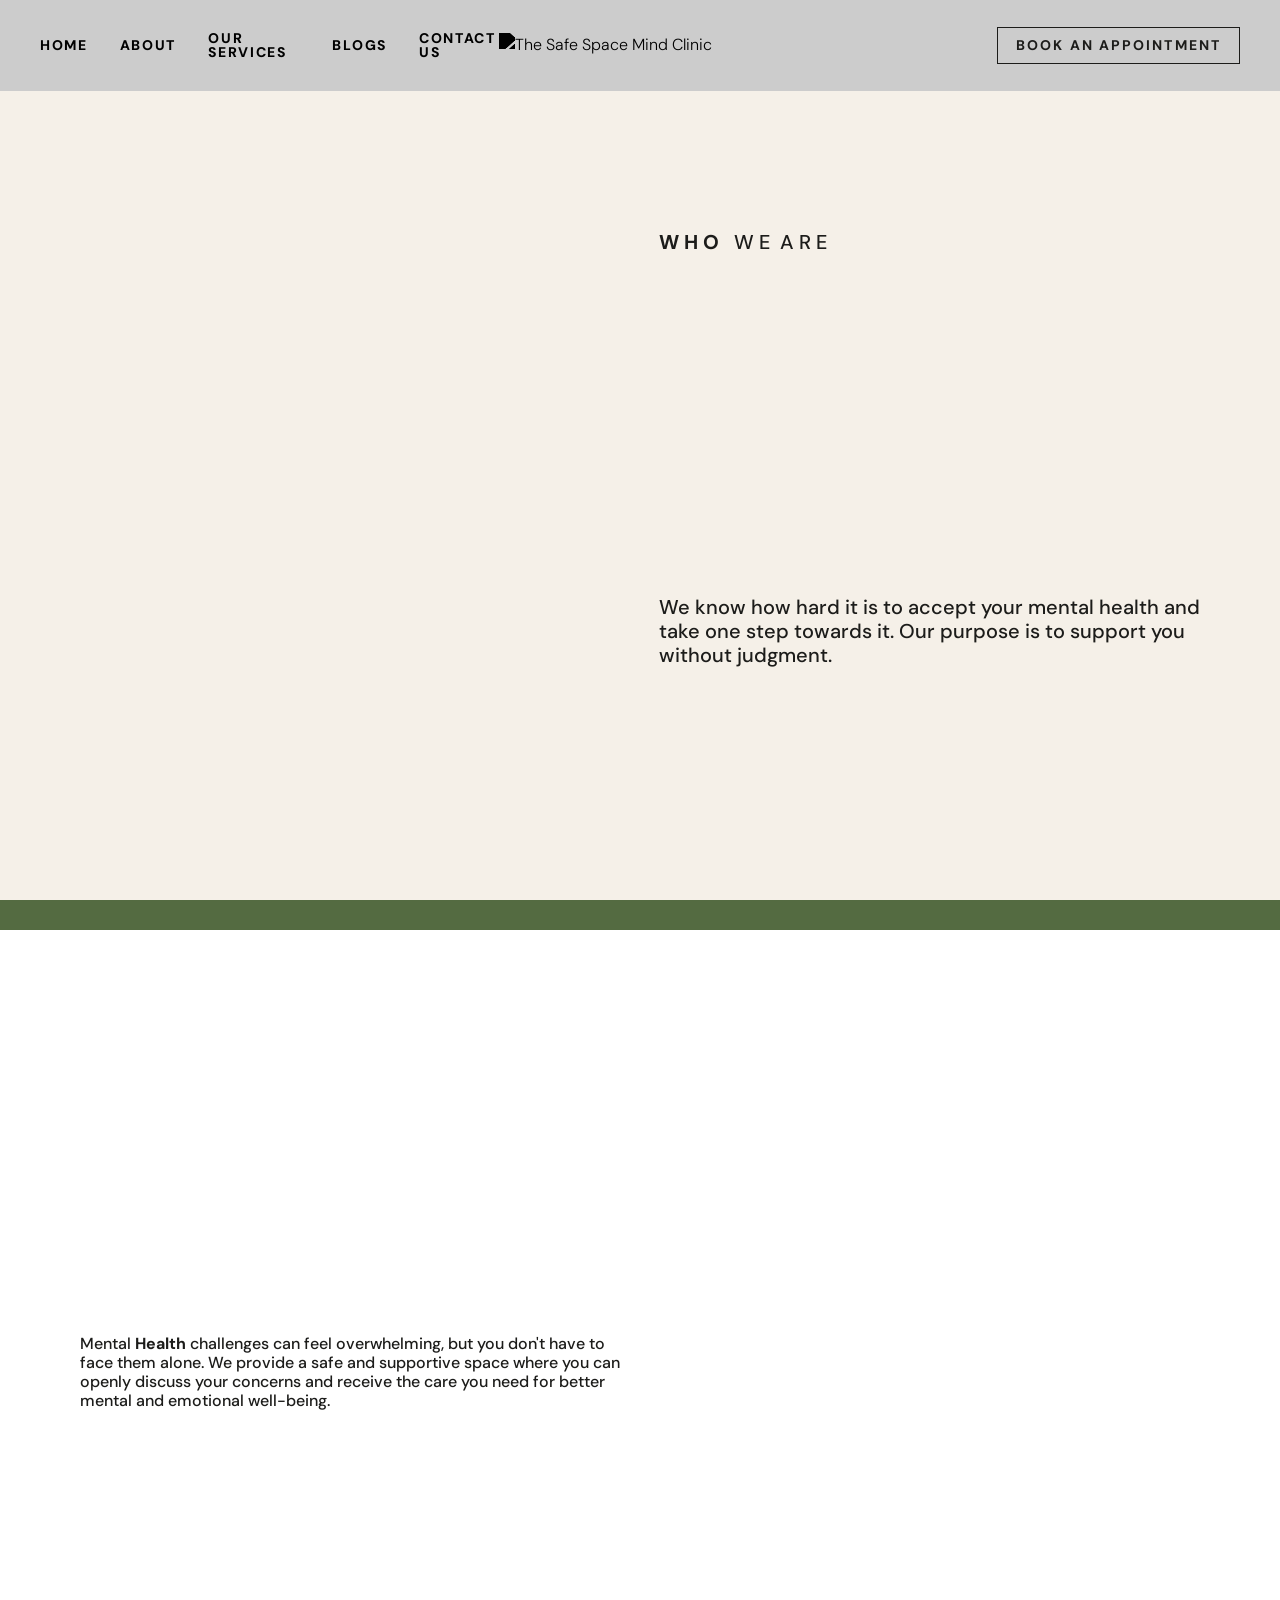
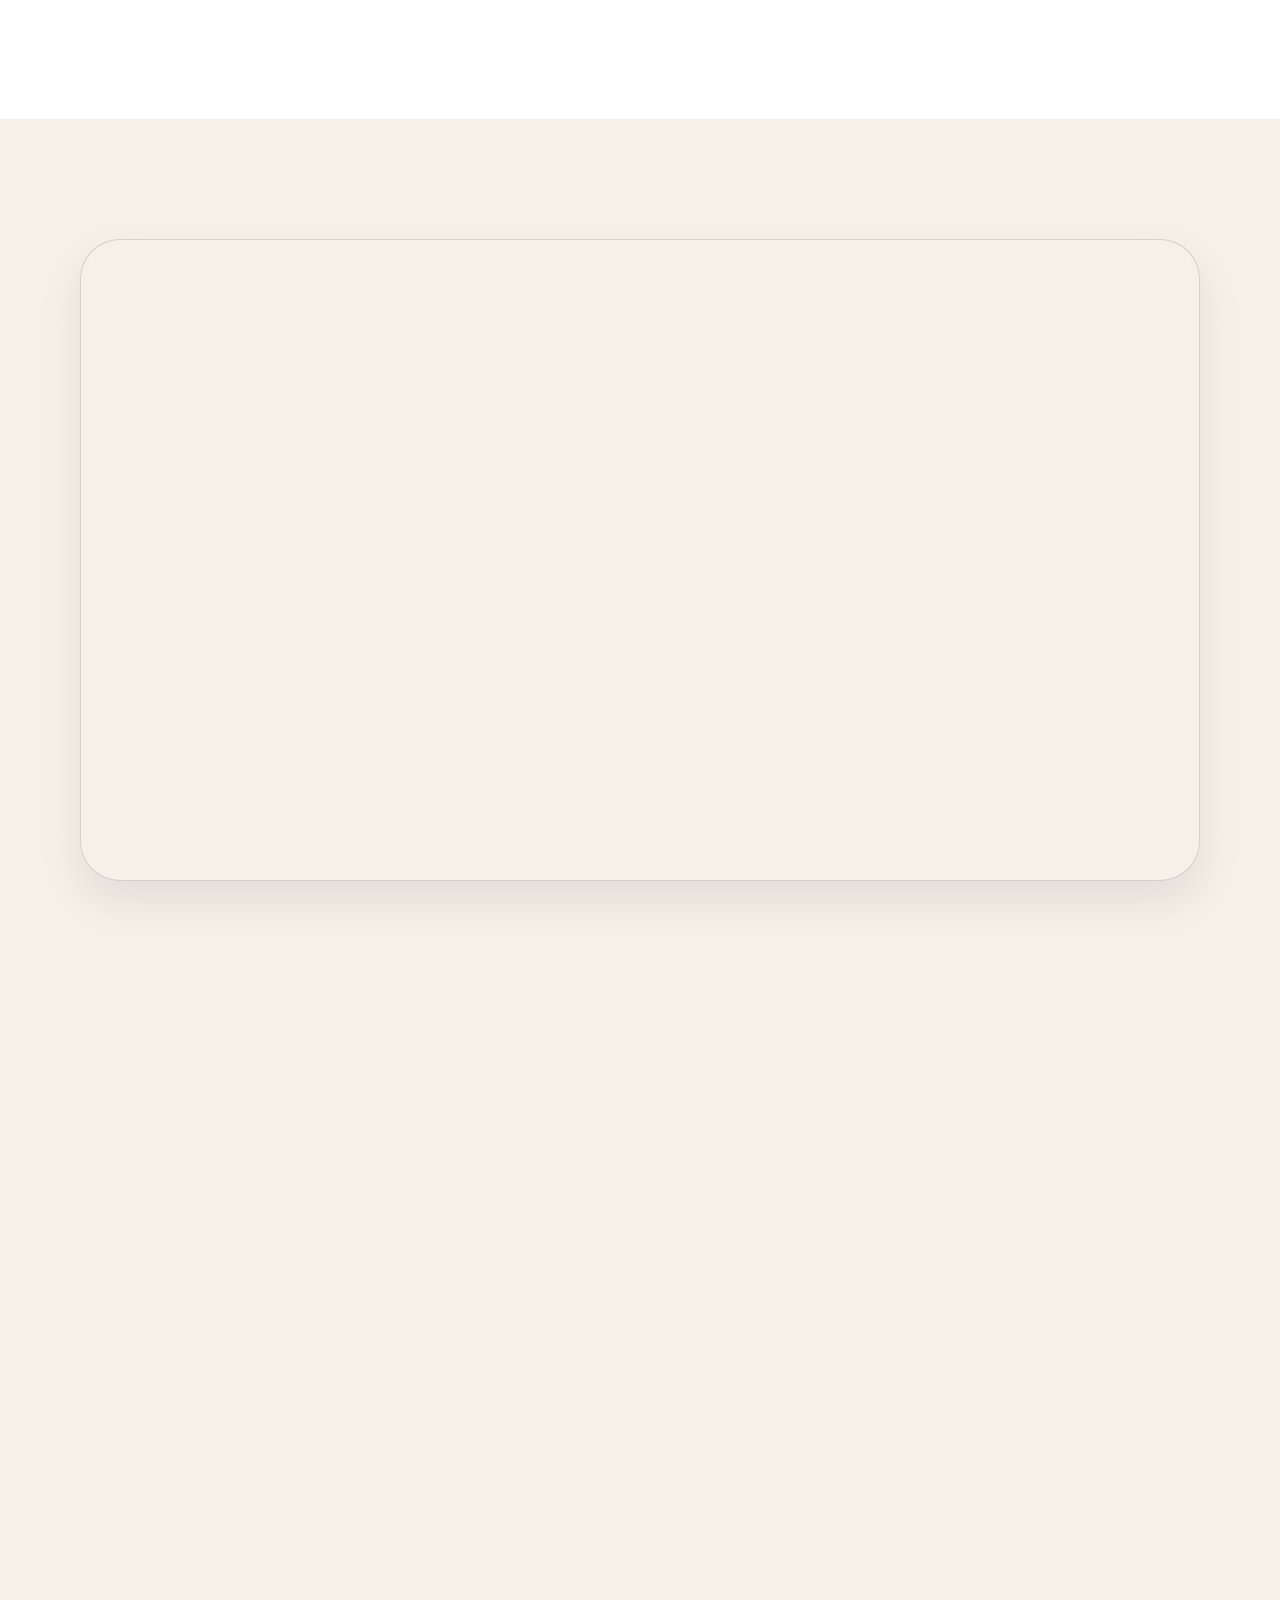
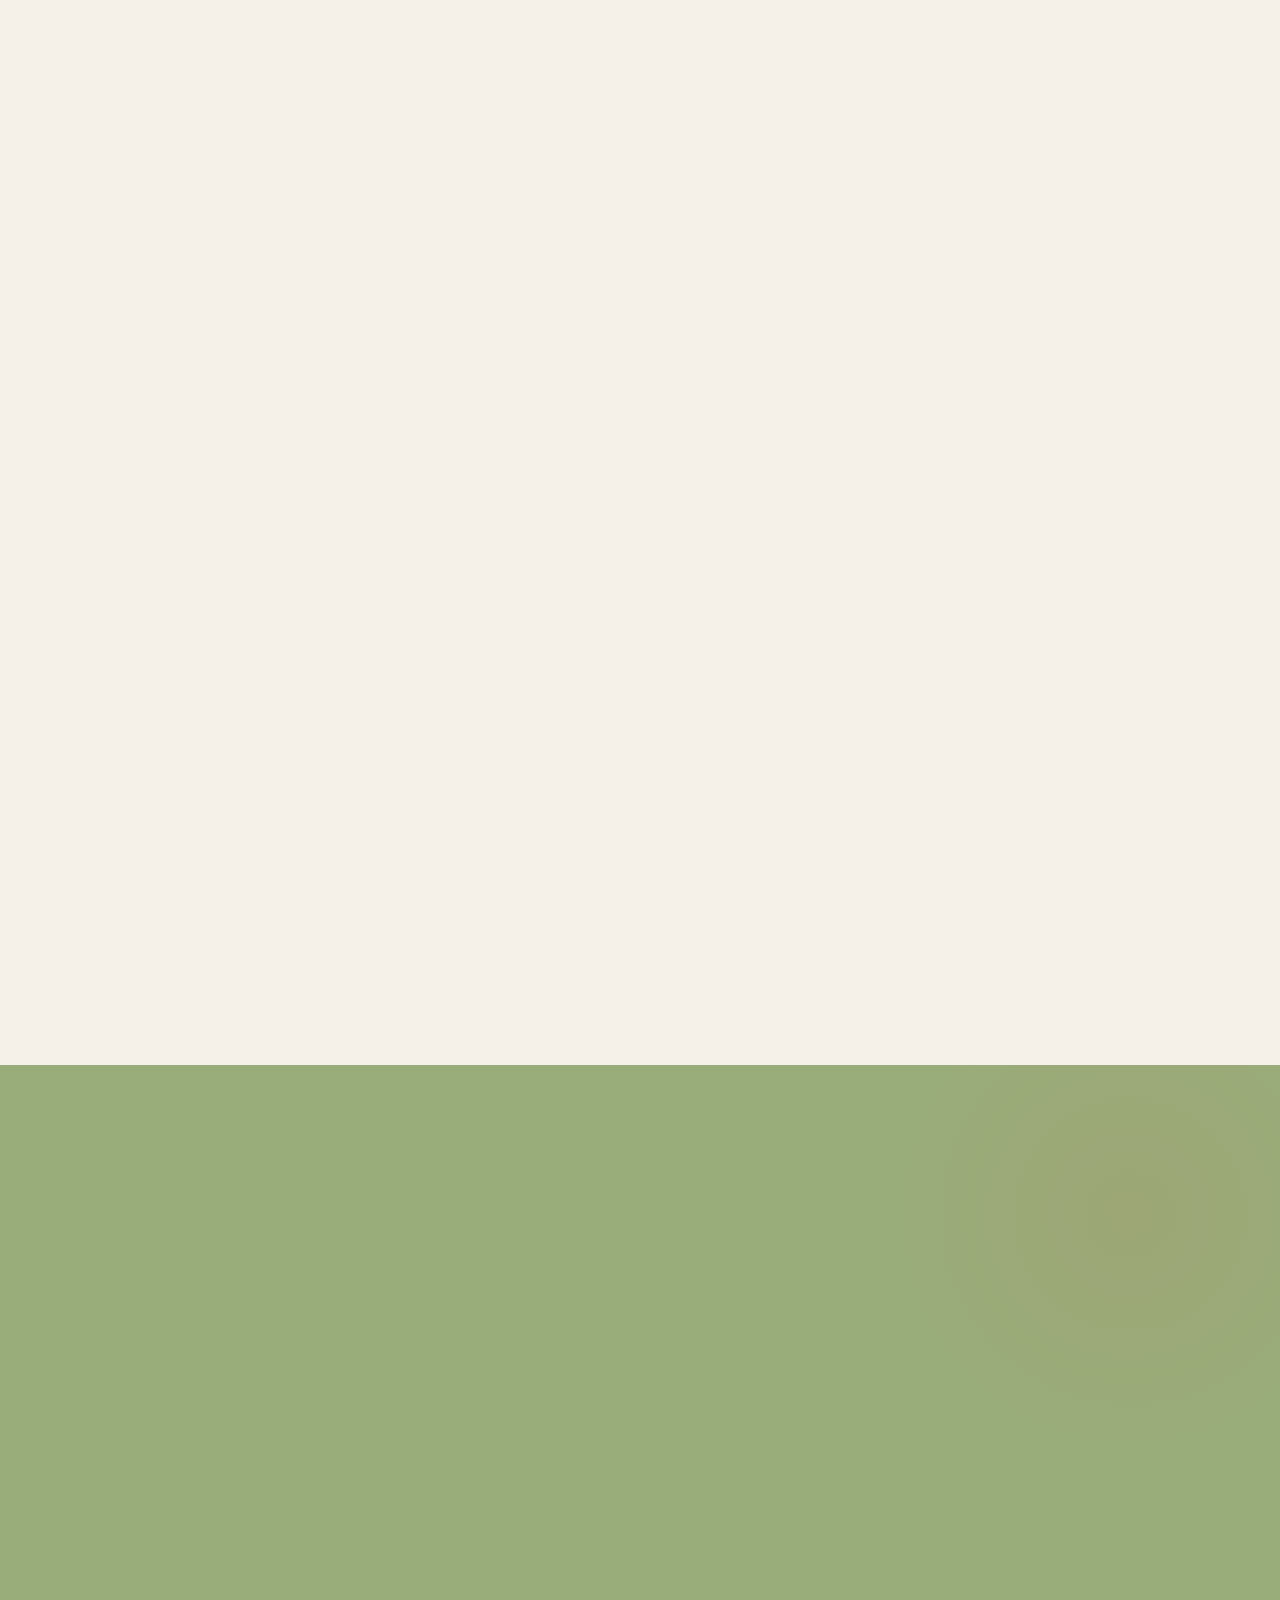
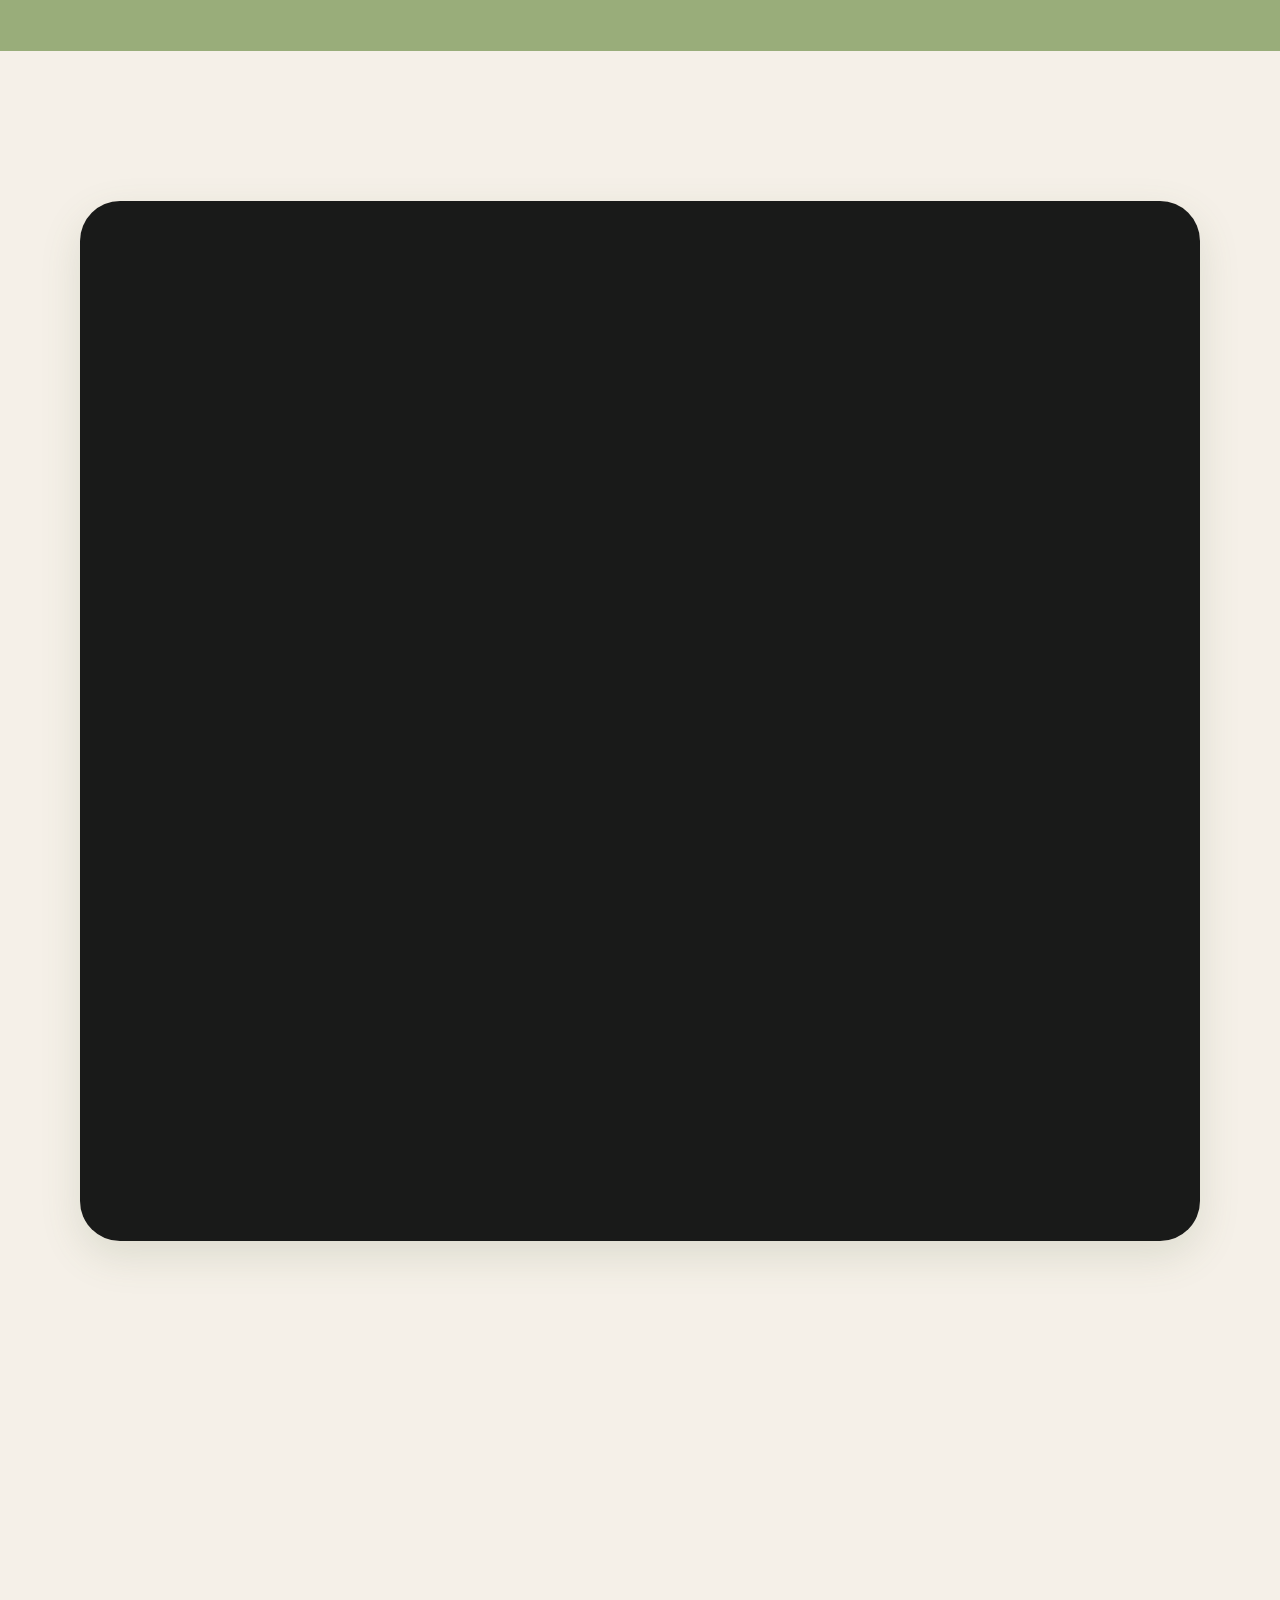
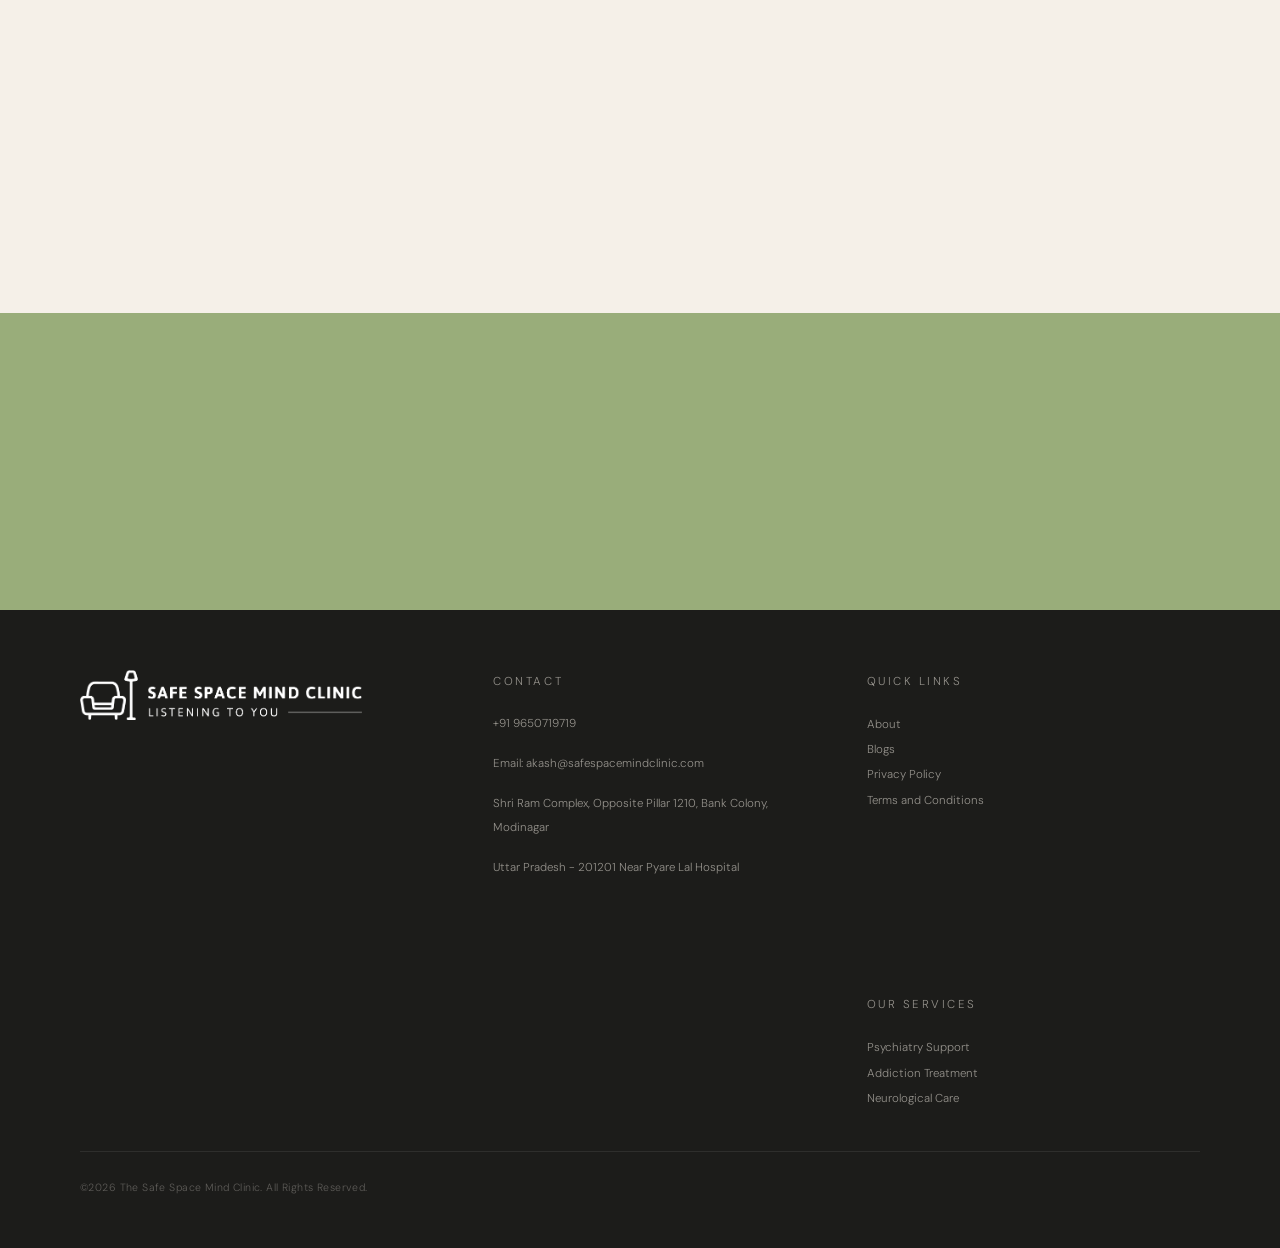
==== commit 5b51e060: "Updating logo" ====
--- a/index.html
+++ b/index.html
@@ -746,7 +746,7 @@
 
         <!--Using IN-LINE CSS here for creating logo from green to white-->
         <a href="#" class="nav-logo" aria-label="The Safe Space Mind Clinic home">
-          <img src="assets/images/logo1.webp" alt="The Safe Space Mind Clinic" class="nav-logo-img"
+          <img src="./assets_1/assets/images/logo1.webp" alt="The Safe Space Mind Clinic" class="nav-logo-img"
             style="filter: brightness(0) invert(1);" />
         </a>
       </div>
@@ -767,8 +767,8 @@
       <div class="footer-col" style="display: flex; gap: 180px; align-items: flex-start; flex-wrap: wrap;">
         <div>
           <p class="footer-col-title">Quick Links</p>
-          <a href="AboutUs.html">About</a>
-          <a href="blog.html">Blogs</a>
+          <a href="./assets_1/AboutUs.html">About</a>
+          <a href="./assets_1/blog.html">Blogs</a>
           <a href="#">Privacy Policy</a>
           <a href="#">Terms and Conditions</a>
         </div>
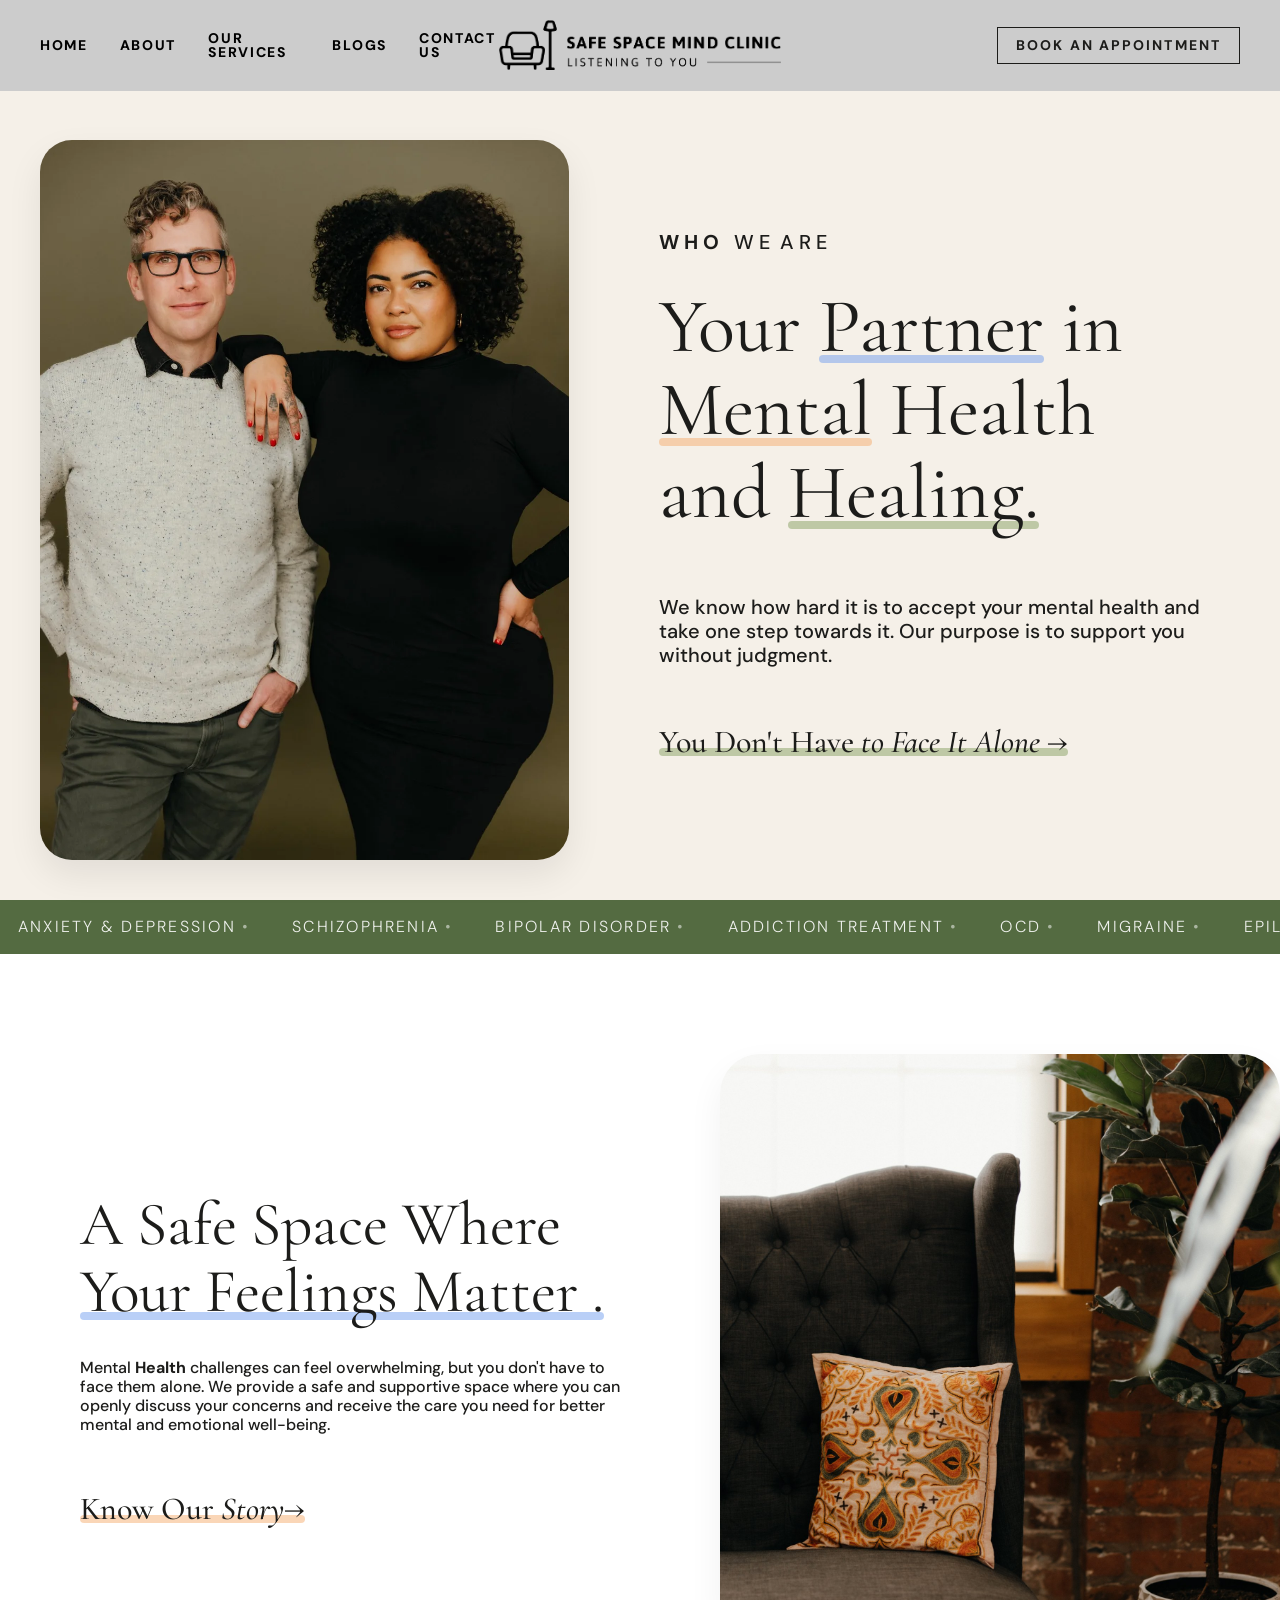
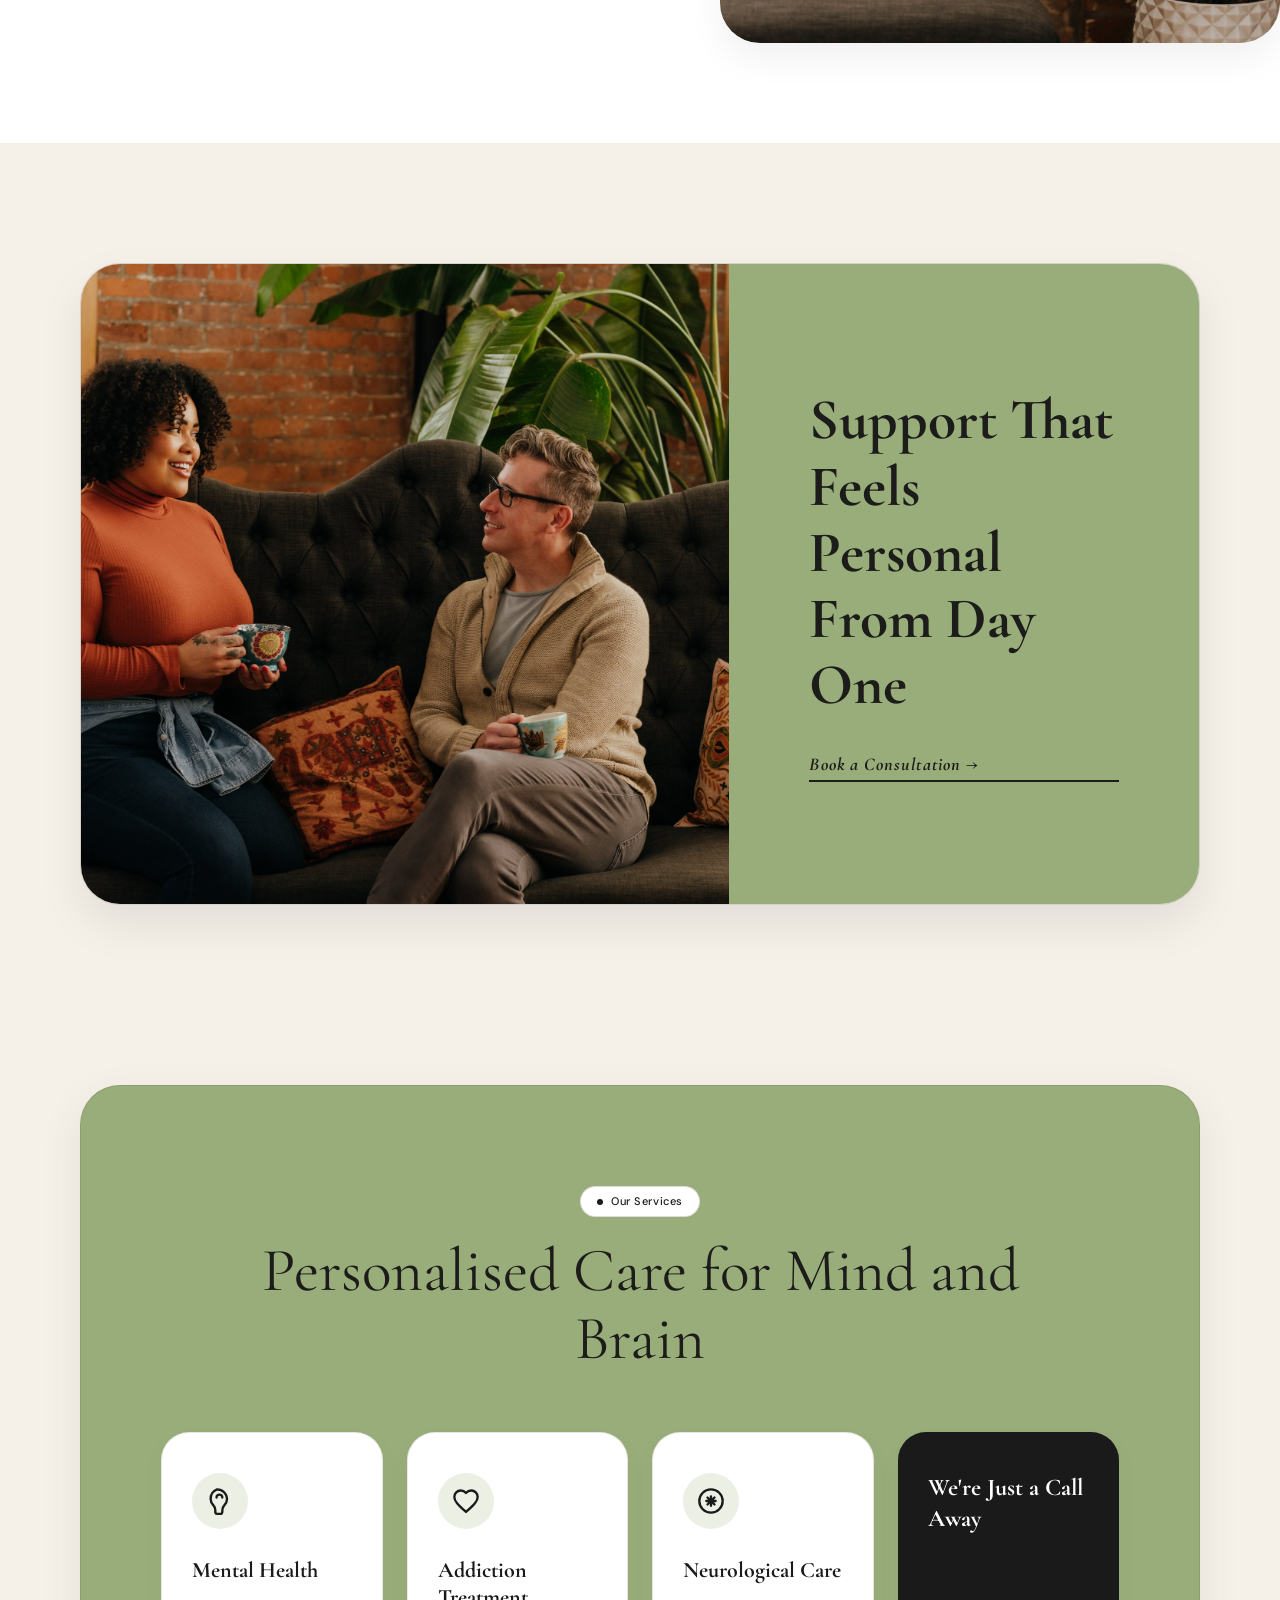
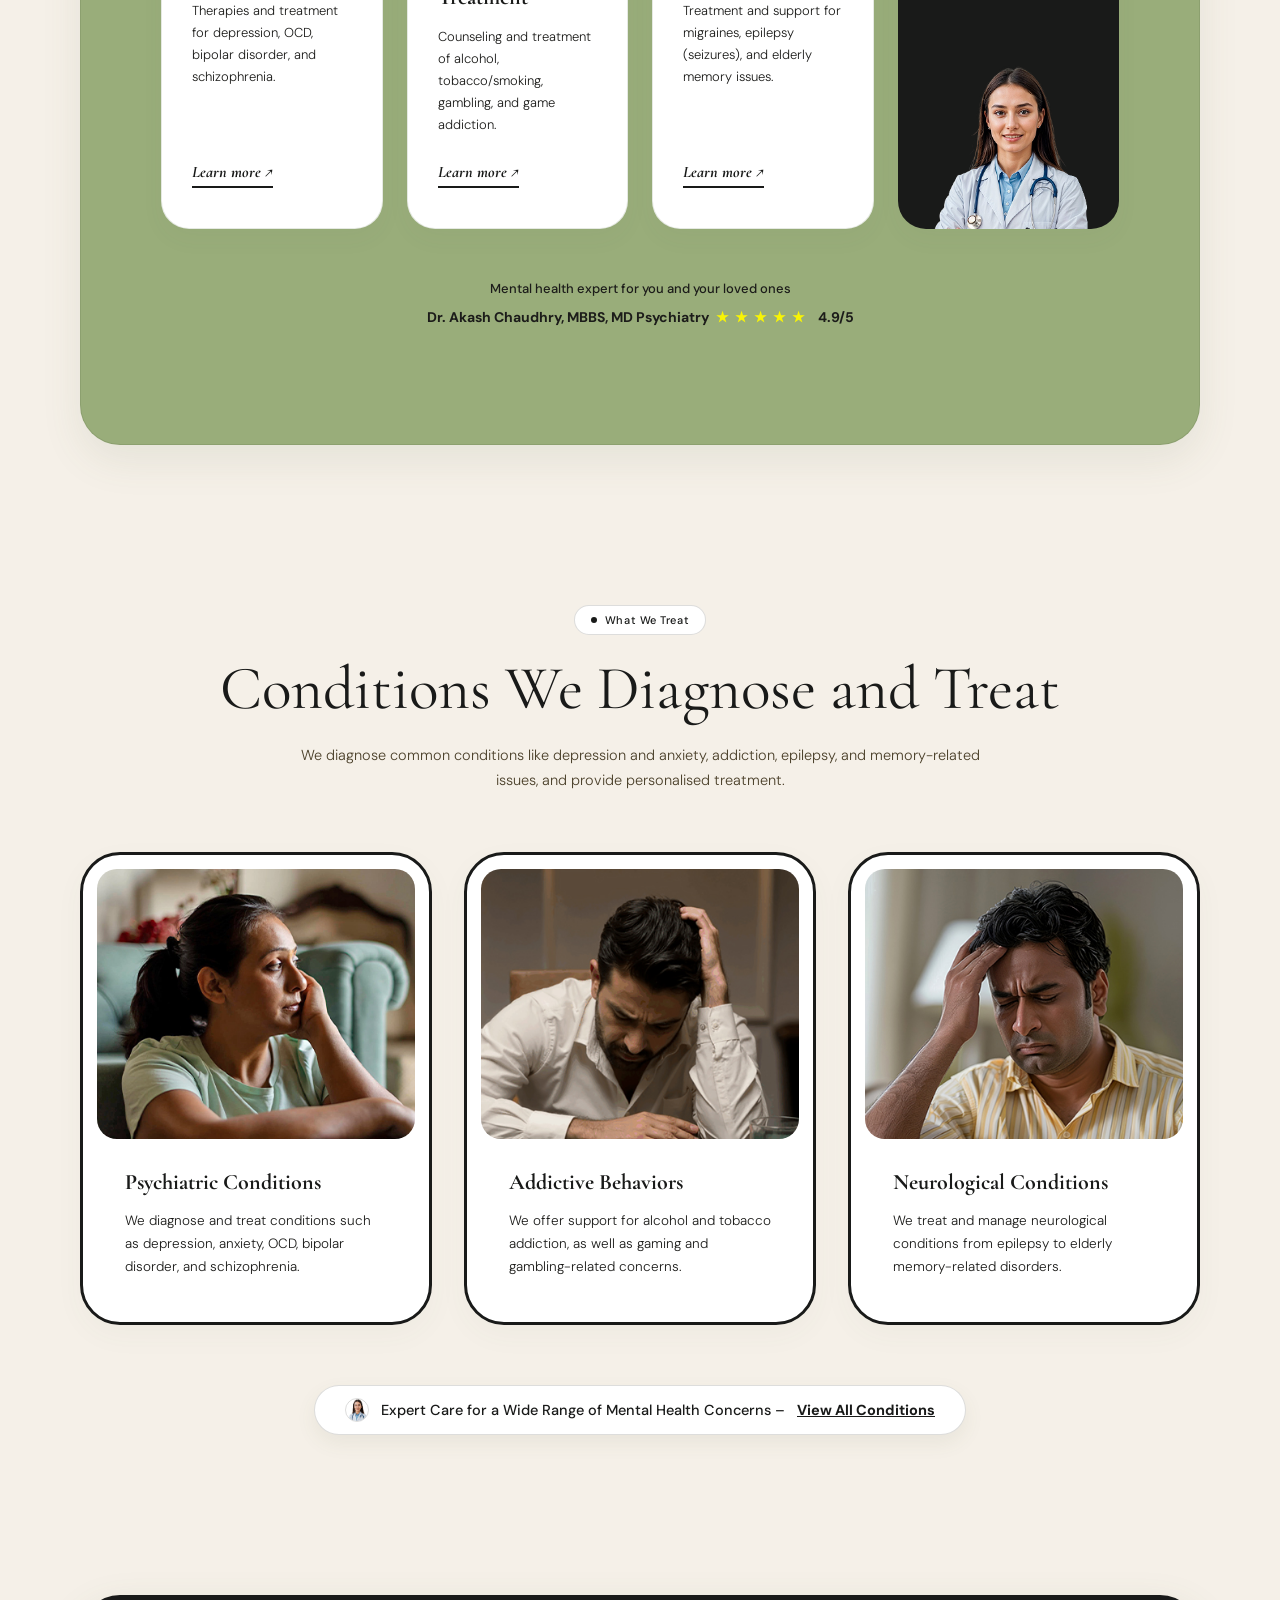
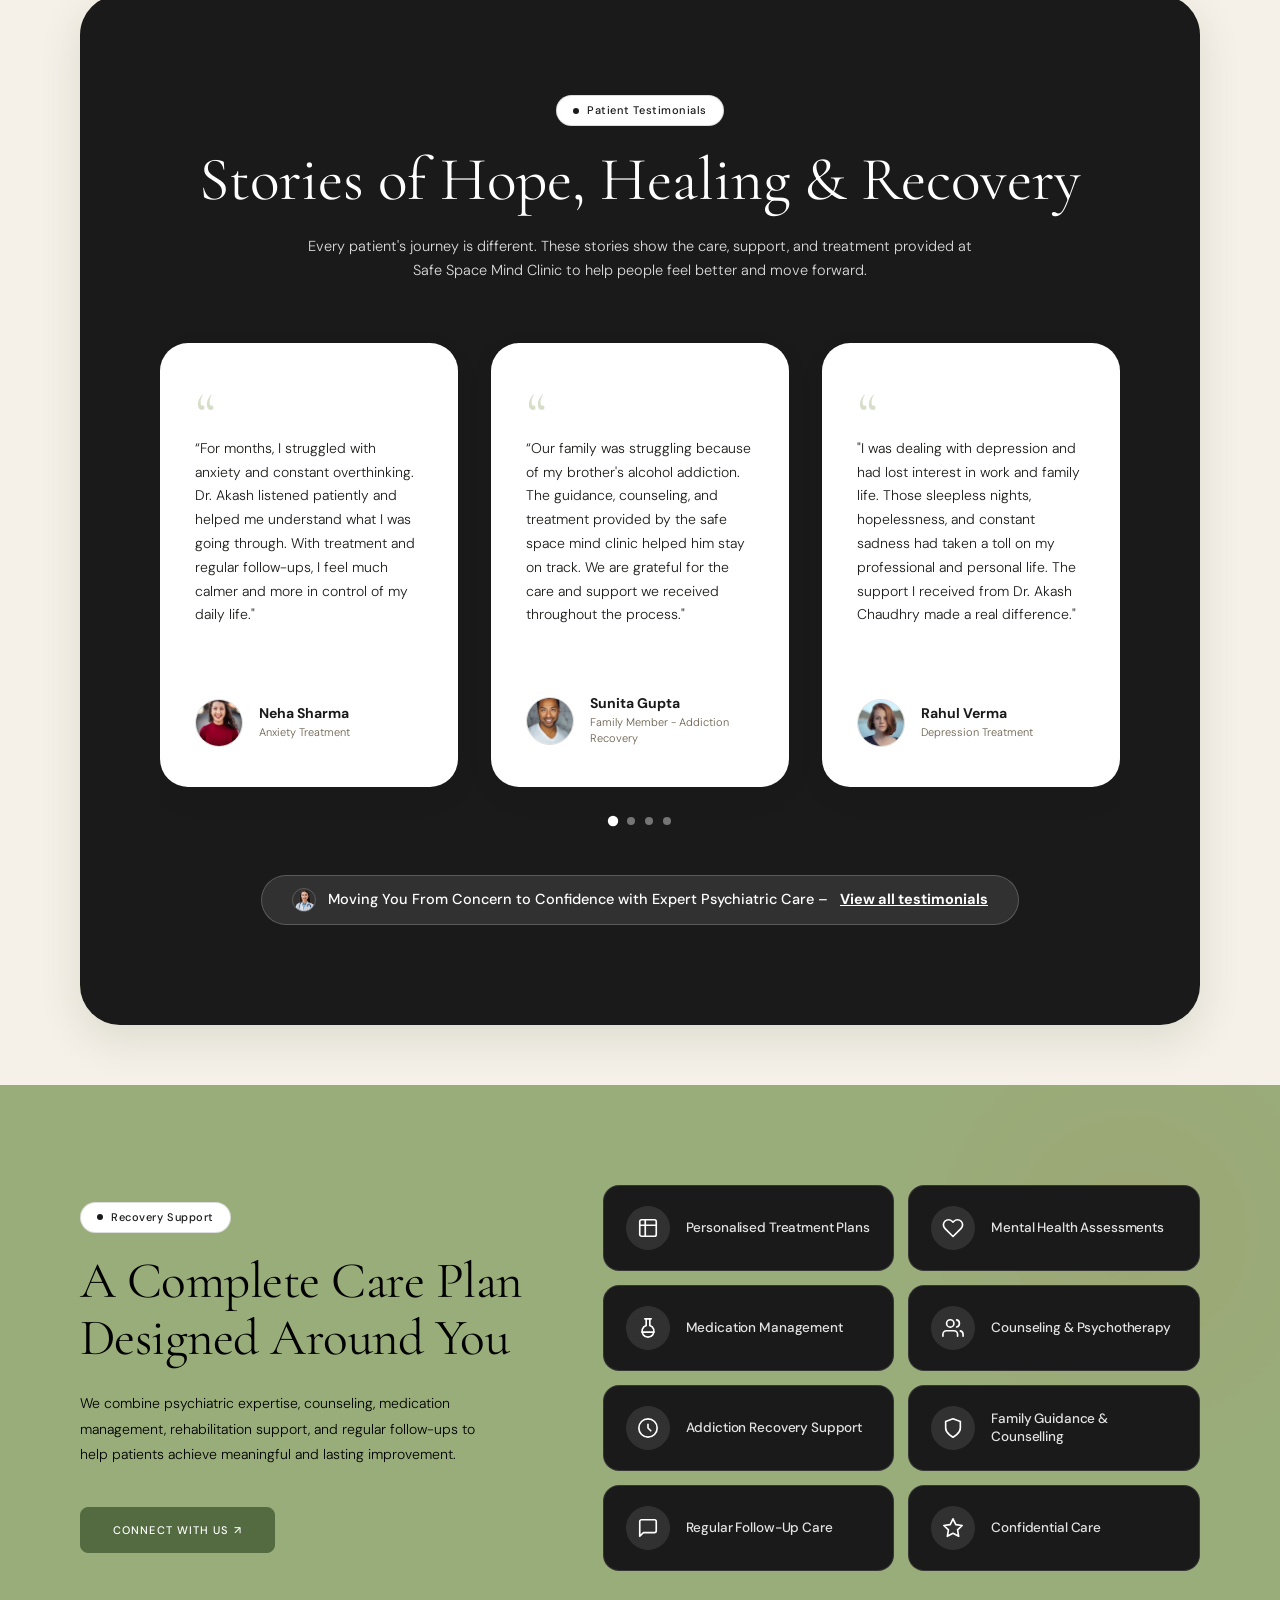
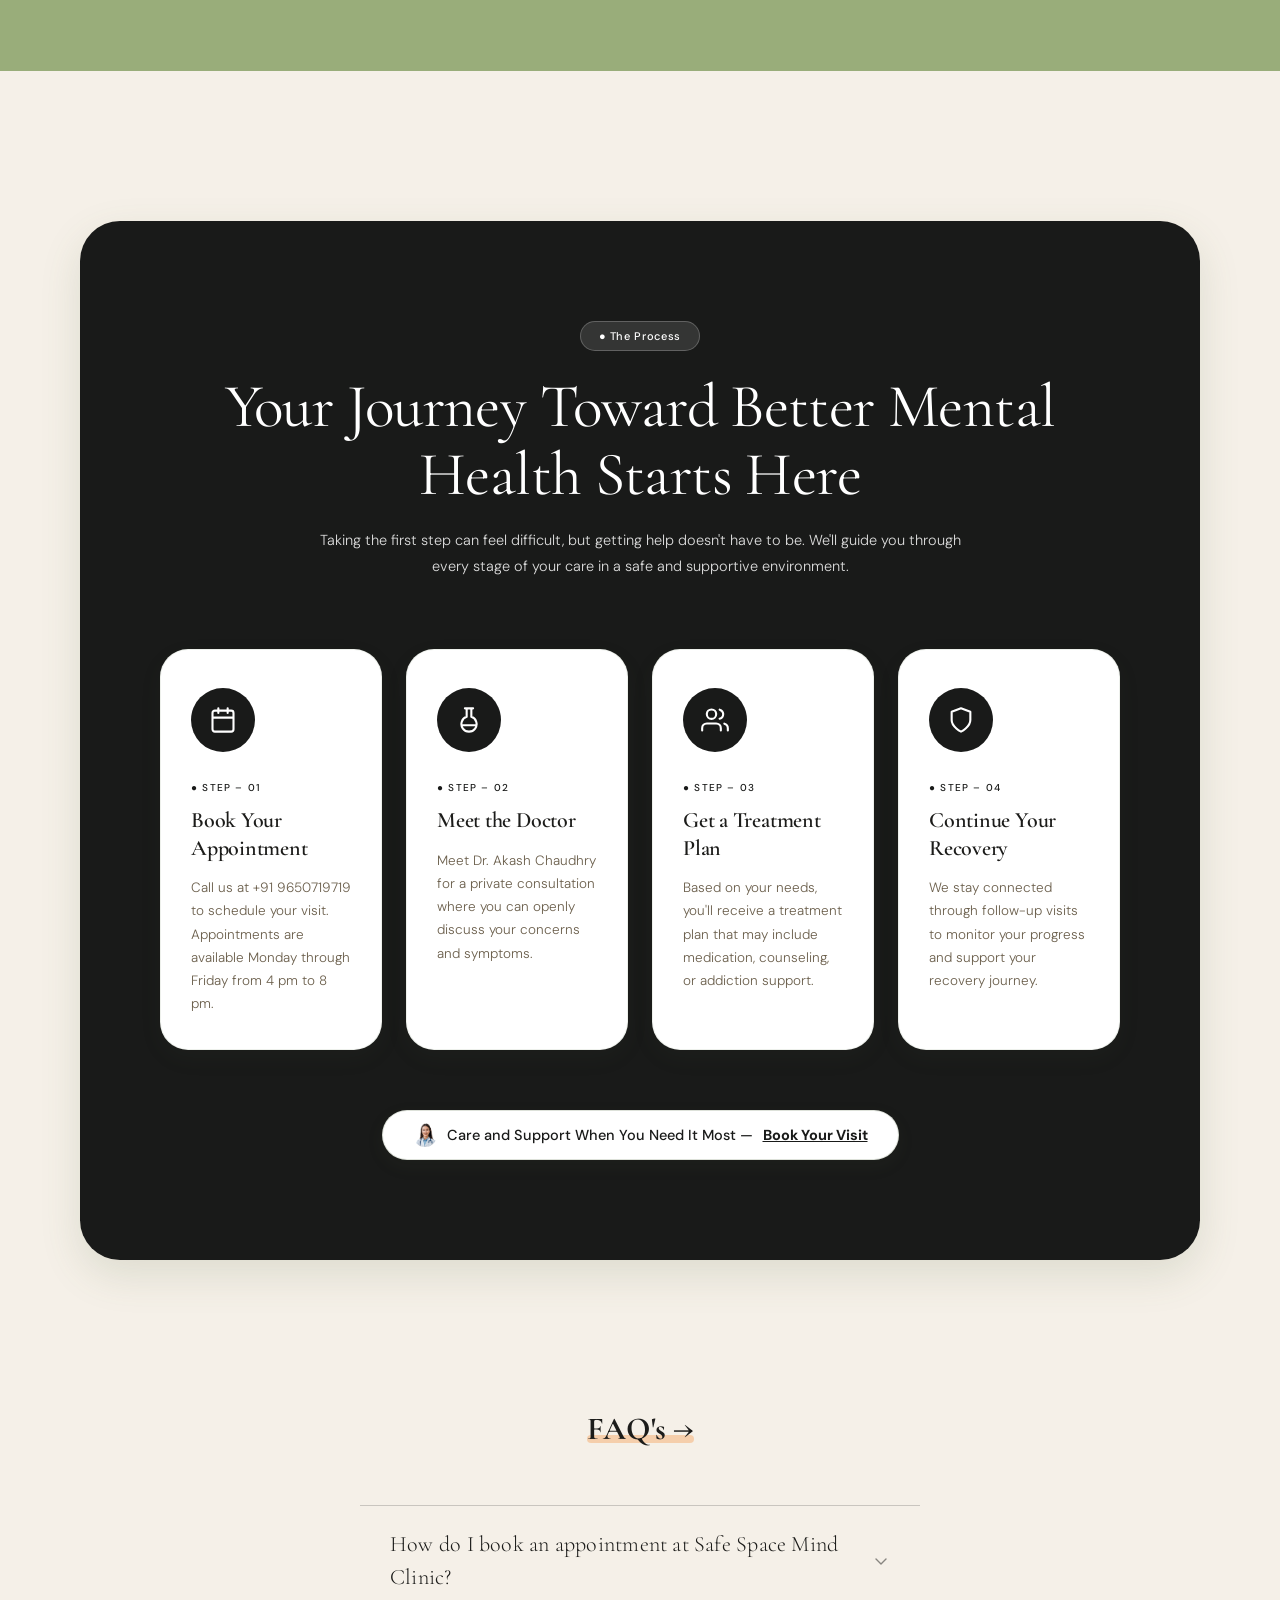
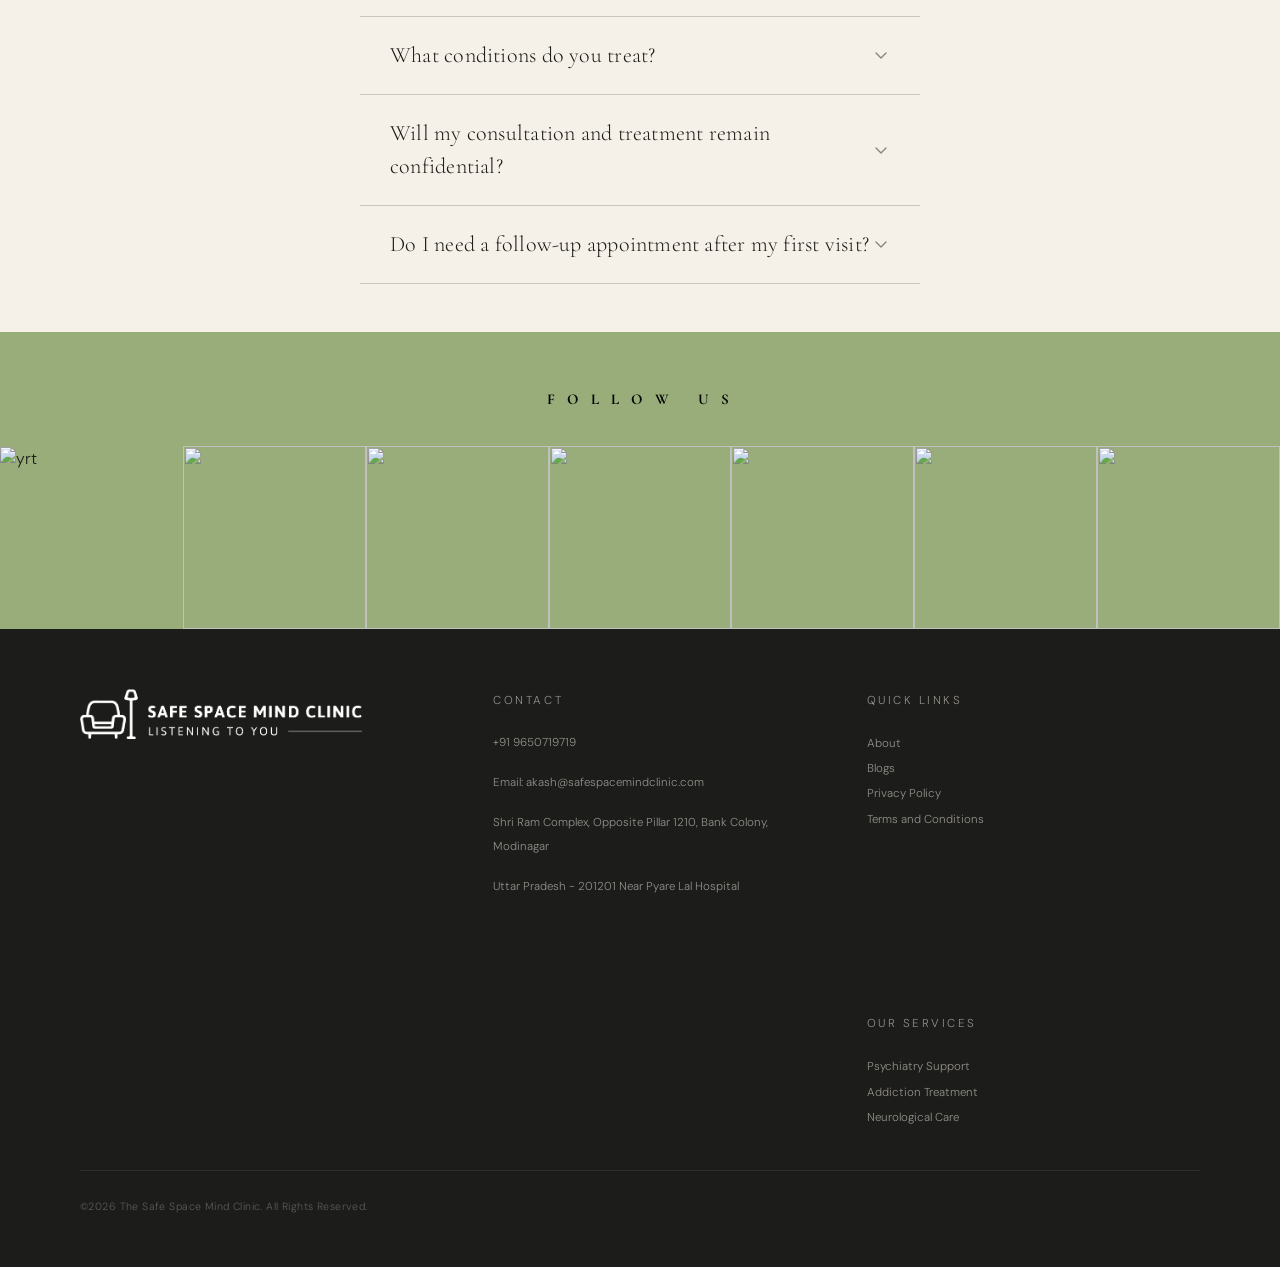
==== commit 987c5437: "Updating" ====
--- a/index.html
+++ b/index.html
@@ -21,18 +21,18 @@
     <div class="nav-inner">
       <div class="nav-left">
         <a href="#about" class="nav-link">Home</a>
-        <a href="AboutUs.html" class="nav-link">About</a>
-        <a href="services.html" class="nav-link">Our Services</a>
-        <a href="blog.html" class="nav-link">Blogs</a>
-        <a href="ContactUs.html" class="nav-link">Contact Us</a>
+        <a href="./assets_1/AboutUs.html" class="nav-link">About</a>
+        <a href="./assets_1/services.html" class="nav-link">Our Services</a>
+        <a href="./assets_1/blog.html" class="nav-link">Blogs</a>
+        <a href="./assets_1/ContactUs.html" class="nav-link">Contact Us</a>
       </div>
         <!--Using IN-LINE CSS here for creating logo from green to white-->
         <a href="#" class="nav-logo" aria-label="The Safe Space Mind Clinic home">
-          <img src="assets/images/logo.webp" alt="The Safe Space Mind Clinic" class="nav-logo-img"
+          <img src="./assets_1/assets/images/logo1.webp" alt="The Safe Space Mind Clinic" class="nav-logo-img"
             style="filter: brightness(0) invert(0);" />
         </a>
       <div class="nav-right">
-        <a href="ContactUs.html" class="btn-nav">Book an Appointment</a>
+        <a href="./assets_1/ContactUs.html" class="btn-nav">Book an Appointment</a>
         <button class="hamburger" id="hamburger" aria-label="Toggle menu">
           <span></span>
           <span></span>
@@ -54,13 +54,13 @@
       </button>
       <div class="mobile-menu-links">
         <a href="#about" class="mobile-nav-link">Home</a>
-        <a href="AboutUs.html" class="mobile-nav-link">About Us</a>
-        <a href="services.html" class="mobile-nav-link">Our Services</a>
-        <a href="blog.html" class="mobile-nav-link">Blogs</a>
-        <a href="ContactUs.html" class="mobile-nav-link">Contact Us</a>
+        <a href="./assets_1/AboutUs.html" class="mobile-nav-link">About Us</a>
+        <a href="./assets_1/services.html" class="mobile-nav-link">Our Services</a>
+        <a href="./assets_1/blog.html" class="mobile-nav-link">Blogs</a>
+        <a href="./assets_1/ContactUs.html" class="mobile-nav-link">Contact Us</a>
       </div>
       <div class="mobile-menu-footer">
-        <a href="ContactUs.html" class="mobile-nav-cta">Book an Appointment</a>
+        <a href="./assets_1/ContactUs.html" class="mobile-nav-cta">Book an Appointment</a>
       </div>
     </div>
   </div>
@@ -196,7 +196,7 @@
         <div class="services-card doctor-card reveal reveal-d3">
           <h3>We're Just a Call Away</h3>
           <div class="doctor-image-container">
-            <img src="assets/images/doctor.png" alt="Doctor" class="doctor-img" />
+            <img src="./assets_1/assets/images/doctor.png" alt="Doctor" class="doctor-img" />
           </div>
         </div>
       </div>
@@ -231,7 +231,7 @@
         <!-- Condition Card 1: Depression & Anxiety -->
         <div class="condition-card reveal reveal-d1">
           <div class="condition-img-container">
-            <img src="assets/images/female1.jpg" alt="Depression & Anxiety" />
+            <img src="./assets_1/assets/images/female1.jpg" alt="Depression & Anxiety" />
           </div>
           <div class="condition-content">
             <h3>Psychiatric Conditions</h3>
@@ -245,7 +245,7 @@
         <!-- Condition Card 2: Alcohol & Substance Addiction -->
         <div class="condition-card reveal reveal-d2">
           <div class="condition-img-container">
-            <img src="assets/images/male1.jpg" alt="Alcohol & Substance Addiction" />
+            <img src="./assets_1/assets/images/male1.jpg" alt="Alcohol & Substance Addiction" />
           </div>
           <div class="condition-content">
             <h3>Addictive Behaviors</h3>
@@ -259,7 +259,7 @@
         <!-- Condition Card 3: Epilepsy & Memory Issues -->
         <div class="condition-card reveal reveal-d3">
           <div class="condition-img-container">
-            <img src="assets/images/male2.jpg" alt="Epilepsy & Memory Issues" />
+            <img src="./assets_1/assets/images/male2.jpg" alt="Epilepsy & Memory Issues" />
           </div>
           <div class="condition-content">
             <h3>Neurological Conditions</h3>
@@ -273,7 +273,7 @@
 
       <div class="conditions-footer text-center reveal">
         <div class="conditions-footer-text">
-          <img src="assets/images/doctor.png" alt="Doctor Icon" style="
+          <img src="./assets_1/assets/images/doctor.png" alt="Doctor Icon" style="
                 width: 24px;
                 height: 24px;
                 border-radius: 50%;
@@ -318,7 +318,7 @@
               </p>
             </div>
             <div class="testimonial-user">
-              <img src="assets/images/patient1.jpg" alt="Neha Sharma" class="user-avatar" />
+              <img src="./assets_1/assets/images/patient1.jpg" alt="Neha Sharma" class="user-avatar" />
               <div class="user-info">
                 <h4 class="user-name">Neha Sharma</h4>
                 <p class="user-desc">Anxiety Treatment</p>
@@ -338,7 +338,7 @@
               </p>
             </div>
             <div class="testimonial-user">
-              <img src="assets/images/patient2.jpg" alt="Sunita Gupta" class="user-avatar" />
+              <img src="./assets_1/assets/images/patient2.jpg" alt="Sunita Gupta" class="user-avatar" />
               <div class="user-info">
                 <h4 class="user-name">Sunita Gupta</h4>
                 <p class="user-desc">Family Member - Addiction Recovery</p>
@@ -358,7 +358,7 @@
               </p>
             </div>
             <div class="testimonial-user">
-              <img src="assets/images/patient3.jpg" alt="Rahul Verma" class="user-avatar" />
+              <img src="./assets_1/assets/images/patient3.jpg" alt="Rahul Verma" class="user-avatar" />
               <div class="user-info">
                 <h4 class="user-name">Rahul Verma</h4>
                 <p class="user-desc">Depression Treatment</p>
@@ -379,7 +379,7 @@
               </p>
             </div>
             <div class="testimonial-user">
-              <img src="assets/images/patient4.jpg" alt="Amit Singh" class="user-avatar" />
+              <img src="./assets_1/assets/images/patient4.jpg" alt="Amit Singh" class="user-avatar" />
               <div class="user-info">
                 <h4 class="user-name">Amit Singh</h4>
                 <p class="user-desc">Epilepsy Patient</p>
@@ -399,7 +399,7 @@
 
       <div class="testimonials-footer text-center">
         <div class="testimonials-footer-text">
-          <img src="assets/images/doctor.png" alt="Doctor" style="
+          <img src="./assets_1/assets/images/doctor.png" alt="Doctor" style="
                 width: 24px;
                 height: 24px;
                 border-radius: 50%;
@@ -430,7 +430,7 @@
           rehabilitation support, and regular follow-ups to help patients achieve
           meaningful and lasting improvement.
         </p>
-        <a href="ContactUs.html" class="approach-cta-btn">Connect With Us ↗</a>
+        <a href="./assets_1/ContactUs.html" class="approach-cta-btn">Connect With Us ↗</a>
       </div>
 
       <!-- RIGHT: 2×4 service cards grid -->
@@ -609,7 +609,7 @@
 
       <div class="hiw-footer text-center reveal">
         <div class="hiw-footer-text">
-          <img src="assets/images/doctor.png" alt="Doctor"
+          <img src="./assets_1/assets/images/doctor.png" alt="Doctor"
             style="width:24px;height:24px;border-radius:50%;object-fit:cover;vertical-align:middle;" />
           Care and Support When You Need It Most — <a href="#contact">Book Your Visit </a>
         </div>
@@ -789,7 +789,7 @@
   </footer>
 
   <script src="https://cdn.jsdelivr.net/npm/bootstrap@5.3.3/dist/js/bootstrap.bundle.min.js"></script>
-  <script src="assets/js/script.js"></script>
+  <script src="./assets_1/assets/js/script.js"></script>
 </body>
 
 </html>
